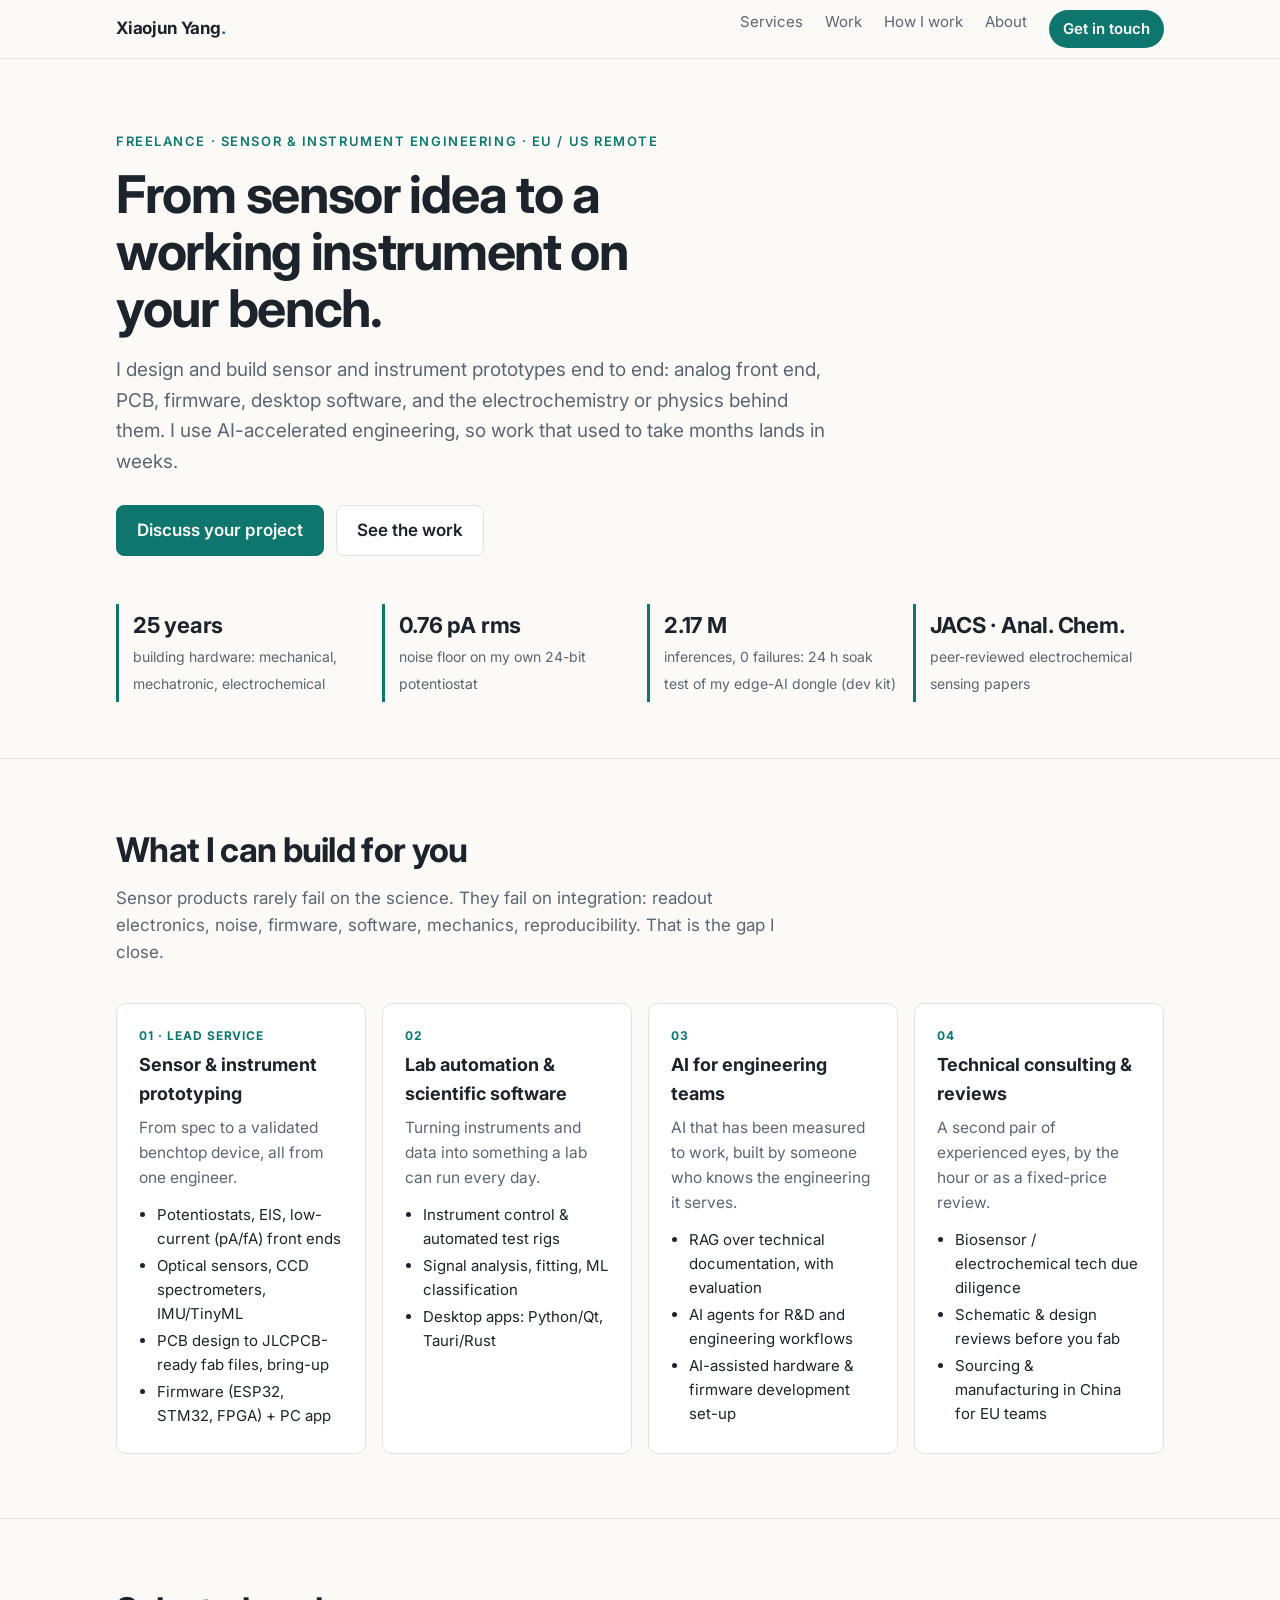
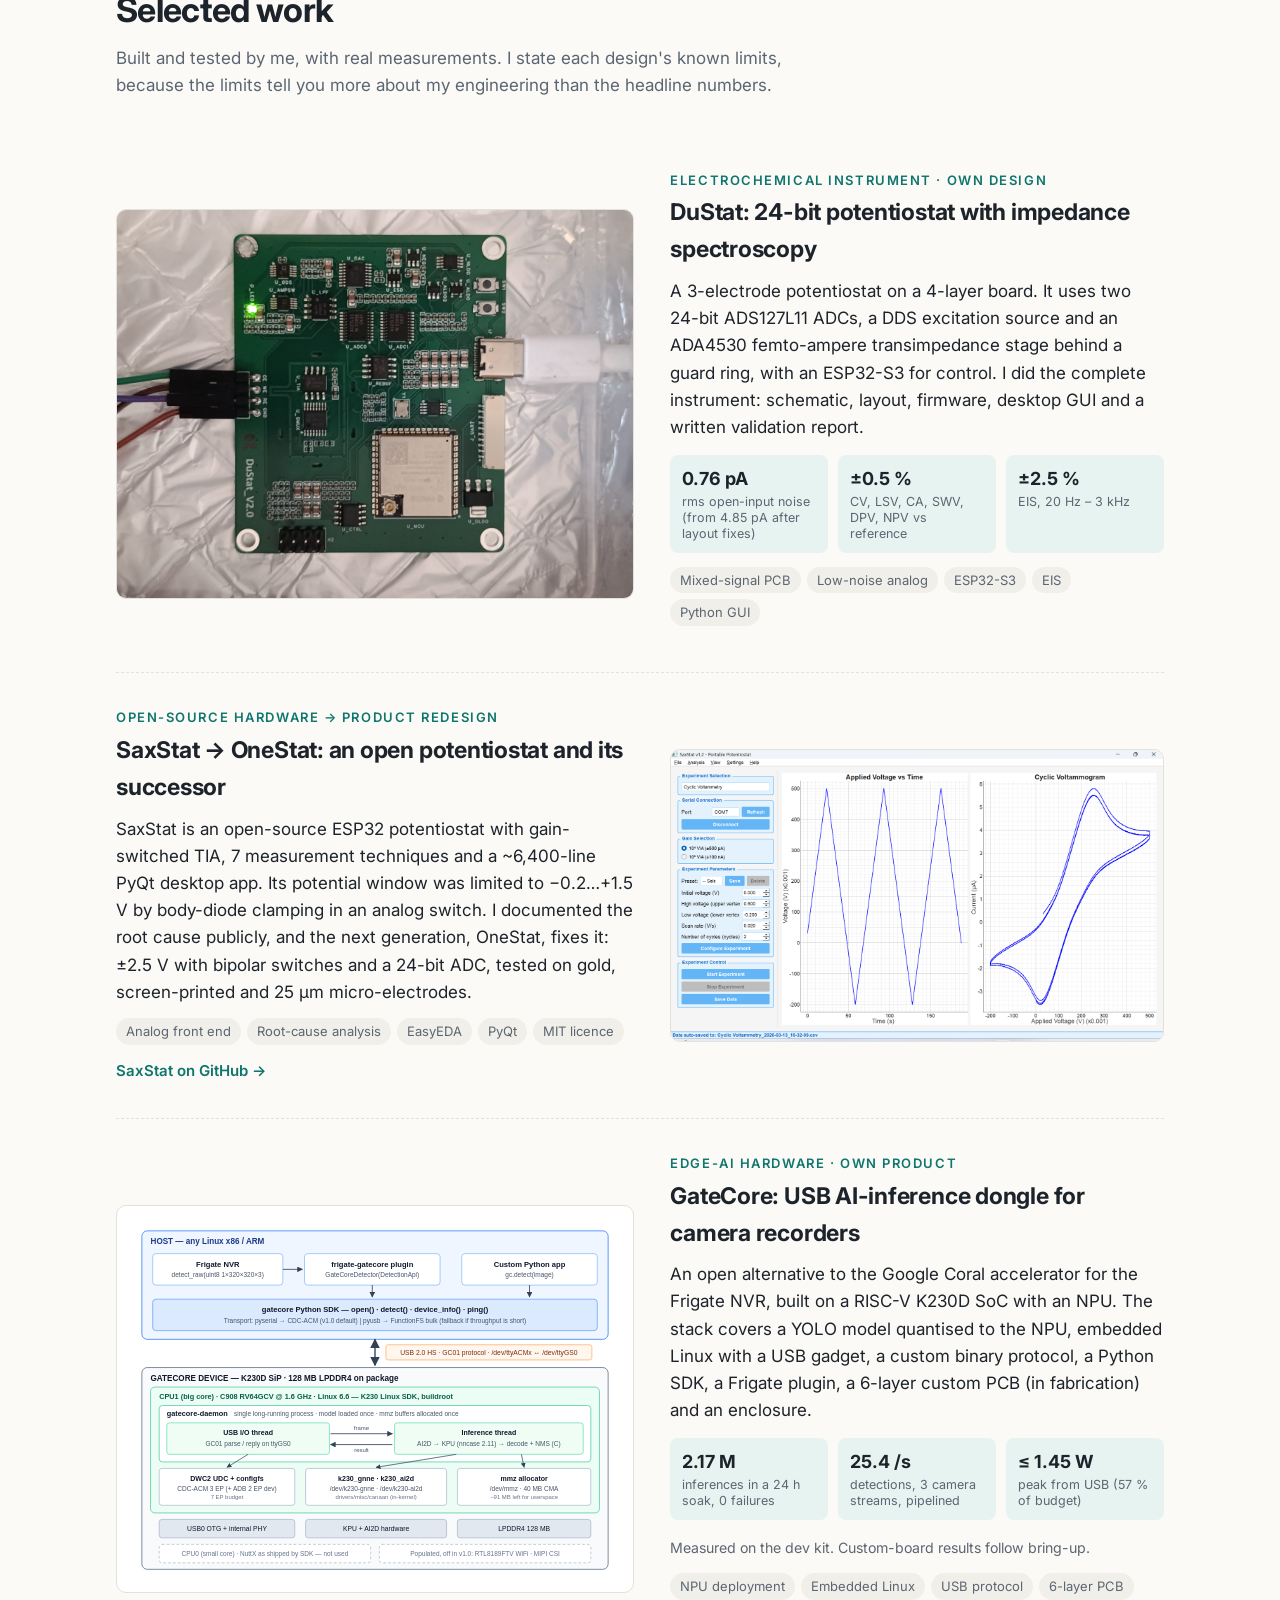
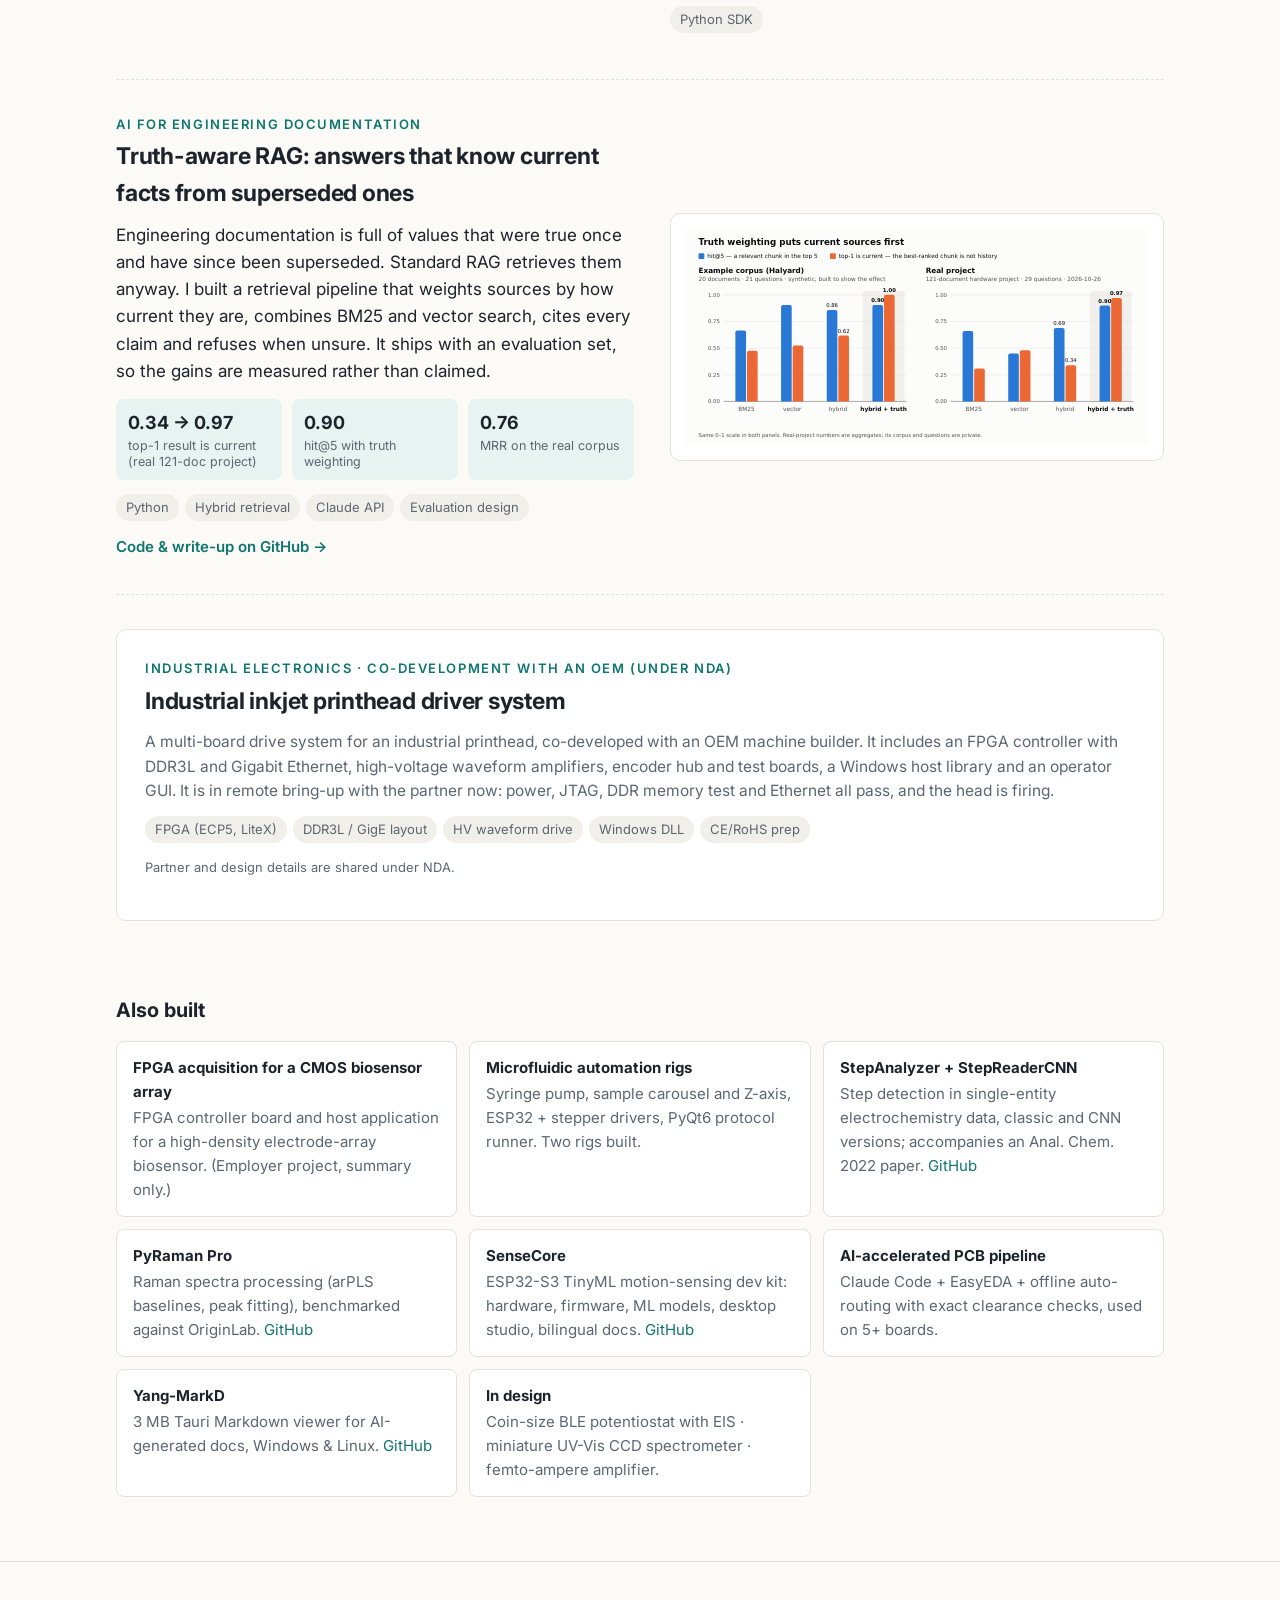
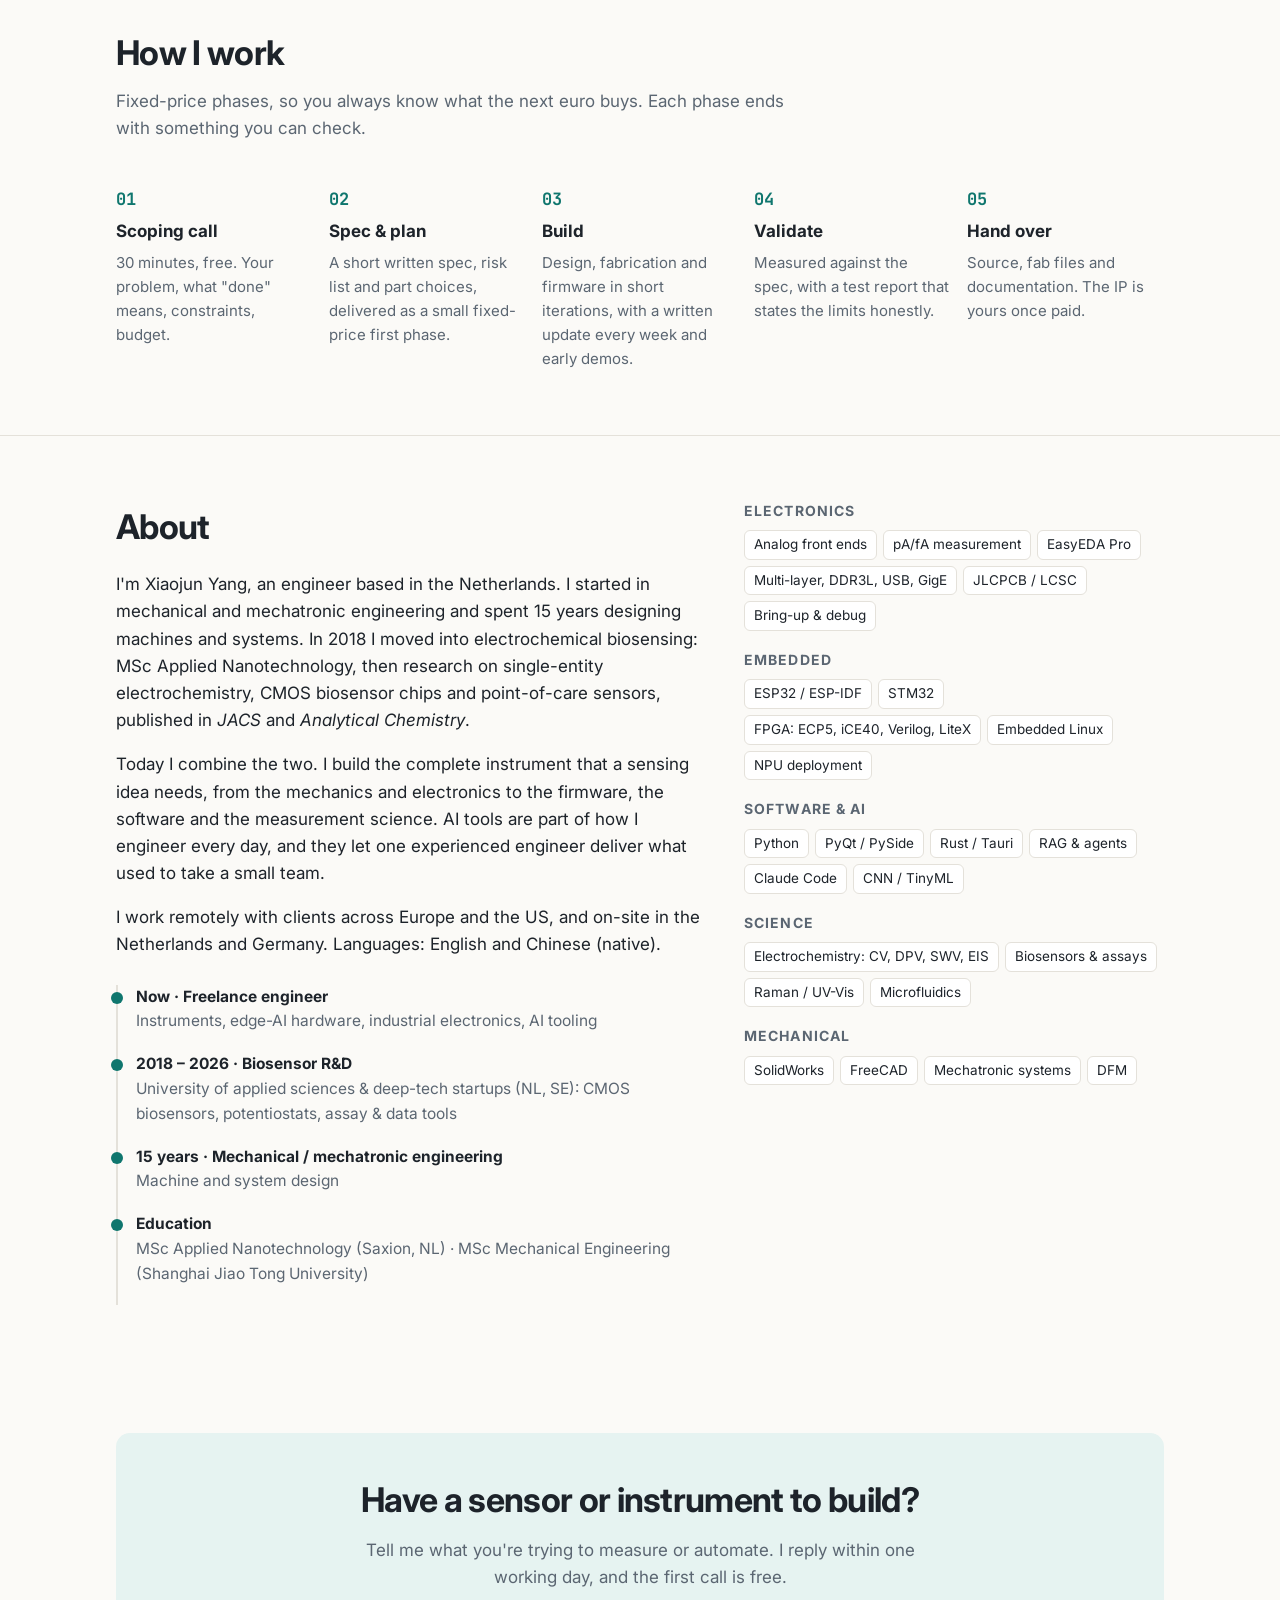
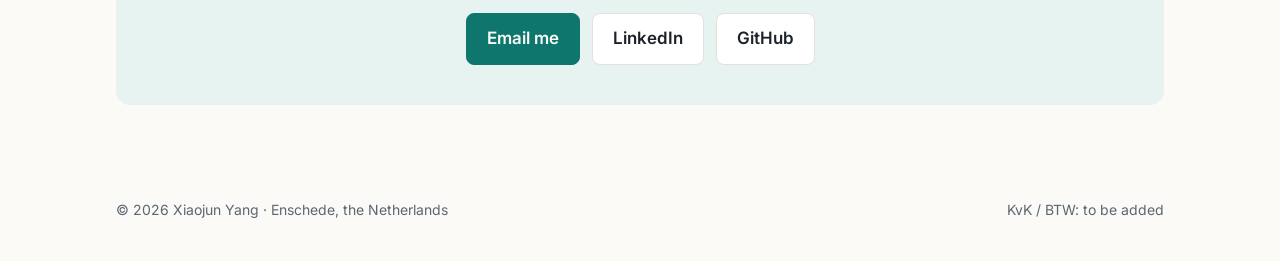
==== index.html @ 94527d5f "Portfolio site v1 Co-Authored-By: Claude Opus 5.5 <noreply@anthropic.com>" ====
<!doctype html>
<html lang="en">
<head>
<meta charset="utf-8">
<meta name="viewport" content="width=device-width, initial-scale=1">
<title>Xiaojun Yang — Sensor & Instrument Engineering</title>
<meta name="description" content="Freelance engineer: I build working sensor and instrument prototypes — electronics, firmware, software and the science behind them. Electrochemical & biosensor instruments, embedded/edge-AI hardware, lab software, AI for engineering teams.">
<meta property="og:title" content="Xiaojun Yang — Sensor & Instrument Engineering">
<meta property="og:description" content="Working sensor and instrument prototypes: PCB, firmware, software and the science behind them. AI-accelerated.">
<meta property="og:image" content="assets/img/dustat-board-3.jpg">
<link rel="preconnect" href="https://fonts.googleapis.com">
<link rel="preconnect" href="https://fonts.gstatic.com" crossorigin>
<link href="https://fonts.googleapis.com/css2?family=Inter:wght@400;600;700&family=JetBrains+Mono:wght@500;700&display=swap" rel="stylesheet">
<link rel="stylesheet" href="style.css">
<link rel="icon" href="data:image/svg+xml,<svg xmlns='http://www.w3.org/2000/svg' viewBox='0 0 32 32'><rect width='32' height='32' rx='7' fill='%230f766e'/><path d='M5 20h5l3-9 4 14 3-9h7' fill='none' stroke='white' stroke-width='2.4' stroke-linecap='round' stroke-linejoin='round'/></svg>">
</head>
<body>

<header class="nav">
  <div class="wrap">
    <a class="brand" href="#">Xiaojun Yang<span>.</span></a>
    <nav class="links">
      <a href="#services">Services</a>
      <a href="#work">Work</a>
      <a href="#process">How I work</a>
      <a href="#about">About</a>
      <a class="cta" href="#contact">Get in touch</a>
    </nav>
  </div>
</header>

<main>
<!-- HERO -->
<div class="hero">
  <div class="wrap">
    <div class="eyebrow">Freelance · Sensor & instrument engineering · EU / US remote</div>
    <h1>From sensor idea to a working instrument on your bench.</h1>
    <p class="lead">I design and build sensor and instrument prototypes end to end: analog front end, PCB, firmware, desktop software, and the electrochemistry or physics behind them. I use AI-accelerated engineering, so work that used to take months lands in weeks.</p>
    <div class="btns">
      <a class="btn primary" href="#contact">Discuss your project</a>
      <a class="btn" href="#work">See the work</a>
    </div>
    <div class="proof">
      <div><b>25 years</b><small>building hardware: mechanical, mechatronic, electrochemical</small></div>
      <div><b>0.76 pA rms</b><small>noise floor on my own 24-bit potentiostat</small></div>
      <div><b>2.17 M</b><small>inferences, 0 failures: 24 h soak test of my edge-AI dongle (dev kit)</small></div>
      <div><b>JACS · Anal. Chem.</b><small>peer-reviewed electrochemical sensing papers</small></div>
    </div>
  </div>
</div>

<!-- SERVICES -->
<section id="services">
  <div class="wrap">
    <h2>What I can build for you</h2>
    <p class="sub">Sensor products rarely fail on the science. They fail on integration: readout electronics, noise, firmware, software, mechanics, reproducibility. That is the gap I close.</p>
    <div class="grid4">
      <div class="card">
        <div class="tag">01 · LEAD SERVICE</div>
        <h3>Sensor & instrument prototyping</h3>
        <p>From spec to a validated benchtop device, all from one engineer.</p>
        <ul>
          <li>Potentiostats, EIS, low-current (pA/fA) front ends</li>
          <li>Optical sensors, CCD spectrometers, IMU/TinyML</li>
          <li>PCB design to JLCPCB-ready fab files, bring-up</li>
          <li>Firmware (ESP32, STM32, FPGA) + PC app</li>
        </ul>
      </div>
      <div class="card">
        <div class="tag">02</div>
        <h3>Lab automation & scientific software</h3>
        <p>Turning instruments and data into something a lab can run every day.</p>
        <ul>
          <li>Instrument control & automated test rigs</li>
          <li>Signal analysis, fitting, ML classification</li>
          <li>Desktop apps: Python/Qt, Tauri/Rust</li>
        </ul>
      </div>
      <div class="card">
        <div class="tag">03</div>
        <h3>AI for engineering teams</h3>
        <p>AI that has been measured to work, built by someone who knows the engineering it serves.</p>
        <ul>
          <li>RAG over technical documentation, with evaluation</li>
          <li>AI agents for R&D and engineering workflows</li>
          <li>AI-assisted hardware & firmware development set-up</li>
        </ul>
      </div>
      <div class="card">
        <div class="tag">04</div>
        <h3>Technical consulting & reviews</h3>
        <p>A second pair of experienced eyes, by the hour or as a fixed-price review.</p>
        <ul>
          <li>Biosensor / electrochemical tech due diligence</li>
          <li>Schematic & design reviews before you fab</li>
          <li>Sourcing & manufacturing in China for EU teams</li>
        </ul>
      </div>
    </div>
  </div>
</section>

<!-- WORK -->
<section id="work">
  <div class="wrap">
    <h2>Selected work</h2>
    <p class="sub">Built and tested by me, with real measurements. I state each design's known limits, because the limits tell you more about my engineering than the headline numbers.</p>

    <article class="case">
      <div class="media"><img src="assets/img/dustat-board-3.jpg" alt="DuStat V2.0 potentiostat PCB with ESP32-S3 module, two 24-bit ADCs and a guarded transimpedance stage" loading="lazy"></div>
      <div>
        <div class="eyebrow">Electrochemical instrument · own design</div>
        <h3>DuStat: 24-bit potentiostat with impedance spectroscopy</h3>
        <p>A 3-electrode potentiostat on a 4-layer board. It uses two 24-bit ADS127L11 ADCs, a DDS excitation source and an ADA4530 femto-ampere transimpedance stage behind a guard ring, with an ESP32-S3 for control. I did the complete instrument: schematic, layout, firmware, desktop GUI and a written validation report.</p>
        <div class="kpis">
          <div><b>0.76 pA</b><small>rms open-input noise (from 4.85 pA after layout fixes)</small></div>
          <div><b>±0.5 %</b><small>CV, LSV, CA, SWV, DPV, NPV vs reference</small></div>
          <div><b>±2.5 %</b><small>EIS, 20 Hz – 3 kHz</small></div>
        </div>
        <div class="chips"><span>Mixed-signal PCB</span><span>Low-noise analog</span><span>ESP32-S3</span><span>EIS</span><span>Python GUI</span></div>
      </div>
    </article>

    <article class="case flip">
      <div class="media"><img src="assets/img/saxstat-cv.png" alt="SaxStat desktop application showing a cyclic voltammogram of ferrocene" loading="lazy"></div>
      <div>
        <div class="eyebrow">Open-source hardware → product redesign</div>
        <h3>SaxStat → OneStat: an open potentiostat and its successor</h3>
        <p>SaxStat is an open-source ESP32 potentiostat with gain-switched TIA, 7 measurement techniques and a ~6,400-line PyQt desktop app. Its potential window was limited to −0.2…+1.5 V by body-diode clamping in an analog switch. I documented the root cause publicly, and the next generation, OneStat, fixes it: ±2.5 V with bipolar switches and a 24-bit ADC, tested on gold, screen-printed and 25 µm micro-electrodes.</p>
        <div class="chips"><span>Analog front end</span><span>Root-cause analysis</span><span>EasyEDA</span><span>PyQt</span><span>MIT licence</span></div>
        <a class="more" href="https://github.com/xiaojunyang0805/SaxStat">SaxStat on GitHub →</a>
      </div>
    </article>

    <article class="case">
      <div class="media pad"><img src="assets/img/gatecore-sys_01_overview.svg" alt="GateCore system overview: Frigate NVR host plugin, Python SDK, USB protocol and K230D device with NPU" loading="lazy"></div>
      <div>
        <div class="eyebrow">Edge-AI hardware · own product</div>
        <h3>GateCore: USB AI-inference dongle for camera recorders</h3>
        <p>An open alternative to the Google Coral accelerator for the Frigate NVR, built on a RISC-V K230D SoC with an NPU. The stack covers a YOLO model quantised to the NPU, embedded Linux with a USB gadget, a custom binary protocol, a Python SDK, a Frigate plugin, a 6-layer custom PCB (in fabrication) and an enclosure.</p>
        <div class="kpis">
          <div><b>2.17 M</b><small>inferences in a 24 h soak, 0 failures</small></div>
          <div><b>25.4 /s</b><small>detections, 3 camera streams, pipelined</small></div>
          <div><b>≤ 1.45 W</b><small>peak from USB (57 % of budget)</small></div>
        </div>
        <p><small style="color:var(--muted)">Measured on the dev kit. Custom-board results follow bring-up.</small></p>
        <div class="chips"><span>NPU deployment</span><span>Embedded Linux</span><span>USB protocol</span><span>6-layer PCB</span><span>Python SDK</span></div>
      </div>
    </article>

    <article class="case flip">
      <div class="media pad"><img src="assets/img/rag-ablation.svg" alt="Bar charts: truth-aware retrieval raises hit@5 and top-1-is-current on example and real corpora" loading="lazy"></div>
      <div>
        <div class="eyebrow">AI for engineering documentation</div>
        <h3>Truth-aware RAG: answers that know current facts from superseded ones</h3>
        <p>Engineering documentation is full of values that were true once and have since been superseded. Standard RAG retrieves them anyway. I built a retrieval pipeline that weights sources by how current they are, combines BM25 and vector search, cites every claim and refuses when unsure. It ships with an evaluation set, so the gains are measured rather than claimed.</p>
        <div class="kpis">
          <div><b>0.34 → 0.97</b><small>top-1 result is current (real 121-doc project)</small></div>
          <div><b>0.90</b><small>hit@5 with truth weighting</small></div>
          <div><b>0.76</b><small>MRR on the real corpus</small></div>
        </div>
        <div class="chips"><span>Python</span><span>Hybrid retrieval</span><span>Claude API</span><span>Evaluation design</span></div>
        <a class="more" href="https://github.com/xiaojunyang0805/RAG_demo_pub">Code & write-up on GitHub →</a>
      </div>
    </article>

    <article class="case" style="grid-template-columns:1fr">
      <div class="card" style="padding:28px">
        <div class="eyebrow">Industrial electronics · co-development with an OEM (under NDA)</div>
        <h3>Industrial inkjet printhead driver system</h3>
        <p>A multi-board drive system for an industrial printhead, co-developed with an OEM machine builder. It includes an FPGA controller with DDR3L and Gigabit Ethernet, high-voltage waveform amplifiers, encoder hub and test boards, a Windows host library and an operator GUI. It is in remote bring-up with the partner now: power, JTAG, DDR memory test and Ethernet all pass, and the head is firing.</p>
        <div class="chips"><span>FPGA (ECP5, LiteX)</span><span>DDR3L / GigE layout</span><span>HV waveform drive</span><span>Windows DLL</span><span>CE/RoHS prep</span></div>
        <p><small style="color:var(--muted)">Partner and design details are shared under NDA.</small></p>
      </div>
    </article>

    <h3 style="margin:40px 0 14px">Also built</h3>
    <div class="also">
      <div><b>FPGA acquisition for a CMOS biosensor array</b><span>FPGA controller board and host application for a high-density electrode-array biosensor. (Employer project, summary only.)</span></div>
      <div><b>Microfluidic automation rigs</b><span>Syringe pump, sample carousel and Z-axis, ESP32 + stepper drivers, PyQt6 protocol runner. Two rigs built.</span></div>
      <div><b>StepAnalyzer + StepReaderCNN</b><span>Step detection in single-entity electrochemistry data, classic and CNN versions; accompanies an Anal. Chem. 2022 paper. <a href="https://github.com/xiaojunyang0805/2024_StepAnalyzer">GitHub</a></span></div>
      <div><b>PyRaman Pro</b><span>Raman spectra processing (arPLS baselines, peak fitting), benchmarked against OriginLab. <a href="https://github.com/xiaojunyang0805/PyRaman_Pro">GitHub</a></span></div>
      <div><b>SenseCore</b><span>ESP32-S3 TinyML motion-sensing dev kit: hardware, firmware, ML models, desktop studio, bilingual docs. <a href="https://github.com/HardCore-Electronics/SenseCore">GitHub</a></span></div>
      <div><b>AI-accelerated PCB pipeline</b><span>Claude Code + EasyEDA + offline auto-routing with exact clearance checks, used on 5+ boards.</span></div>
      <div><b>Yang-MarkD</b><span>3 MB Tauri Markdown viewer for AI-generated docs, Windows & Linux. <a href="https://github.com/xiaojunyang0805/Yang-MarkD">GitHub</a></span></div>
      <div><b>In design</b><span>Coin-size BLE potentiostat with EIS · miniature UV-Vis CCD spectrometer · femto-ampere amplifier.</span></div>
    </div>
  </div>
</section>

<!-- PROCESS -->
<section id="process">
  <div class="wrap">
    <h2>How I work</h2>
    <p class="sub">Fixed-price phases, so you always know what the next euro buys. Each phase ends with something you can check.</p>
    <div class="steps">
      <div><h4>Scoping call</h4><p>30 minutes, free. Your problem, what "done" means, constraints, budget.</p></div>
      <div><h4>Spec & plan</h4><p>A short written spec, risk list and part choices, delivered as a small fixed-price first phase.</p></div>
      <div><h4>Build</h4><p>Design, fabrication and firmware in short iterations, with a written update every week and early demos.</p></div>
      <div><h4>Validate</h4><p>Measured against the spec, with a test report that states the limits honestly.</p></div>
      <div><h4>Hand over</h4><p>Source, fab files and documentation. The IP is yours once paid.</p></div>
    </div>
  </div>
</section>

<!-- ABOUT -->
<section id="about">
  <div class="wrap about">
    <div>
      <h2>About</h2>
      <p>I'm Xiaojun Yang, an engineer based in the Netherlands. I started in mechanical and mechatronic engineering and spent 15 years designing machines and systems. In 2018 I moved into electrochemical biosensing: MSc Applied Nanotechnology, then research on single-entity electrochemistry, CMOS biosensor chips and point-of-care sensors, published in <i>JACS</i> and <i>Analytical Chemistry</i>.</p>
      <p>Today I combine the two. I build the complete instrument that a sensing idea needs, from the mechanics and electronics to the firmware, the software and the measurement science. AI tools are part of how I engineer every day, and they let one experienced engineer deliver what used to take a small team.</p>
      <p>I work remotely with clients across Europe and the US, and on-site in the Netherlands and Germany. Languages: English and Chinese (native).</p>
      <ul class="timeline" style="margin-top:26px">
        <li><b>Now · Freelance engineer</b><span>Instruments, edge-AI hardware, industrial electronics, AI tooling</span></li>
        <li><b>2018 – 2026 · Biosensor R&D</b><span>University of applied sciences & deep-tech startups (NL, SE): CMOS biosensors, potentiostats, assay & data tools</span></li>
        <li><b>15 years · Mechanical / mechatronic engineering</b><span>Machine and system design</span></li>
        <li><b>Education</b><span>MSc Applied Nanotechnology (Saxion, NL) · MSc Mechanical Engineering (Shanghai Jiao Tong University)</span></li>
      </ul>
    </div>
    <div>
      <div class="stack-group"><h4>Electronics</h4><div class="stack"><span>Analog front ends</span><span>pA/fA measurement</span><span>EasyEDA Pro</span><span>Multi-layer, DDR3L, USB, GigE</span><span>JLCPCB / LCSC</span><span>Bring-up & debug</span></div></div>
      <div class="stack-group"><h4>Embedded</h4><div class="stack"><span>ESP32 / ESP-IDF</span><span>STM32</span><span>FPGA: ECP5, iCE40, Verilog, LiteX</span><span>Embedded Linux</span><span>NPU deployment</span></div></div>
      <div class="stack-group"><h4>Software & AI</h4><div class="stack"><span>Python</span><span>PyQt / PySide</span><span>Rust / Tauri</span><span>RAG & agents</span><span>Claude Code</span><span>CNN / TinyML</span></div></div>
      <div class="stack-group"><h4>Science</h4><div class="stack"><span>Electrochemistry: CV, DPV, SWV, EIS</span><span>Biosensors & assays</span><span>Raman / UV-Vis</span><span>Microfluidics</span></div></div>
      <div class="stack-group"><h4>Mechanical</h4><div class="stack"><span>SolidWorks</span><span>FreeCAD</span><span>Mechatronic systems</span><span>DFM</span></div></div>
    </div>
  </div>
</section>

<!-- CONTACT -->
<section id="contact" style="border-top:0">
  <div class="wrap">
    <div class="contact">
      <h2>Have a sensor or instrument to build?</h2>
      <p>Tell me what you're trying to measure or automate. I reply within one working day, and the first call is free.</p>
      <div class="btns">
        <a class="btn primary" href="mailto:xiaojunyang0805@gmail.com?subject=Project%20enquiry">Email me</a>
        <a class="btn" href="https://www.linkedin.com/in/xiaojun-yang-5066b0114">LinkedIn</a>
        <a class="btn" href="https://github.com/xiaojunyang0805">GitHub</a>
      </div>
    </div>
  </div>
</section>
</main>

<footer>
  <div class="wrap">
    <span>© 2026 Xiaojun Yang · Enschede, the Netherlands</span>
    <span>KvK / BTW: to be added</span>
  </div>
</footer>
</body>
</html>
---- style.css ----
:root {
  --bg: #fbfaf7;
  --surface: #ffffff;
  --ink: #1d232a;
  --muted: #5b6672;
  --line: #e4e1da;
  --accent: #0f766e;
  --accent-soft: #e6f3f1;
  --chip: #f1efe9;
  --max: 1080px;
  --radius: 10px;
}
@media (prefers-color-scheme: dark) {
  :root:not([data-theme="light"]) {
    --bg: #12161a; --surface: #1a2026; --ink: #e8ecef; --muted: #a2adb8;
    --line: #2a323a; --accent: #4fd1c0; --accent-soft: #15302d; --chip: #222a31;
  }
}
:root[data-theme="dark"] {
  --bg: #12161a; --surface: #1a2026; --ink: #e8ecef; --muted: #a2adb8;
  --line: #2a323a; --accent: #4fd1c0; --accent-soft: #15302d; --chip: #222a31;
}

* { box-sizing: border-box; }
html { scroll-behavior: smooth; }
body {
  margin: 0; background: var(--bg); color: var(--ink);
  font: 17px/1.6 "Inter", system-ui, -apple-system, "Segoe UI", sans-serif;
  -webkit-font-smoothing: antialiased;
}
a { color: var(--accent); text-decoration: none; }
a:hover { text-decoration: underline; }
img { max-width: 100%; display: block; }
.wrap { max-width: var(--max); margin: 0 auto; padding: 0 16px; }
.mono { font-family: "JetBrains Mono", ui-monospace, Consolas, monospace; }

/* nav */
header.nav { position: sticky; top: 0; z-index: 10; background: color-mix(in srgb, var(--bg) 92%, transparent);
  backdrop-filter: blur(8px); border-bottom: 1px solid var(--line); }
header.nav .wrap { display: flex; align-items: center; justify-content: space-between; height: 58px; gap: 16px; }
.brand { font-weight: 700; color: var(--ink); letter-spacing: -0.01em; }
.brand span { color: var(--accent); }
nav.links { display: flex; gap: 22px; font-size: 15px; }
nav.links a { color: var(--muted); }
nav.links a:hover { color: var(--ink); text-decoration: none; }
@media (max-width: 720px) { nav.links a:not(.cta) { display: none; } }
.cta { background: var(--accent); color: var(--bg) !important; padding: 7px 14px; border-radius: 999px; font-weight: 600; }

/* hero */
.hero { padding: 72px 0 56px; }
.eyebrow { font-size: 13px; letter-spacing: .12em; text-transform: uppercase; color: var(--accent); font-weight: 600; }
.hero h1 { font-size: clamp(32px, 5vw, 52px); line-height: 1.1; letter-spacing: -0.025em; margin: 14px 0 18px; max-width: 18ch; }
.hero p.lead { font-size: 19px; color: var(--muted); max-width: 60ch; margin: 0 0 28px; }
.btns { display: flex; gap: 12px; flex-wrap: wrap; }
.btn { display: inline-block; padding: 11px 20px; border-radius: 8px; font-weight: 600; border: 1px solid var(--line); color: var(--ink); background: var(--surface); }
.btn.primary { background: var(--accent); color: var(--bg); border-color: var(--accent); }
.btn:hover { text-decoration: none; filter: brightness(1.05); }
.proof { display: grid;  grid-template-columns: repeat(auto-fit, minmax(min(200px, 100%), 1fr)); gap: 14px; margin-top: 48px; }
.proof div { border-left: 3px solid var(--accent); padding: 4px 0 4px 14px; }
.proof b { display: block; font-size: 22px; letter-spacing: -0.01em; }
.proof small { color: var(--muted); font-size: 14px; }

/* sections */
section { padding: 64px 0; border-top: 1px solid var(--line); }
h2 { font-size: clamp(26px, 3.4vw, 34px); letter-spacing: -0.02em; margin: 0 0 8px; }
.sub { color: var(--muted); margin: 0 0 36px; max-width: 62ch; }

/* services */
.grid4 { display: grid; grid-template-columns: repeat(auto-fit, minmax(min(240px, 100%), 1fr)); gap: 16px; }
.card { background: var(--surface); border: 1px solid var(--line); border-radius: var(--radius); padding: 22px; }
.card h3 { margin: 6px 0 8px; font-size: 18px; }
.card p { margin: 0 0 12px; color: var(--muted); font-size: 15.5px; }
.card .tag { font-size: 12px; font-weight: 700; color: var(--accent); letter-spacing: .08em; }
.card ul { margin: 0; padding-left: 18px; font-size: 15px; }
.card li { margin: 3px 0; }

/* case studies */
.case { display: grid; grid-template-columns: 1.05fr 1fr; gap: 36px; align-items: center; padding: 34px 0; border-bottom: 1px dashed var(--line); }
.case:last-of-type { border-bottom: 0; }
.case.flip .media { order: 2; }
@media (max-width: 820px) { .case { grid-template-columns: 1fr; gap: 20px; } .case.flip .media { order: 0; } }
.media { background: var(--surface); border: 1px solid var(--line); border-radius: var(--radius); overflow: hidden; }
.media.pad { padding: 14px; background: #fff; }
.media img { width: 100%; height: auto; }
.case h3 { font-size: 23px; margin: 4px 0 10px; letter-spacing: -0.01em; }
.case p { margin: 0 0 12px; }
.chips { display: flex; flex-wrap: wrap; gap: 6px; margin: 12px 0; }
.chips span { background: var(--chip); border-radius: 999px; padding: 3px 10px; font-size: 13px; color: var(--muted); }
.kpis { display: grid; grid-template-columns: repeat(3, 1fr); gap: 10px; margin: 14px 0; }
.kpis div { background: var(--accent-soft); border-radius: 8px; padding: 10px 12px; }
.kpis b { display: block; font-size: 18px; }
.kpis small { font-size: 12.5px; color: var(--muted); line-height: 1.3; display: block; }
@media (max-width: 480px) { .kpis { grid-template-columns: 1fr 1fr; } }
.more { font-size: 15px; font-weight: 600; }

/* also built */
.also { display: grid; grid-template-columns: repeat(auto-fit, minmax(min(300px, 100%), 1fr)); gap: 12px; }
.also div { padding: 14px 16px; background: var(--surface); border: 1px solid var(--line); border-radius: 8px; font-size: 15px; }
.also b { display: block; margin-bottom: 2px; }
.also span { color: var(--muted); }

/* process */
.steps { display: grid; grid-template-columns: repeat(auto-fit, minmax(min(190px, 100%), 1fr)); gap: 16px; counter-reset: s; }
.steps div { counter-increment: s; padding-top: 8px; }
.steps div::before { content: counter(s, decimal-leading-zero); font-family: "JetBrains Mono", monospace; color: var(--accent); font-weight: 700; }
.steps h4 { margin: 4px 0 6px; }
.steps p { margin: 0; color: var(--muted); font-size: 15px; }

/* about */
.about { display: grid; grid-template-columns: 1.4fr 1fr; gap: 40px; }
@media (max-width: 820px) { .about { grid-template-columns: 1fr; } }
.timeline { list-style: none; padding: 0; margin: 0; border-left: 2px solid var(--line); }
.timeline li { padding: 0 0 18px 18px; position: relative; font-size: 15.5px; }
.timeline li::before { content: ""; position: absolute; left: -7px; top: 7px; width: 12px; height: 12px; border-radius: 50%; background: var(--accent); }
.timeline b { display: block; }
.timeline span { color: var(--muted); }
.stack { display: flex; flex-wrap: wrap; gap: 6px; }
.stack span { font-size: 13.5px; border: 1px solid var(--line); border-radius: 6px; padding: 3px 9px; background: var(--surface); }
.stack-group { margin-bottom: 18px; }
.stack-group h4 { margin: 0 0 8px; font-size: 14px; color: var(--muted); text-transform: uppercase; letter-spacing: .08em; }

/* contact */
.contact { background: var(--accent-soft); border-radius: 14px; padding: 40px; text-align: center; }
.contact h2 { margin-bottom: 10px; }
.contact p { color: var(--muted); max-width: 56ch; margin: 0 auto 22px; }
.contact .btns { justify-content: center; }
footer { padding: 30px 0 40px; color: var(--muted); font-size: 14px; }
footer .wrap { display: flex; justify-content: space-between; flex-wrap: wrap; gap: 10px; }
@media (max-width: 520px) { .proof { grid-template-columns: 1fr 1fr; } .proof b { font-size: 18px; } .contact { padding: 28px 18px; } }
html, body { overflow-x: hidden; }
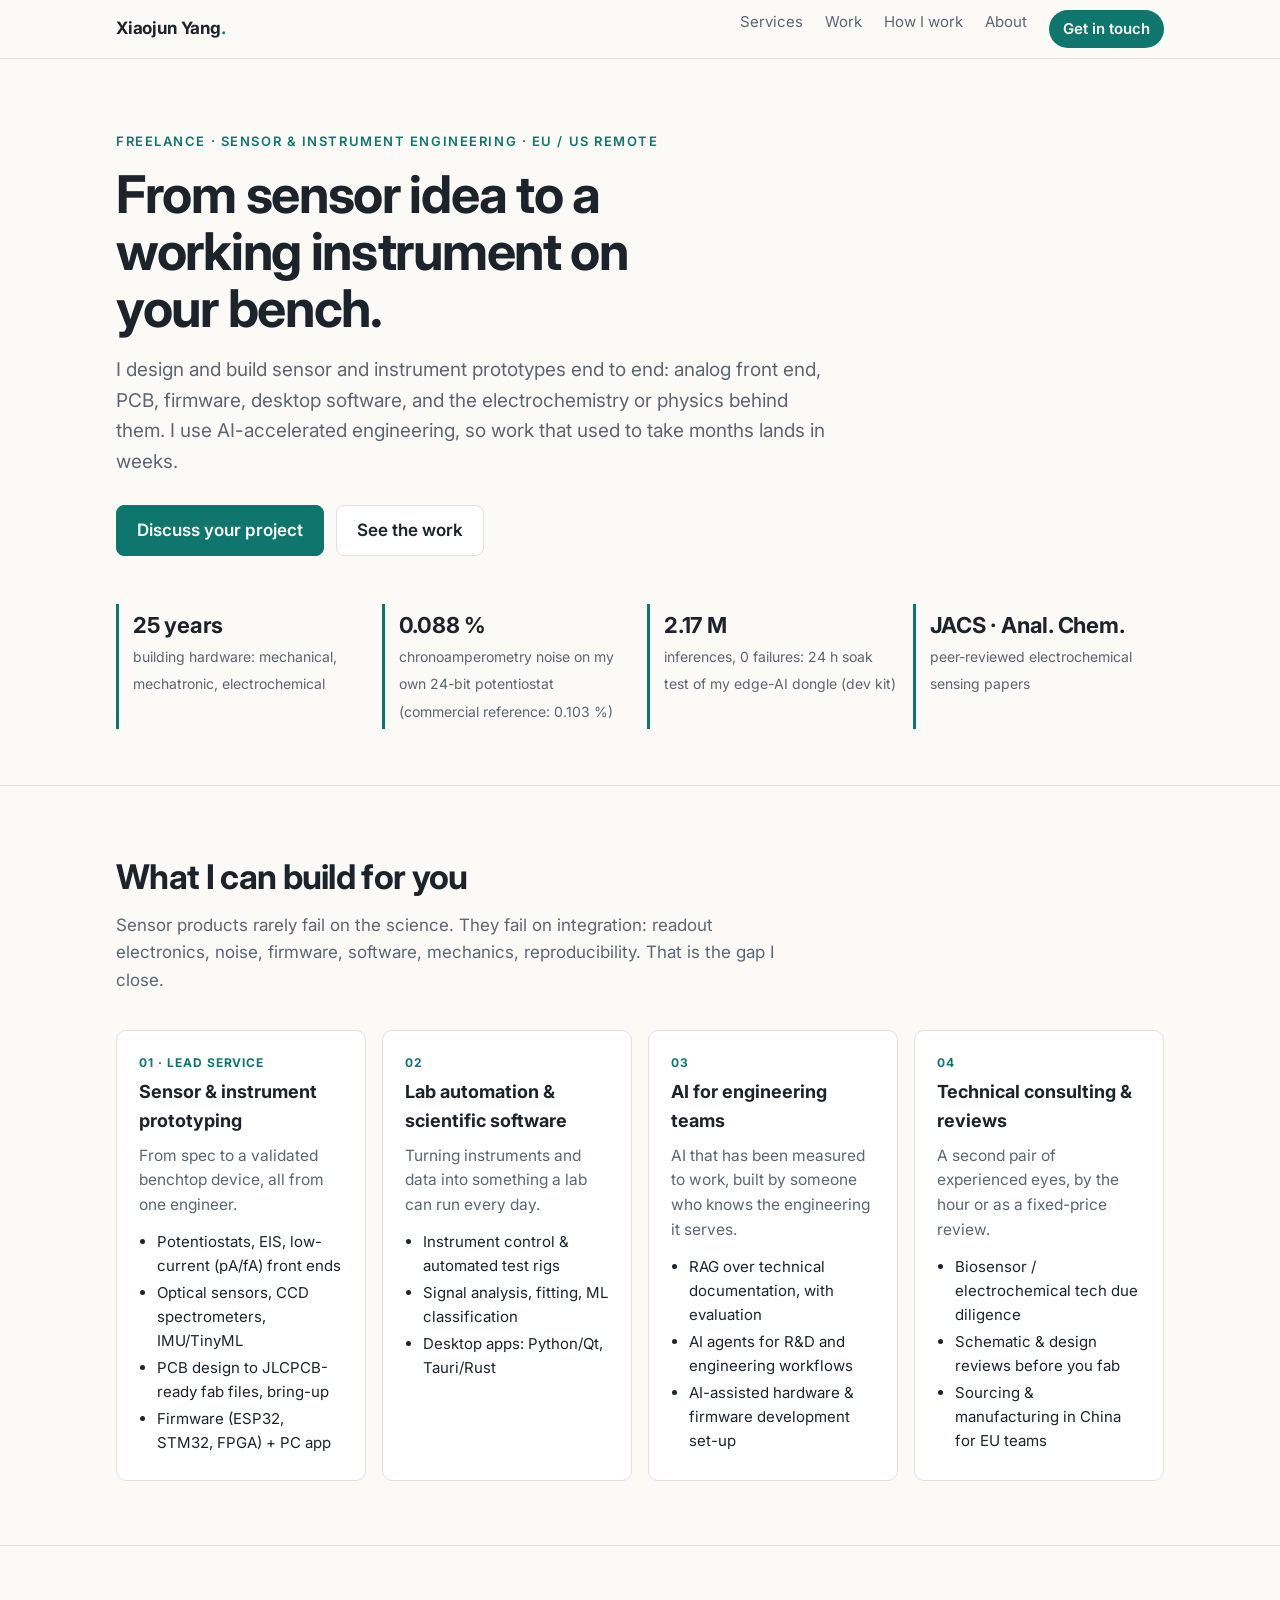
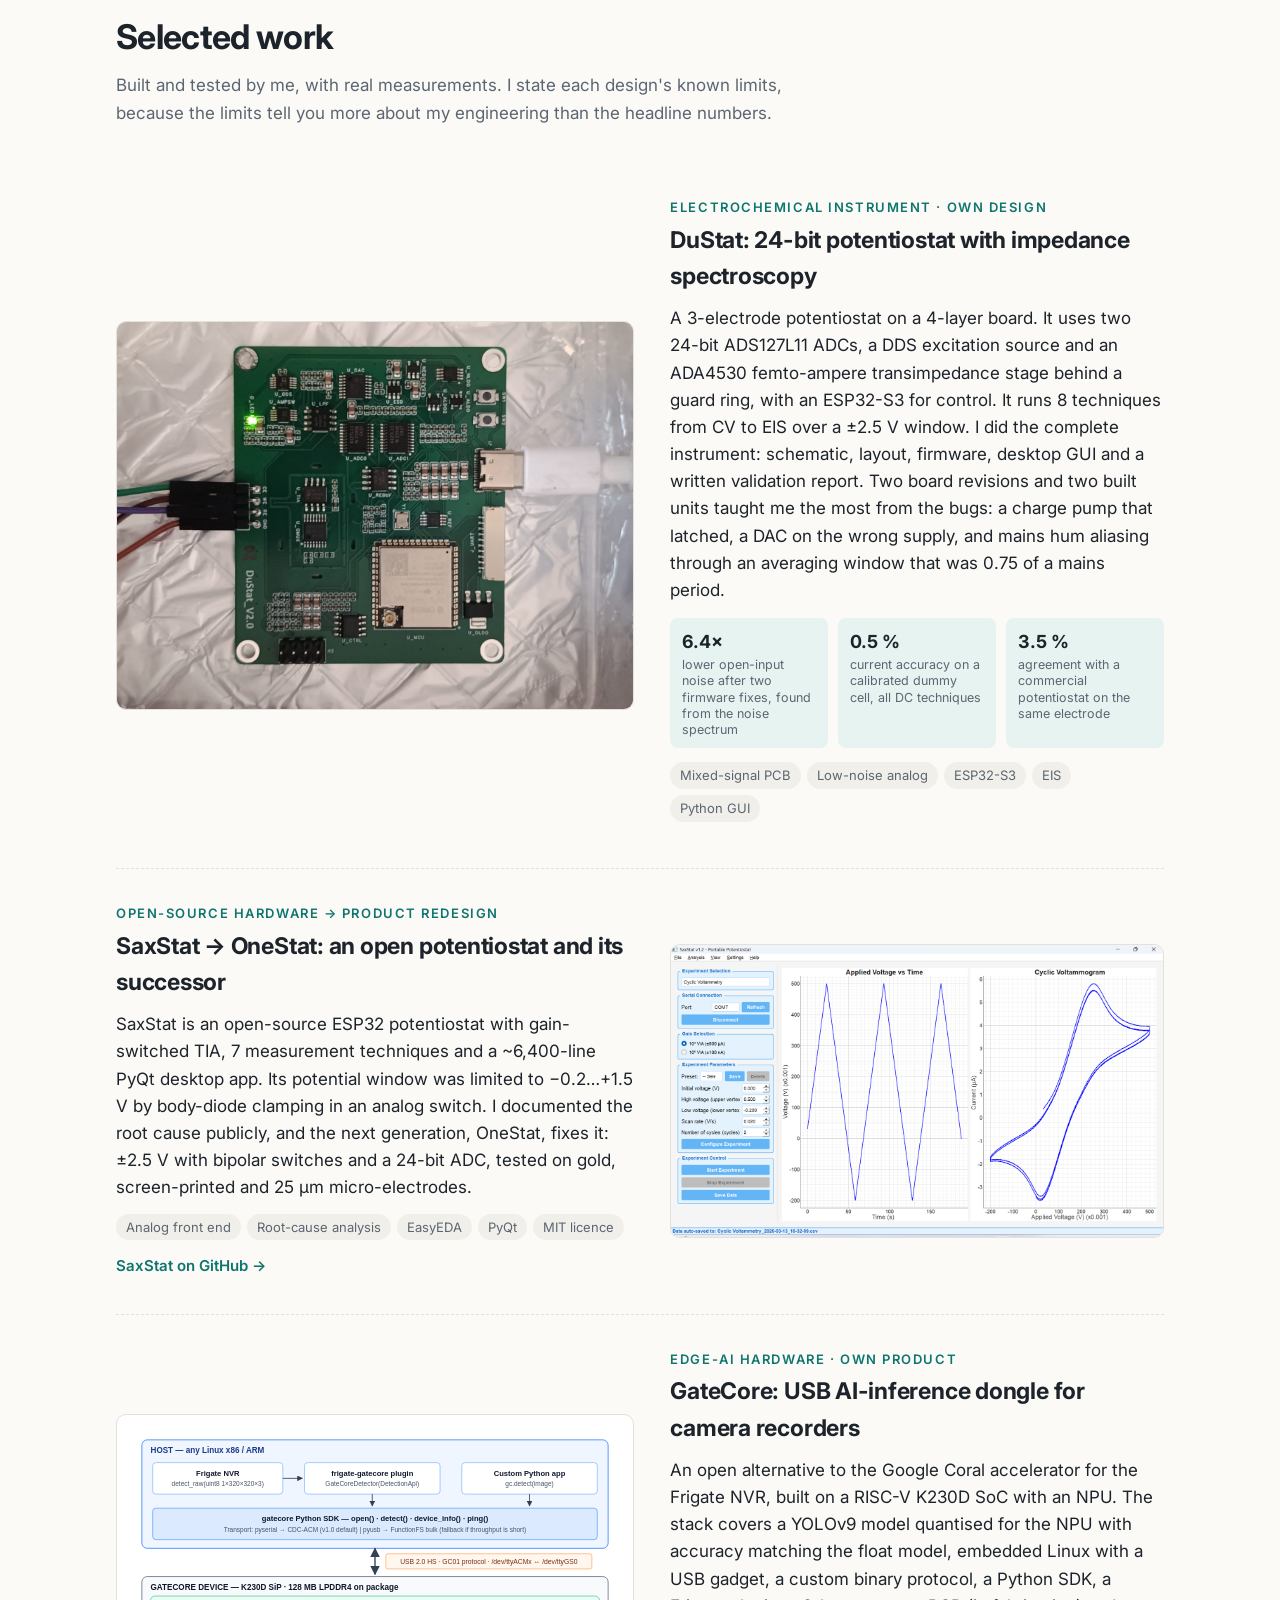
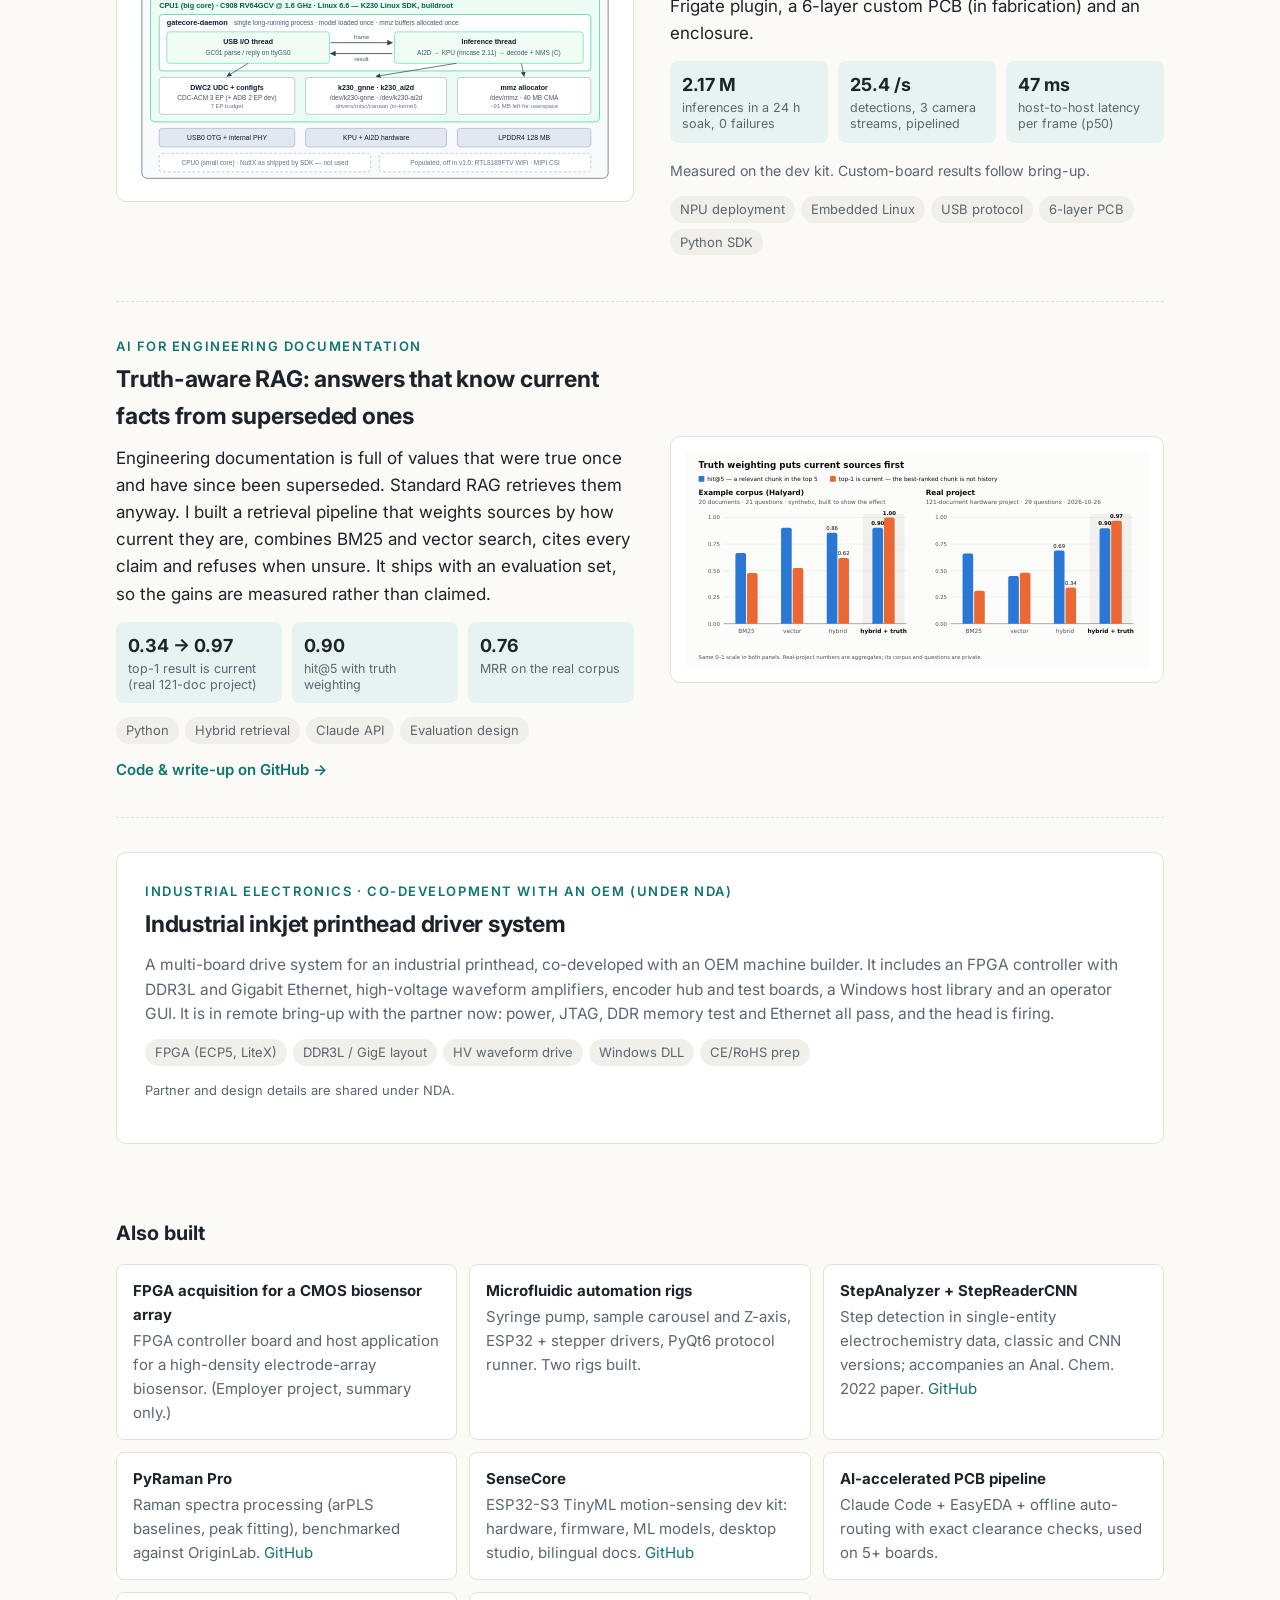
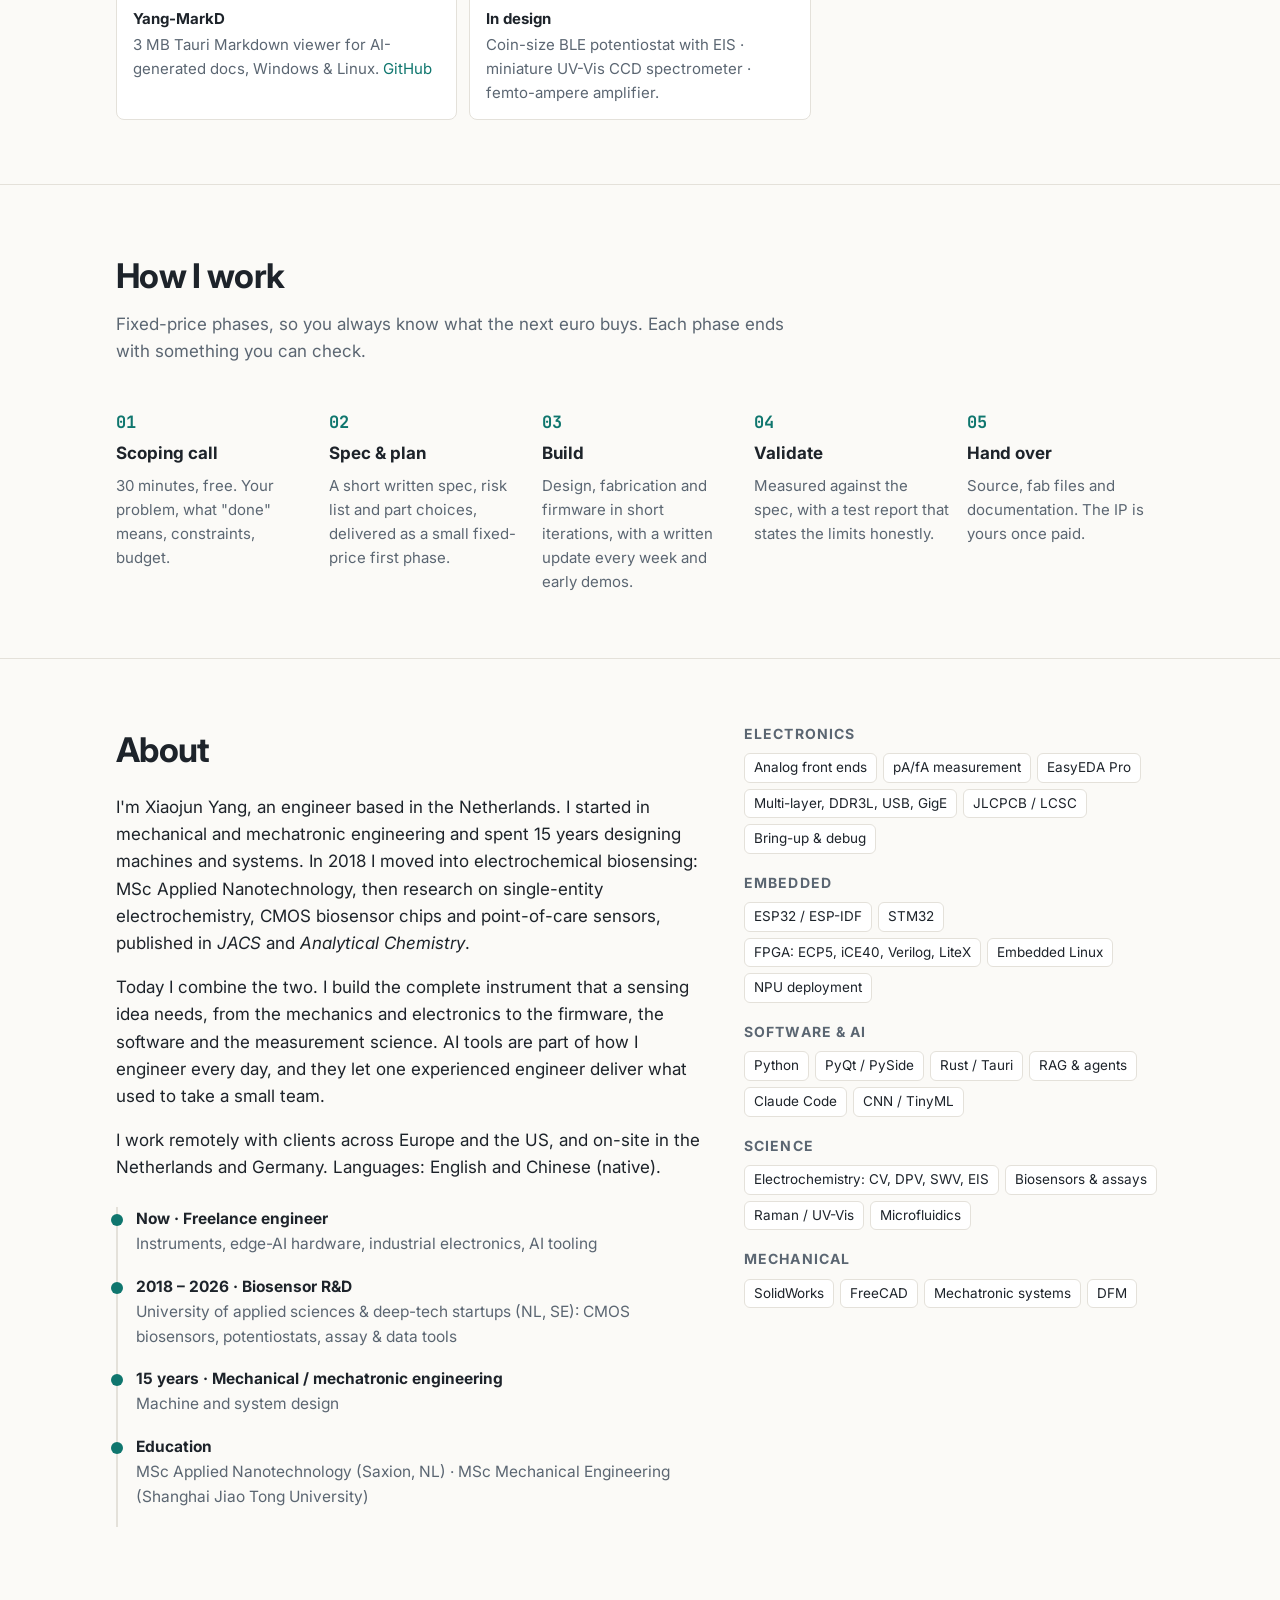
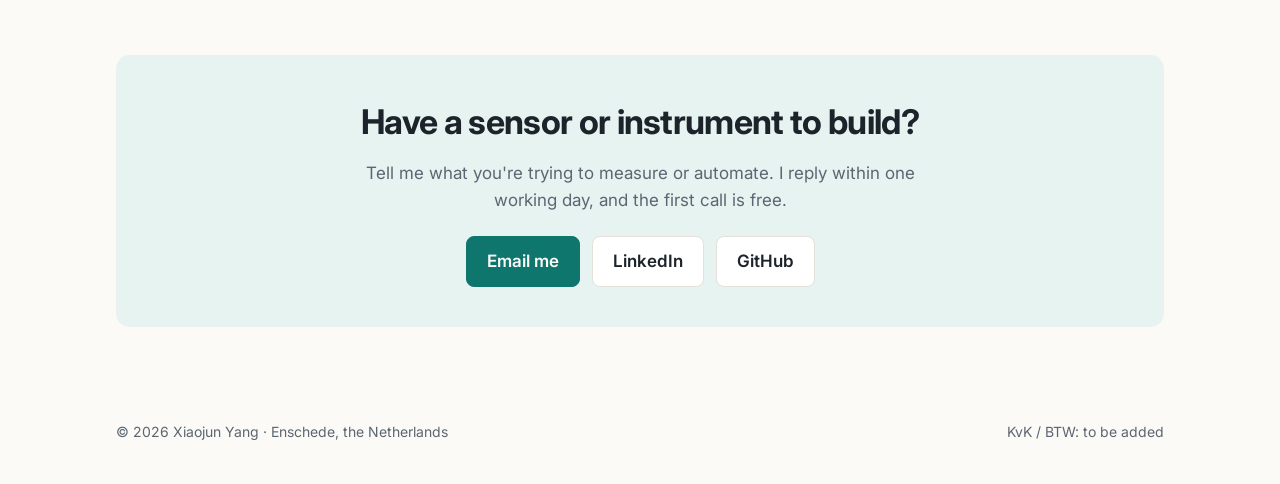
==== commit 1f08762f: "Align DuStat, GateCore and RAG claims with test evidence Co-Authored-By: Claude Opus 5.5 <noreply@an" ====
--- a/index.html
+++ b/index.html
@@ -42,7 +42,7 @@
     </div>
     <div class="proof">
       <div><b>25 years</b><small>building hardware: mechanical, mechatronic, electrochemical</small></div>
-      <div><b>0.76 pA rms</b><small>noise floor on my own 24-bit potentiostat</small></div>
+      <div><b>0.088 %</b><small>chronoamperometry noise on my own 24-bit potentiostat (commercial reference: 0.103 %)</small></div>
       <div><b>2.17 M</b><small>inferences, 0 failures: 24 h soak test of my edge-AI dongle (dev kit)</small></div>
       <div><b>JACS · Anal. Chem.</b><small>peer-reviewed electrochemical sensing papers</small></div>
     </div>
@@ -111,11 +111,11 @@
       <div>
         <div class="eyebrow">Electrochemical instrument · own design</div>
         <h3>DuStat: 24-bit potentiostat with impedance spectroscopy</h3>
-        <p>A 3-electrode potentiostat on a 4-layer board. It uses two 24-bit ADS127L11 ADCs, a DDS excitation source and an ADA4530 femto-ampere transimpedance stage behind a guard ring, with an ESP32-S3 for control. I did the complete instrument: schematic, layout, firmware, desktop GUI and a written validation report.</p>
+        <p>A 3-electrode potentiostat on a 4-layer board. It uses two 24-bit ADS127L11 ADCs, a DDS excitation source and an ADA4530 femto-ampere transimpedance stage behind a guard ring, with an ESP32-S3 for control. It runs 8 techniques from CV to EIS over a ±2.5 V window. I did the complete instrument: schematic, layout, firmware, desktop GUI and a written validation report. Two board revisions and two built units taught me the most from the bugs: a charge pump that latched, a DAC on the wrong supply, and mains hum aliasing through an averaging window that was 0.75 of a mains period.</p>
         <div class="kpis">
-          <div><b>0.76 pA</b><small>rms open-input noise (from 4.85 pA after layout fixes)</small></div>
-          <div><b>±0.5 %</b><small>CV, LSV, CA, SWV, DPV, NPV vs reference</small></div>
-          <div><b>±2.5 %</b><small>EIS, 20 Hz – 3 kHz</small></div>
+          <div><b>6.4×</b><small>lower open-input noise after two firmware fixes, found from the noise spectrum</small></div>
+          <div><b>0.5 %</b><small>current accuracy on a calibrated dummy cell, all DC techniques</small></div>
+          <div><b>3.5 %</b><small>agreement with a commercial potentiostat on the same electrode</small></div>
         </div>
         <div class="chips"><span>Mixed-signal PCB</span><span>Low-noise analog</span><span>ESP32-S3</span><span>EIS</span><span>Python GUI</span></div>
       </div>
@@ -137,11 +137,11 @@
       <div>
         <div class="eyebrow">Edge-AI hardware · own product</div>
         <h3>GateCore: USB AI-inference dongle for camera recorders</h3>
-        <p>An open alternative to the Google Coral accelerator for the Frigate NVR, built on a RISC-V K230D SoC with an NPU. The stack covers a YOLO model quantised to the NPU, embedded Linux with a USB gadget, a custom binary protocol, a Python SDK, a Frigate plugin, a 6-layer custom PCB (in fabrication) and an enclosure.</p>
+        <p>An open alternative to the Google Coral accelerator for the Frigate NVR, built on a RISC-V K230D SoC with an NPU. The stack covers a YOLOv9 model quantised for the NPU with accuracy matching the float model, embedded Linux with a USB gadget, a custom binary protocol, a Python SDK, a Frigate plugin, a 6-layer custom PCB (in fabrication) and an enclosure.</p>
         <div class="kpis">
           <div><b>2.17 M</b><small>inferences in a 24 h soak, 0 failures</small></div>
           <div><b>25.4 /s</b><small>detections, 3 camera streams, pipelined</small></div>
-          <div><b>≤ 1.45 W</b><small>peak from USB (57 % of budget)</small></div>
+          <div><b>47 ms</b><small>host-to-host latency per frame (p50)</small></div>
         </div>
         <p><small style="color:var(--muted)">Measured on the dev kit. Custom-board results follow bring-up.</small></p>
         <div class="chips"><span>NPU deployment</span><span>Embedded Linux</span><span>USB protocol</span><span>6-layer PCB</span><span>Python SDK</span></div>
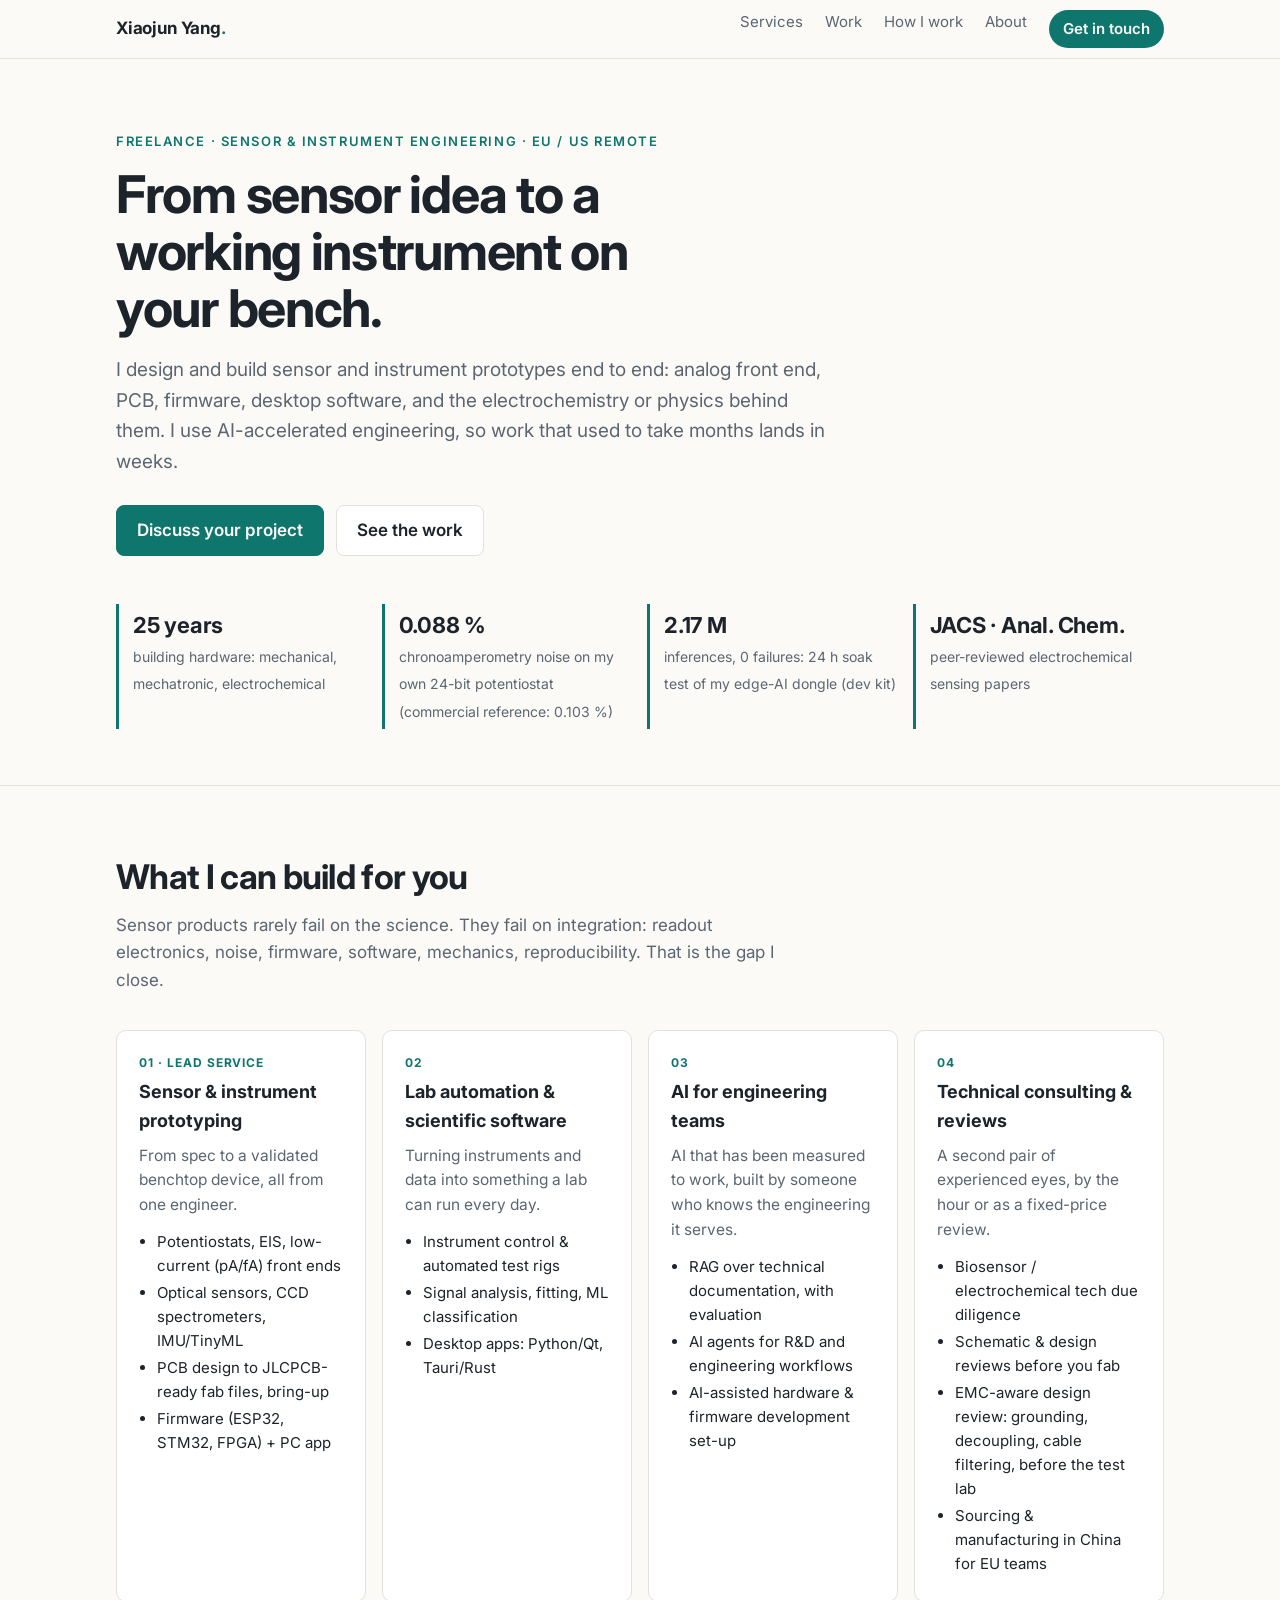
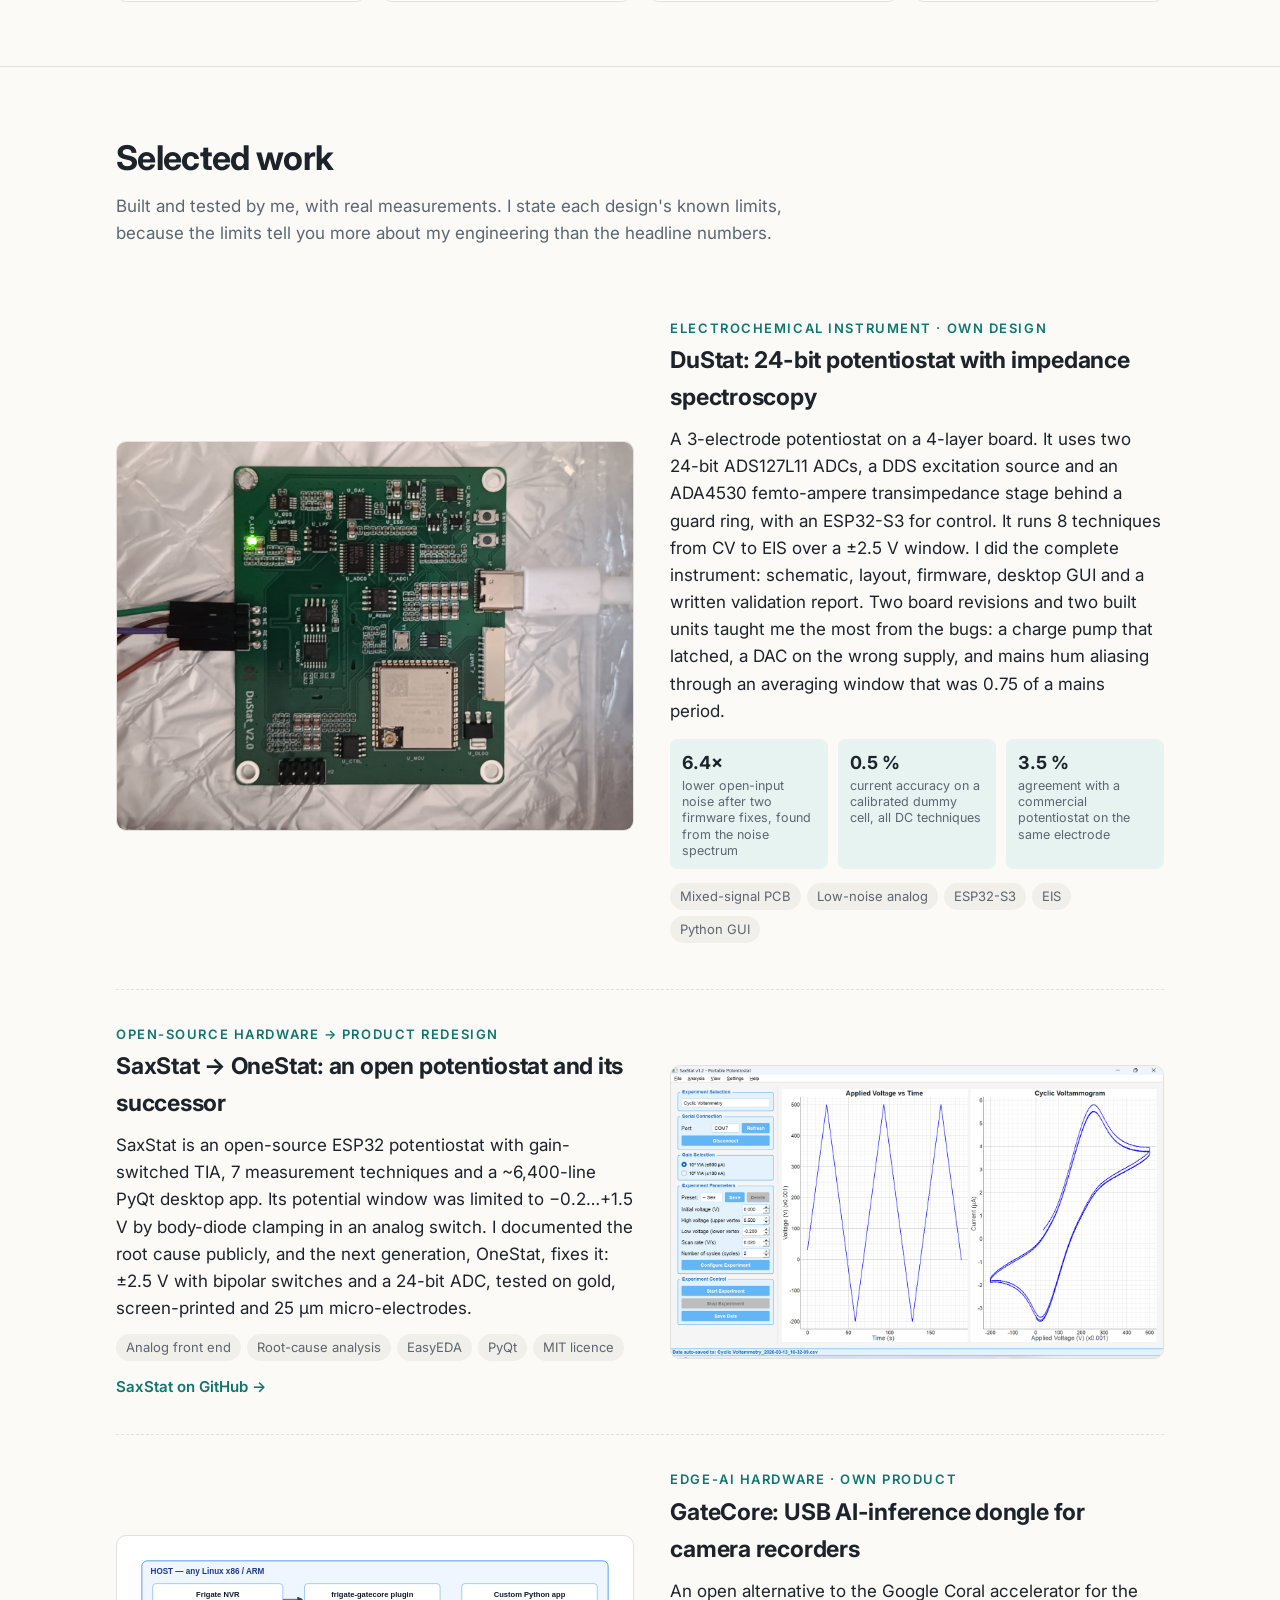
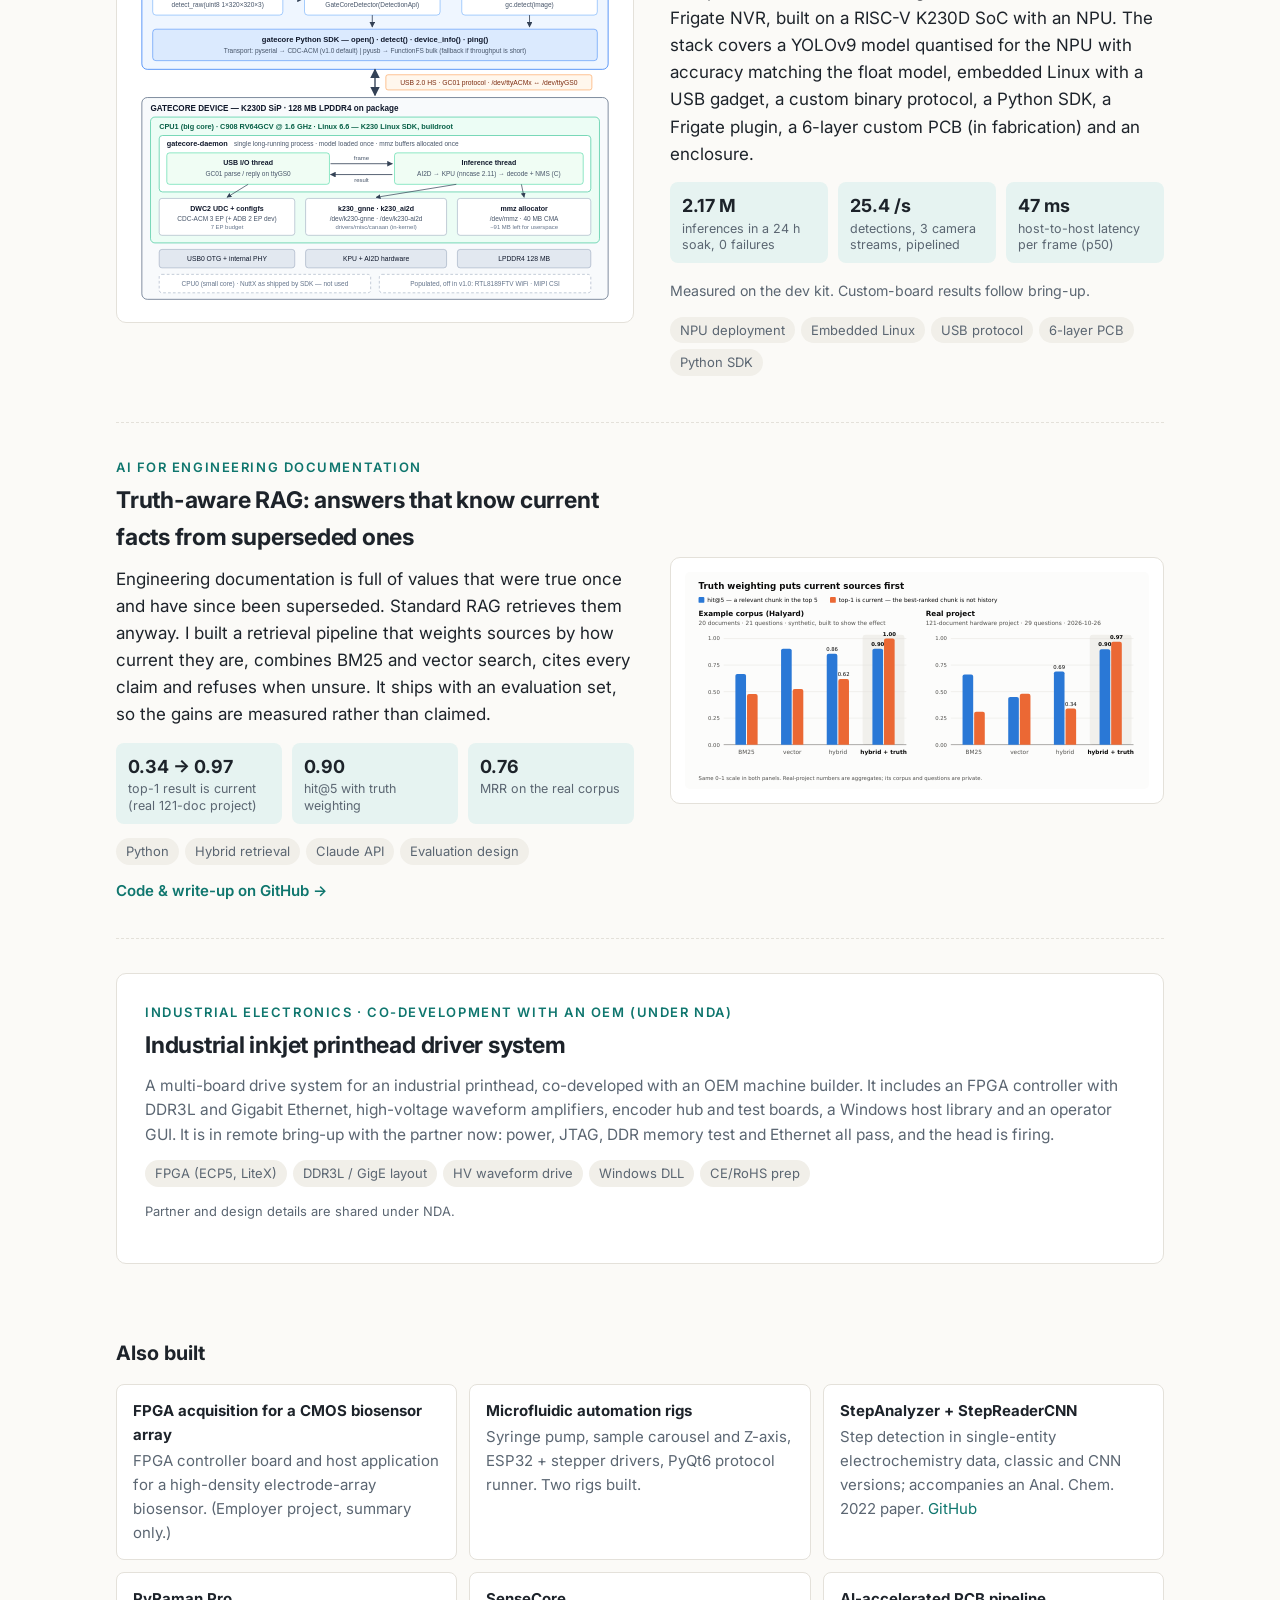
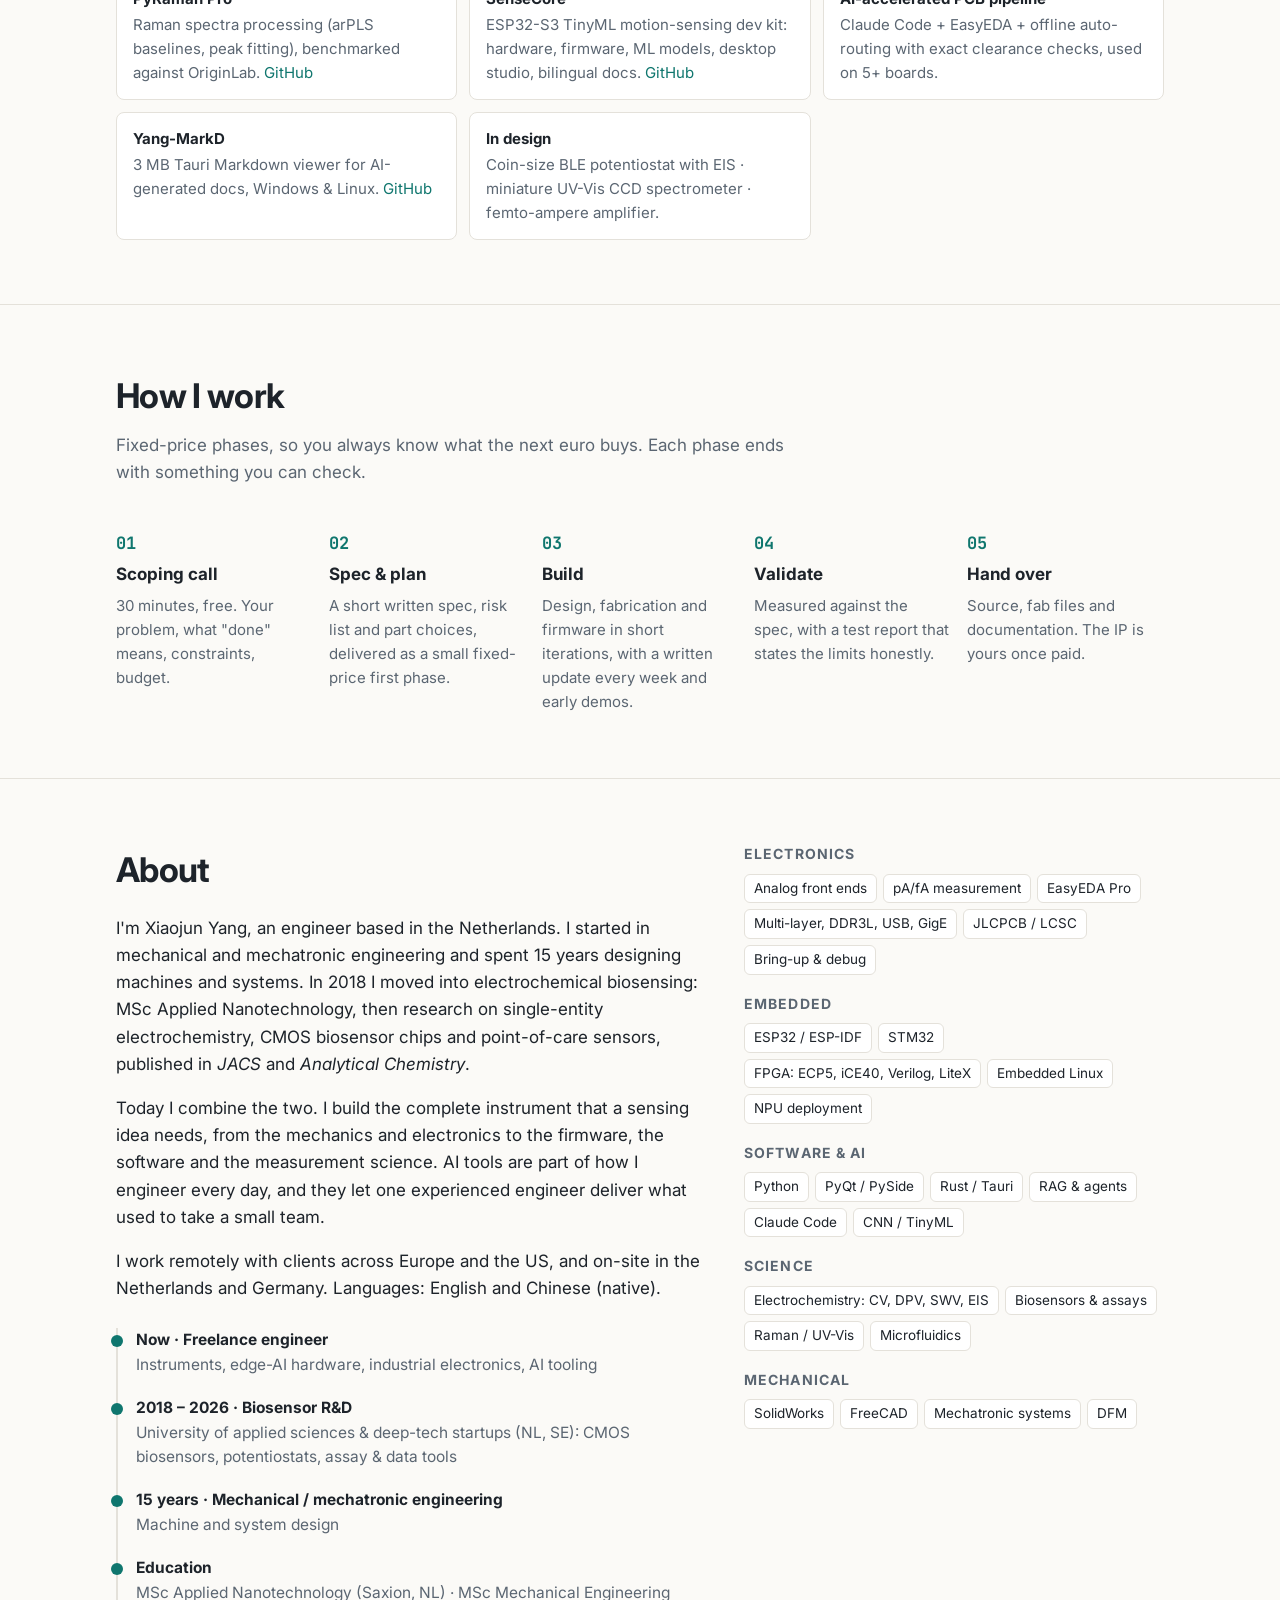
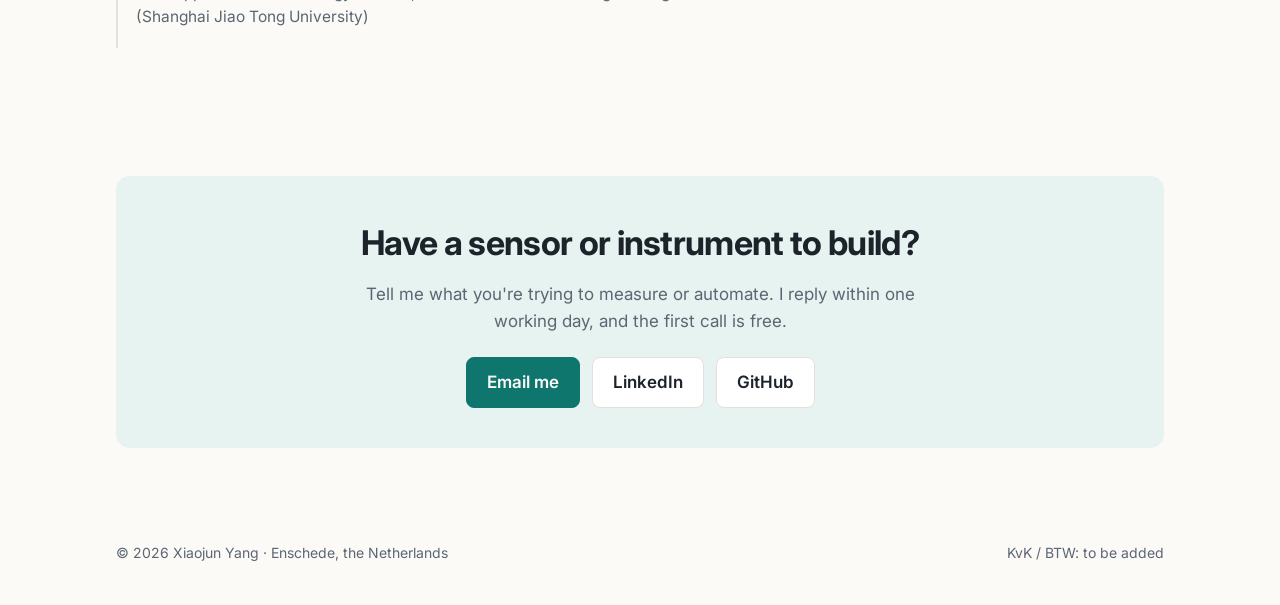
==== commit 799ca080: "Add EMC-aware design review to consulting services Co-Authored-By: Claude Opus 5.5 <noreply@anthropi" ====
--- a/index.html
+++ b/index.html
@@ -93,6 +93,7 @@
         <ul>
           <li>Biosensor / electrochemical tech due diligence</li>
           <li>Schematic & design reviews before you fab</li>
+          <li>EMC-aware design review: grounding, decoupling, cable filtering, before the test lab</li>
           <li>Sourcing & manufacturing in China for EU teams</li>
         </ul>
       </div>
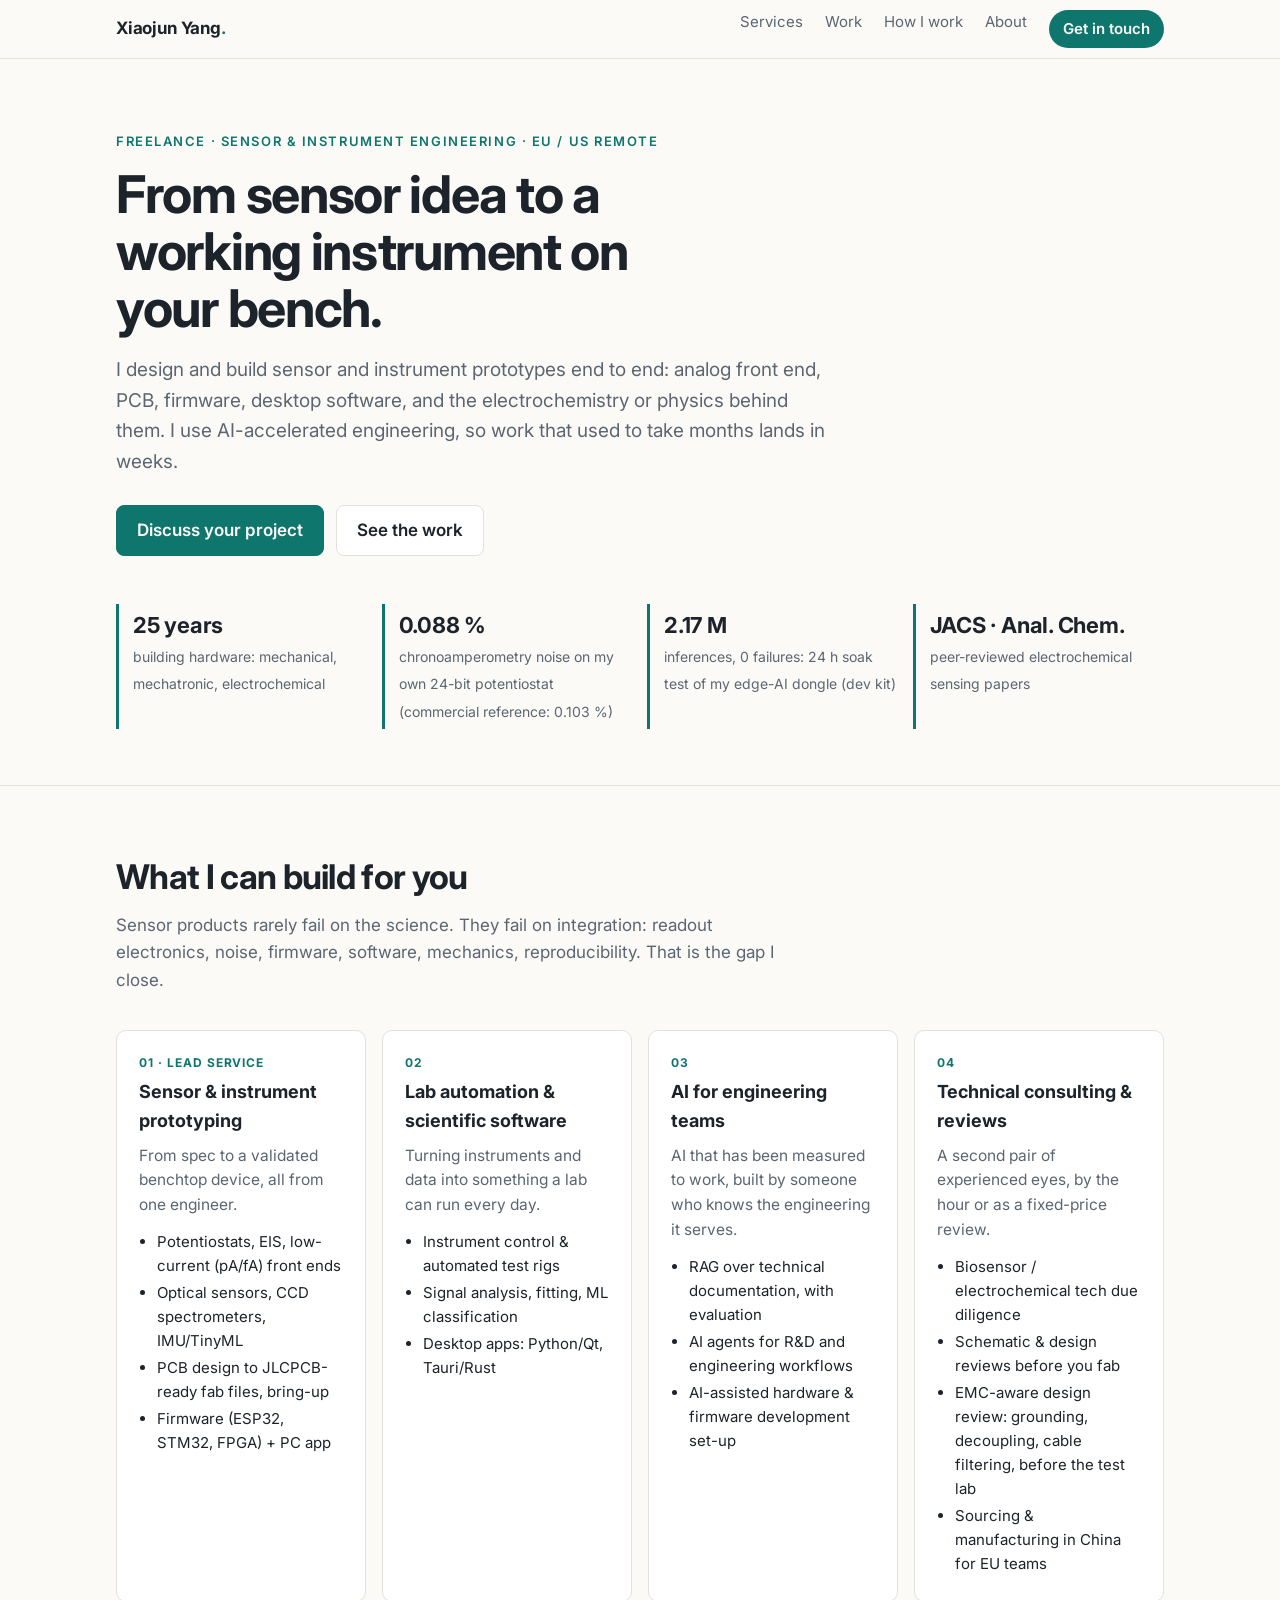
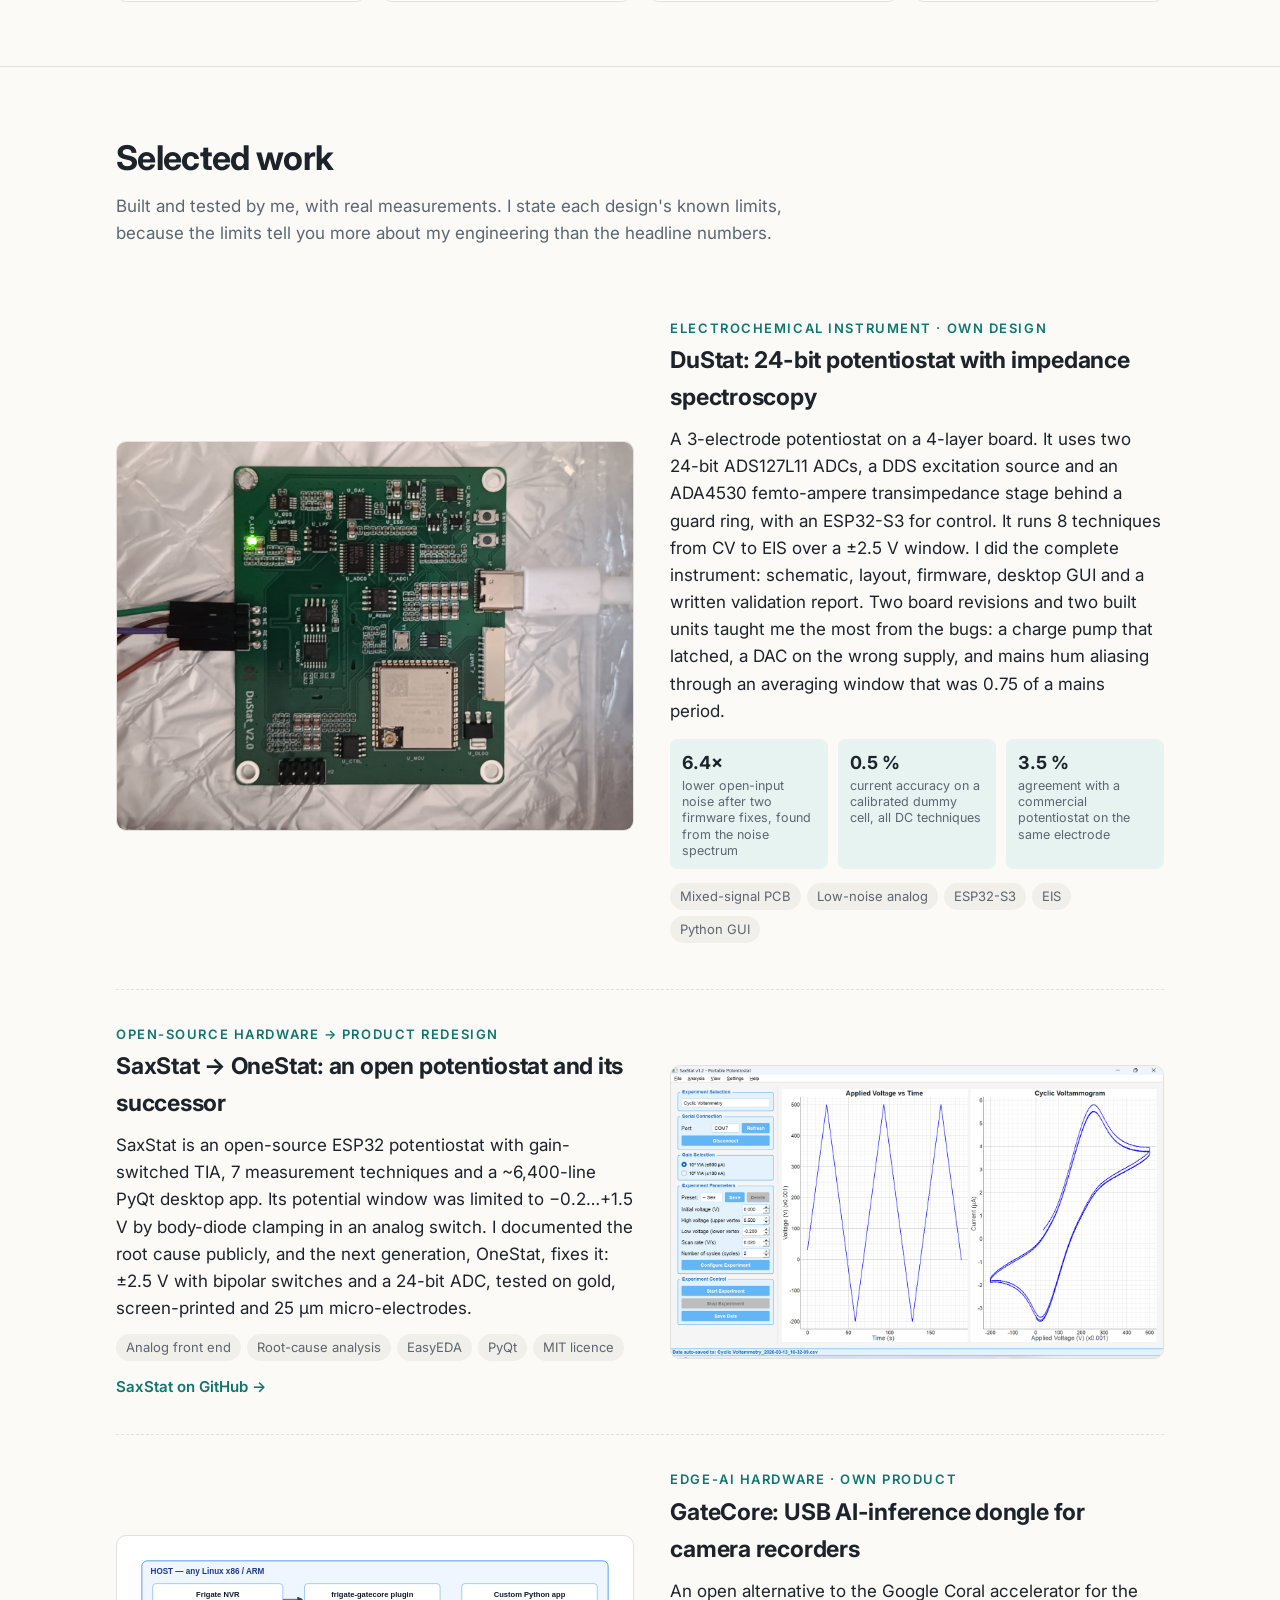
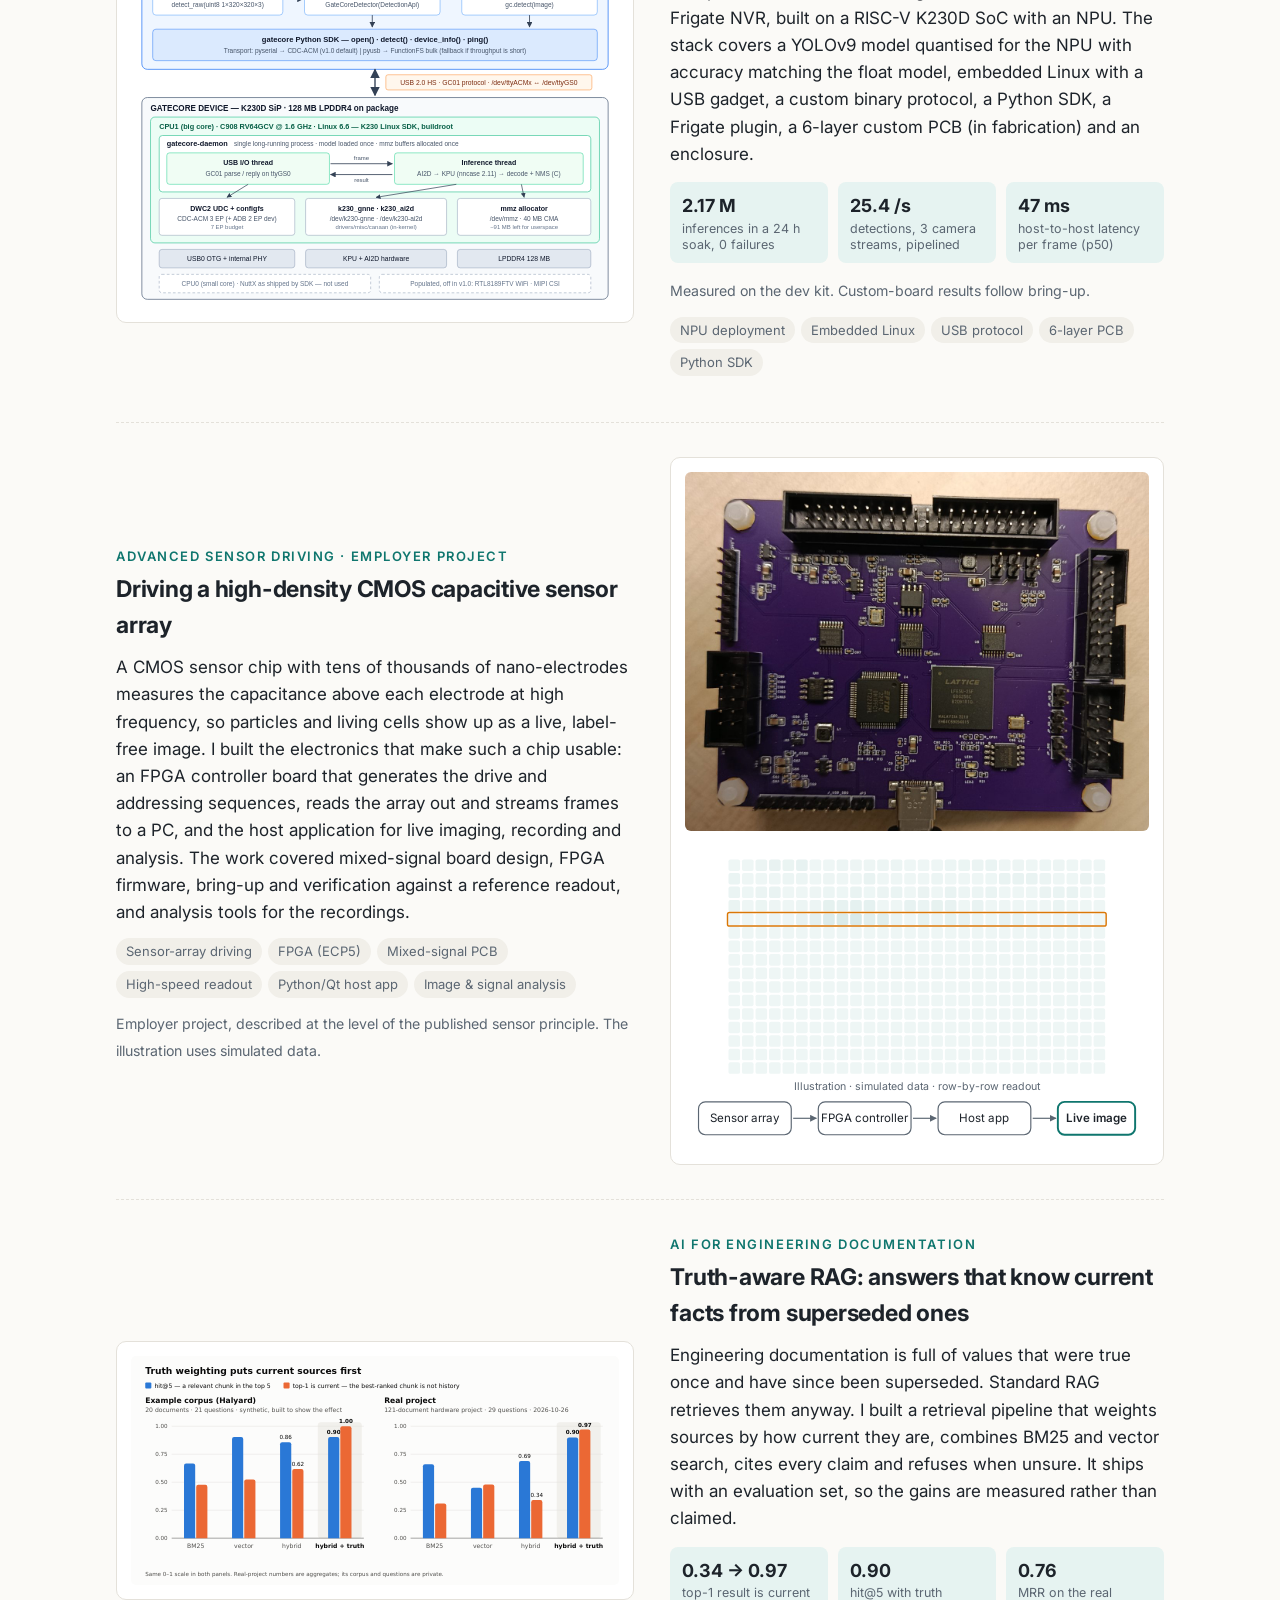
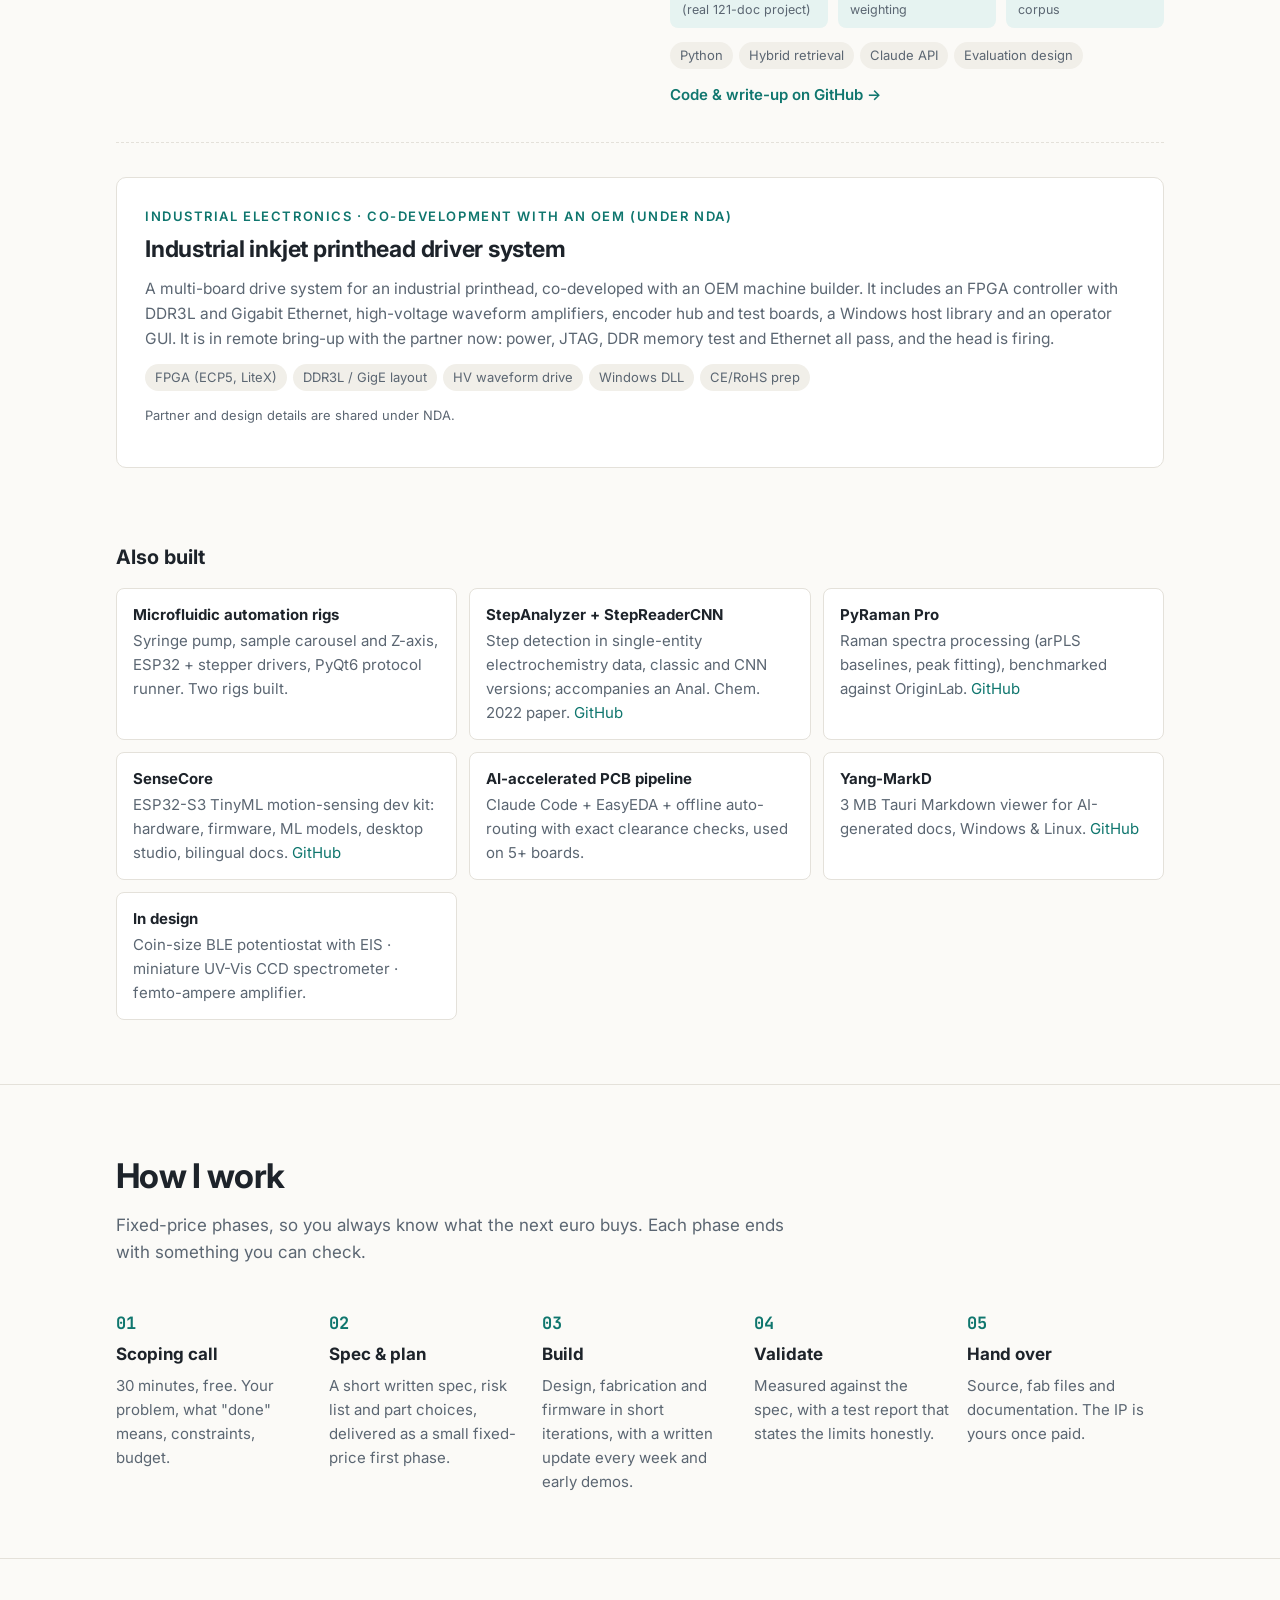
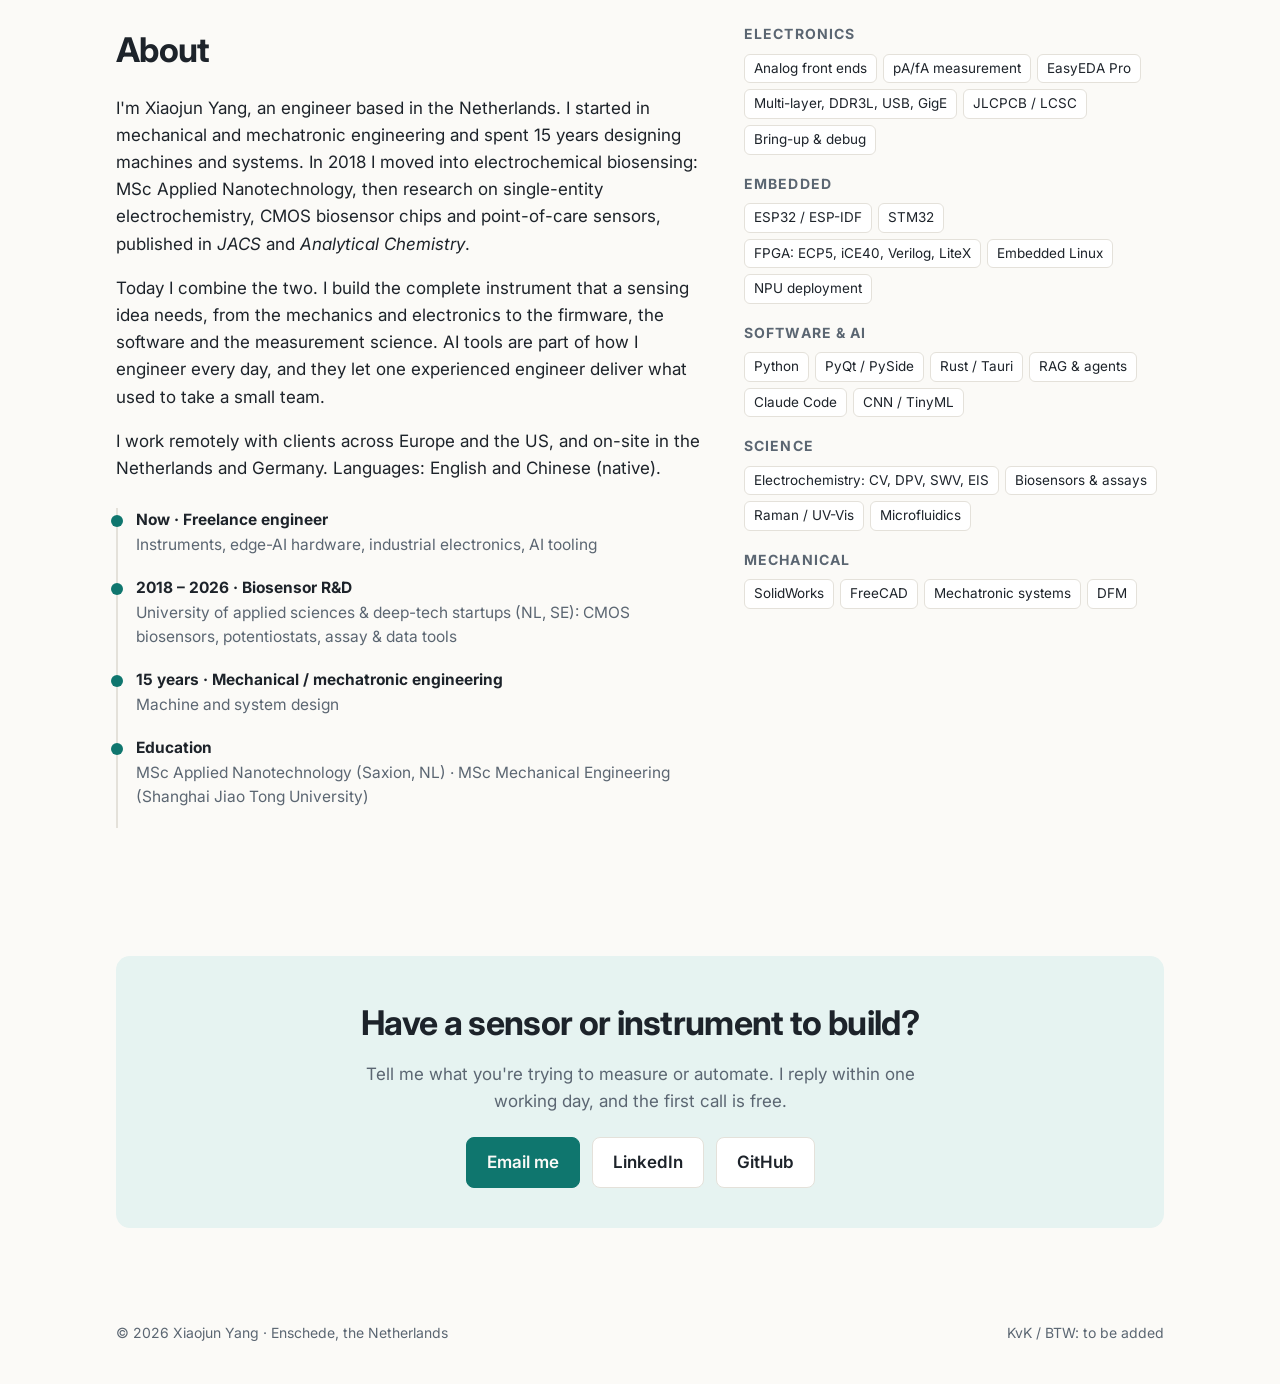
==== commit f491ce2c: "Add sensor-array driving case with board photo and readout animation Co-Authored-By: Claude Opus 5.5" ====
--- a/index.html
+++ b/index.html
@@ -150,6 +150,85 @@
     </article>
 
     <article class="case flip">
+      <div class="media pad">
+        <img src="assets/img/sensor-array-controller.jpg" alt="FPGA controller board for a CMOS sensor array: Lattice ECP5 FPGA, USB interface, DAC and ADC channels and ribbon-cable connectors to the sensor board" loading="lazy" style="border-radius:6px;margin-bottom:12px">
+        <svg id="array-anim" viewBox="0 0 480 318" role="img" aria-label="Illustration with simulated data: a sensor array is scanned row by row and builds a live image of particles drifting over the electrodes; below, the chain from sensor array to FPGA controller to host application to live image" style="display:block;width:100%;height:auto">
+          <defs><marker id="arr-anim-head" viewBox="0 0 10 10" refX="9" refY="5" markerWidth="6" markerHeight="6" orient="auto"><path d="M0 0L10 5L0 10z" fill="#5b6672"/></marker></defs>
+          <g id="array-grid"></g>
+          <rect id="array-scan" x="44" y="16" width="392" height="14" fill="none" stroke="#d97706" stroke-width="1.5" rx="2"/>
+          <g font-family="Inter, system-ui, sans-serif" font-size="12" fill="#1d232a" text-anchor="middle">
+            <g fill="none" stroke="#5b6672" stroke-width="1.2">
+              <rect x="14" y="268" width="96" height="34" rx="7"/><rect x="138" y="268" width="96" height="34" rx="7"/>
+              <rect x="262" y="268" width="96" height="34" rx="7"/><rect x="386" y="268" width="80" height="34" rx="7" stroke="#0f766e" stroke-width="2"/>
+              <path d="M112 285H136" marker-end="url(#arr-anim-head)"/><path d="M236 285H260" marker-end="url(#arr-anim-head)"/><path d="M360 285H384" marker-end="url(#arr-anim-head)"/>
+            </g>
+            <text x="62" y="289">Sensor array</text><text x="186" y="289">FPGA controller</text>
+            <text x="310" y="289">Host app</text><text x="426" y="289" font-weight="600">Live image</text>
+            <text x="240" y="256" font-size="11" fill="#5b6672">Illustration · simulated data · row-by-row readout</text>
+          </g>
+        </svg>
+        <script>
+        (function () {
+          var svg = document.getElementById('array-anim'); if (!svg) return;
+          var COLS = 28, ROWS = 16, S = 14, X0 = 44, Y0 = 16, NS = 'http://www.w3.org/2000/svg';
+          var grid = document.getElementById('array-grid'), scan = document.getElementById('array-scan');
+          var cells = [], lo = [238, 246, 245], hi = [15, 118, 110];
+          for (var r = 0; r < ROWS; r++) for (var c = 0; c < COLS; c++) {
+            var p = document.createElementNS(NS, 'rect');
+            p.setAttribute('x', X0 + c * S + 1); p.setAttribute('y', Y0 + r * S + 1);
+            p.setAttribute('width', S - 2); p.setAttribute('height', S - 2); p.setAttribute('rx', 2);
+            p.setAttribute('fill', 'rgb(238,246,245)'); grid.appendChild(p); cells.push(p);
+          }
+          // simulated particles: centre (in pixel units), radius, path
+          function particles(t) {
+            return [
+              { x: 14 + 10 * Math.sin(t * 0.21), y: 8 + 4.5 * Math.sin(t * 0.33 + 1), r: 2.6 },
+              { x: 14 + 11 * Math.cos(t * 0.15 + 2), y: 8 + 5 * Math.sin(t * 0.19), r: 1.7 },
+              { x: ((t * 1.1) % (COLS + 8)) - 4, y: 3 + 1.5 * Math.sin(t * 0.7), r: 1.1 }
+            ];
+          }
+          function value(c, r, ps) {
+            var v = 0;
+            for (var i = 0; i < ps.length; i++) {
+              var dx = c + 0.5 - ps[i].x, dy = r + 0.5 - ps[i].y;
+              v += Math.exp(-(dx * dx + dy * dy) / (2 * ps[i].r * ps[i].r));
+            }
+            v = Math.min(1, v) + (Math.random() - 0.5) * 0.06;
+            return Math.max(0, Math.min(1, v));
+          }
+          function shade(v) {
+            return 'rgb(' + [0, 1, 2].map(function (k) { return Math.round(lo[k] + (hi[k] - lo[k]) * v); }).join(',') + ')';
+          }
+          function writeRow(r, t) {
+            var ps = particles(t);
+            for (var c = 0; c < COLS; c++) cells[r * COLS + c].setAttribute('fill', shade(value(c, r, ps)));
+          }
+          var reduce = window.matchMedia && window.matchMedia('(prefers-reduced-motion: reduce)').matches;
+          if (reduce) { for (var r0 = 0; r0 < ROWS; r0++) writeRow(r0, 6); scan.style.display = 'none'; return; }
+          var row = 0, t = 0, last = 0, visible = true, ROW_MS = 45;
+          if ('IntersectionObserver' in window) new IntersectionObserver(function (e) { visible = e[0].isIntersecting; }).observe(svg);
+          function tick(now) {
+            if (visible && now - last > ROW_MS) {
+              last = now; writeRow(row, t);
+              scan.setAttribute('y', Y0 + row * S);
+              row = (row + 1) % ROWS; t += 0.06;
+            }
+            requestAnimationFrame(tick);
+          }
+          requestAnimationFrame(tick);
+        })();
+        </script>
+      </div>
+      <div>
+        <div class="eyebrow">Advanced sensor driving · employer project</div>
+        <h3>Driving a high-density CMOS capacitive sensor array</h3>
+        <p>A CMOS sensor chip with tens of thousands of nano-electrodes measures the capacitance above each electrode at high frequency, so particles and living cells show up as a live, label-free image. I built the electronics that make such a chip usable: an FPGA controller board that generates the drive and addressing sequences, reads the array out and streams frames to a PC, and the host application for live imaging, recording and analysis. The work covered mixed-signal board design, FPGA firmware, bring-up and verification against a reference readout, and analysis tools for the recordings.</p>
+        <div class="chips"><span>Sensor-array driving</span><span>FPGA (ECP5)</span><span>Mixed-signal PCB</span><span>High-speed readout</span><span>Python/Qt host app</span><span>Image & signal analysis</span></div>
+        <p><small style="color:var(--muted)">Employer project, described at the level of the published sensor principle. The illustration uses simulated data.</small></p>
+      </div>
+    </article>
+
+    <article class="case">
       <div class="media pad"><img src="assets/img/rag-ablation.svg" alt="Bar charts: truth-aware retrieval raises hit@5 and top-1-is-current on example and real corpora" loading="lazy"></div>
       <div>
         <div class="eyebrow">AI for engineering documentation</div>
@@ -177,7 +256,6 @@
 
     <h3 style="margin:40px 0 14px">Also built</h3>
     <div class="also">
-      <div><b>FPGA acquisition for a CMOS biosensor array</b><span>FPGA controller board and host application for a high-density electrode-array biosensor. (Employer project, summary only.)</span></div>
       <div><b>Microfluidic automation rigs</b><span>Syringe pump, sample carousel and Z-axis, ESP32 + stepper drivers, PyQt6 protocol runner. Two rigs built.</span></div>
       <div><b>StepAnalyzer + StepReaderCNN</b><span>Step detection in single-entity electrochemistry data, classic and CNN versions; accompanies an Anal. Chem. 2022 paper. <a href="https://github.com/xiaojunyang0805/2024_StepAnalyzer">GitHub</a></span></div>
       <div><b>PyRaman Pro</b><span>Raman spectra processing (arPLS baselines, peak fitting), benchmarked against OriginLab. <a href="https://github.com/xiaojunyang0805/PyRaman_Pro">GitHub</a></span></div>
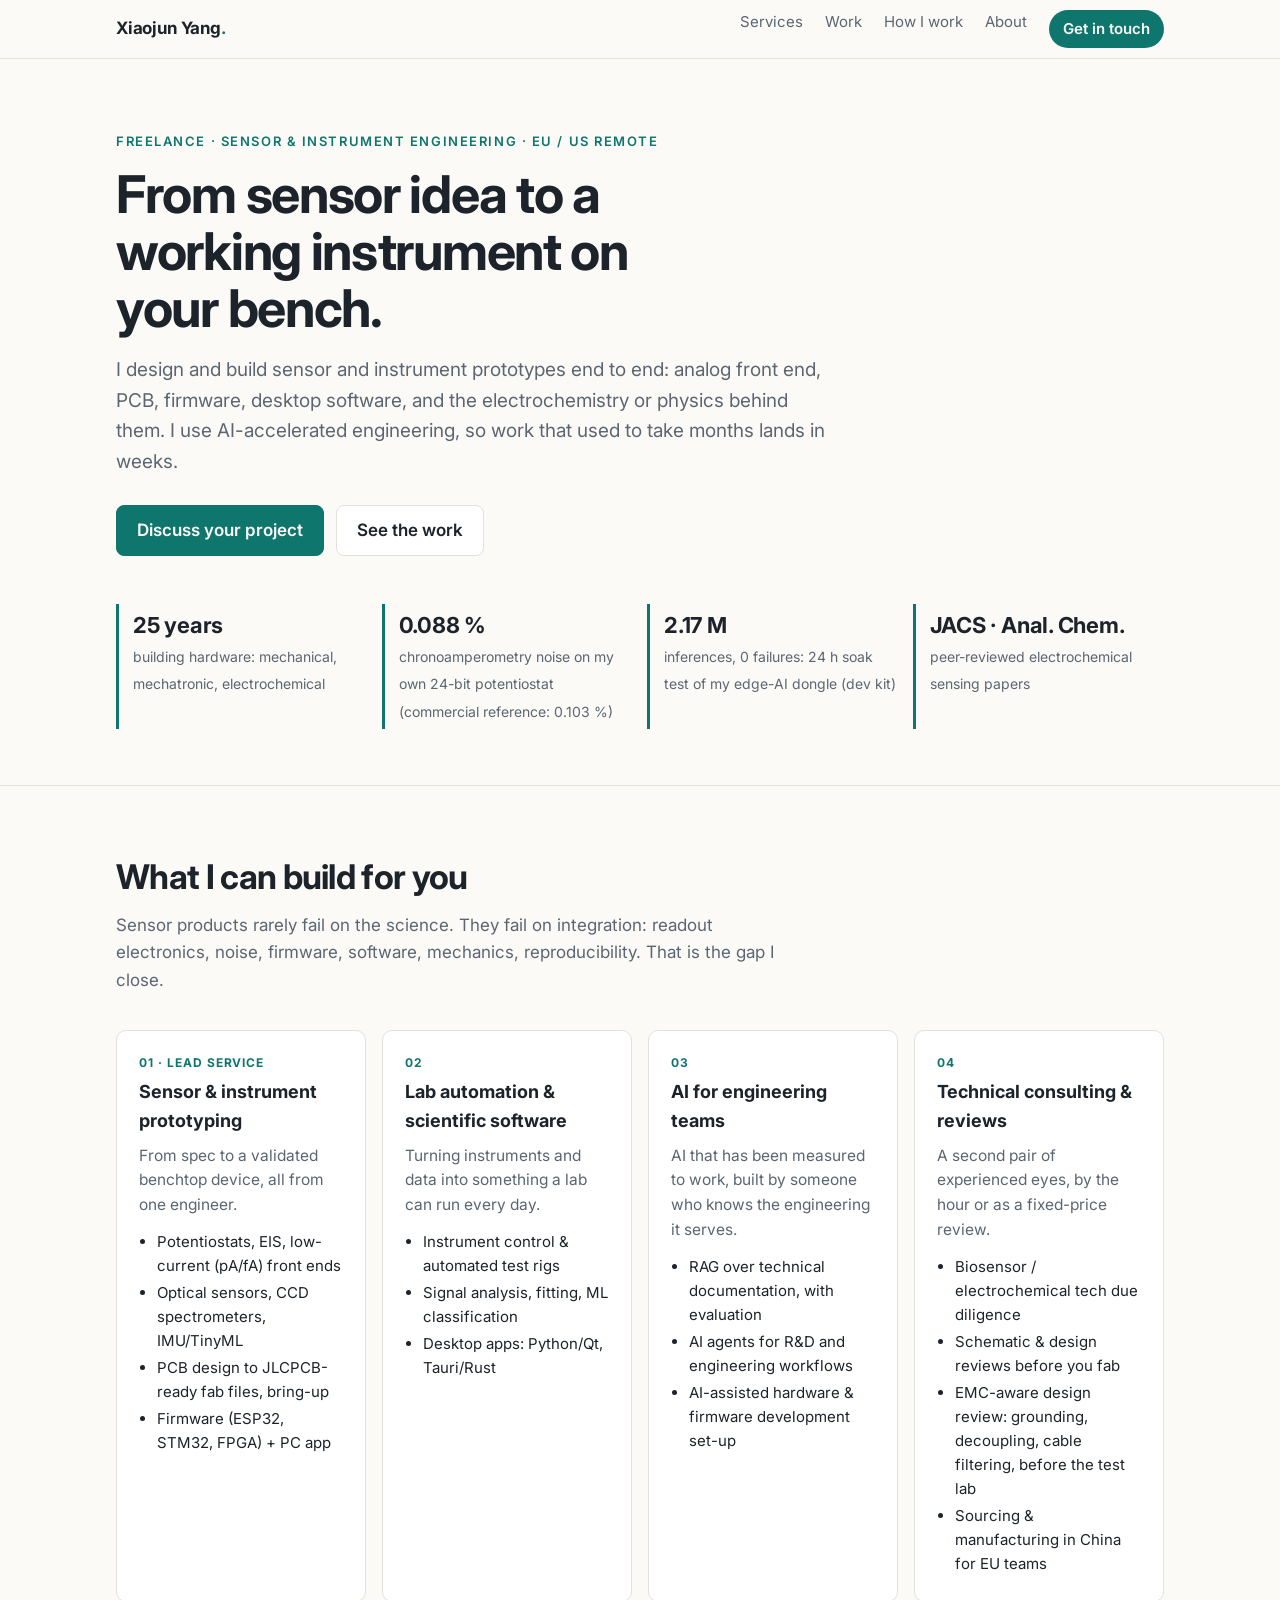
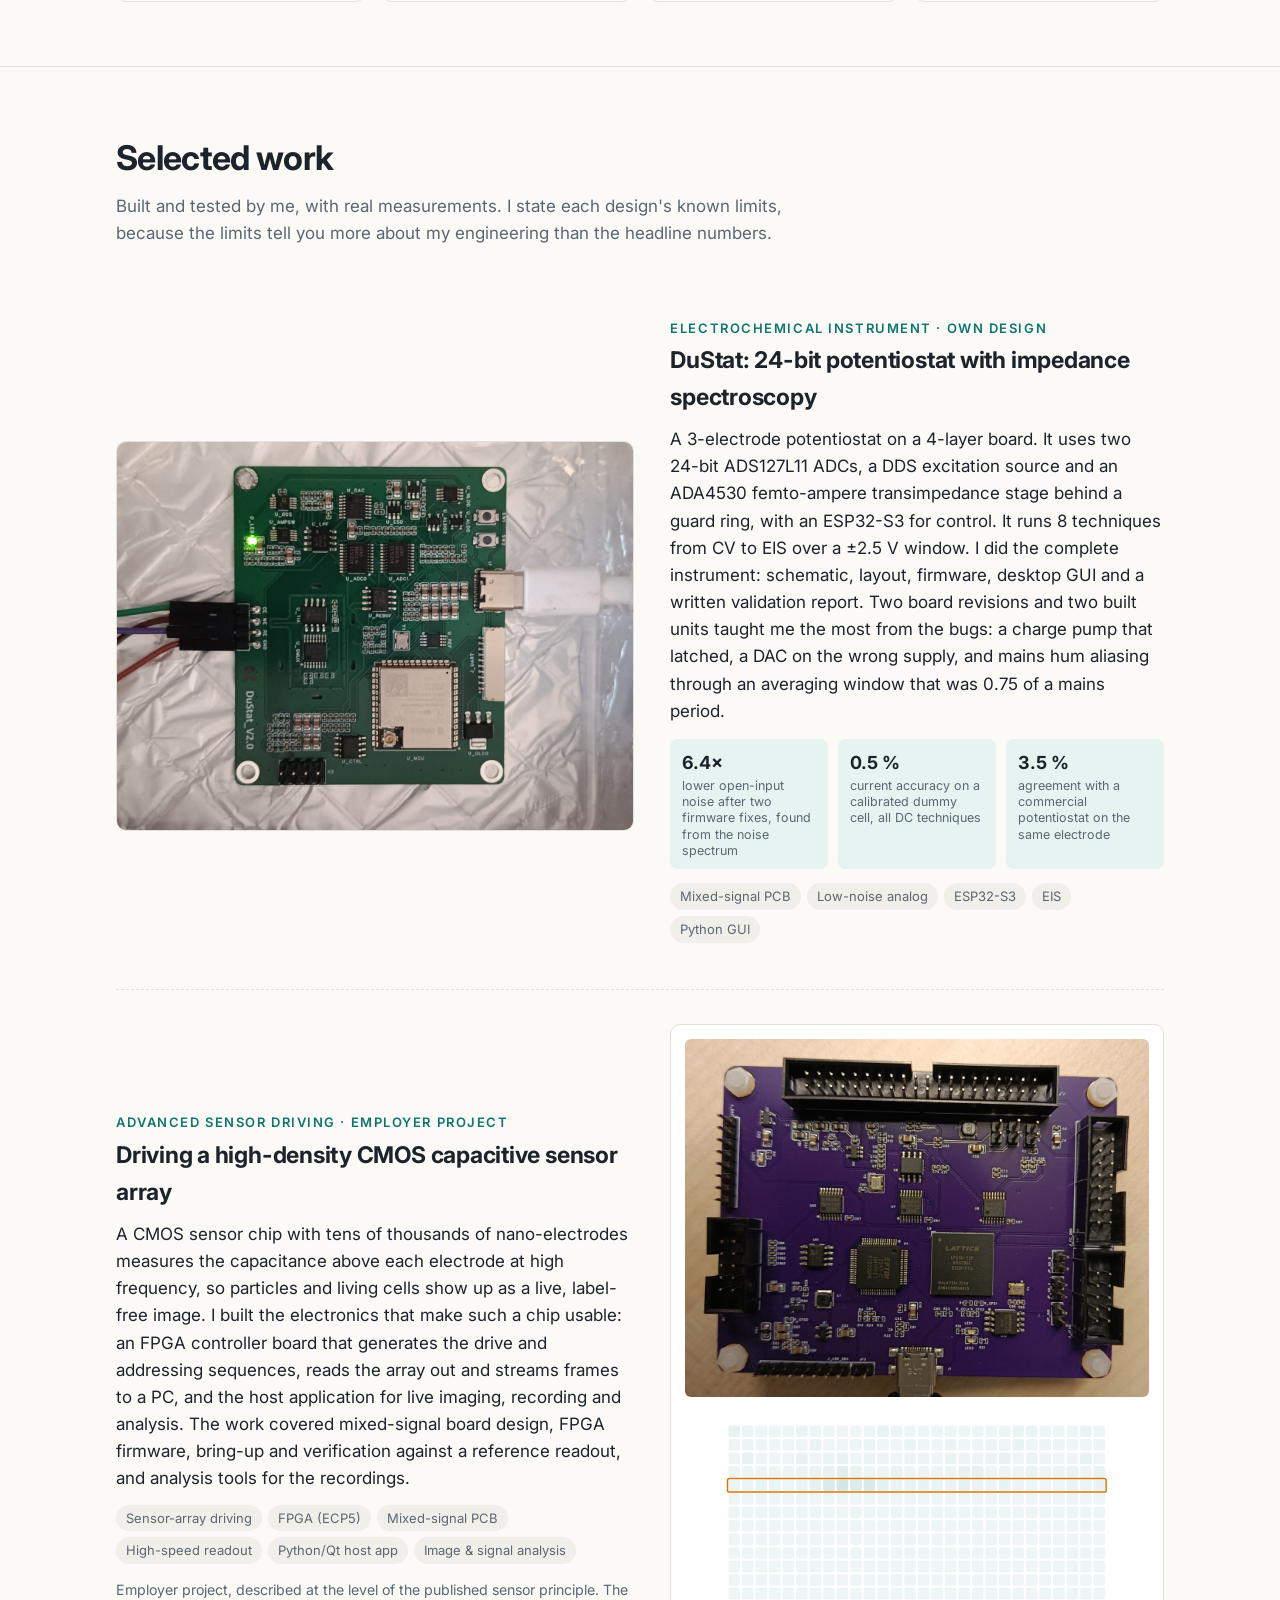
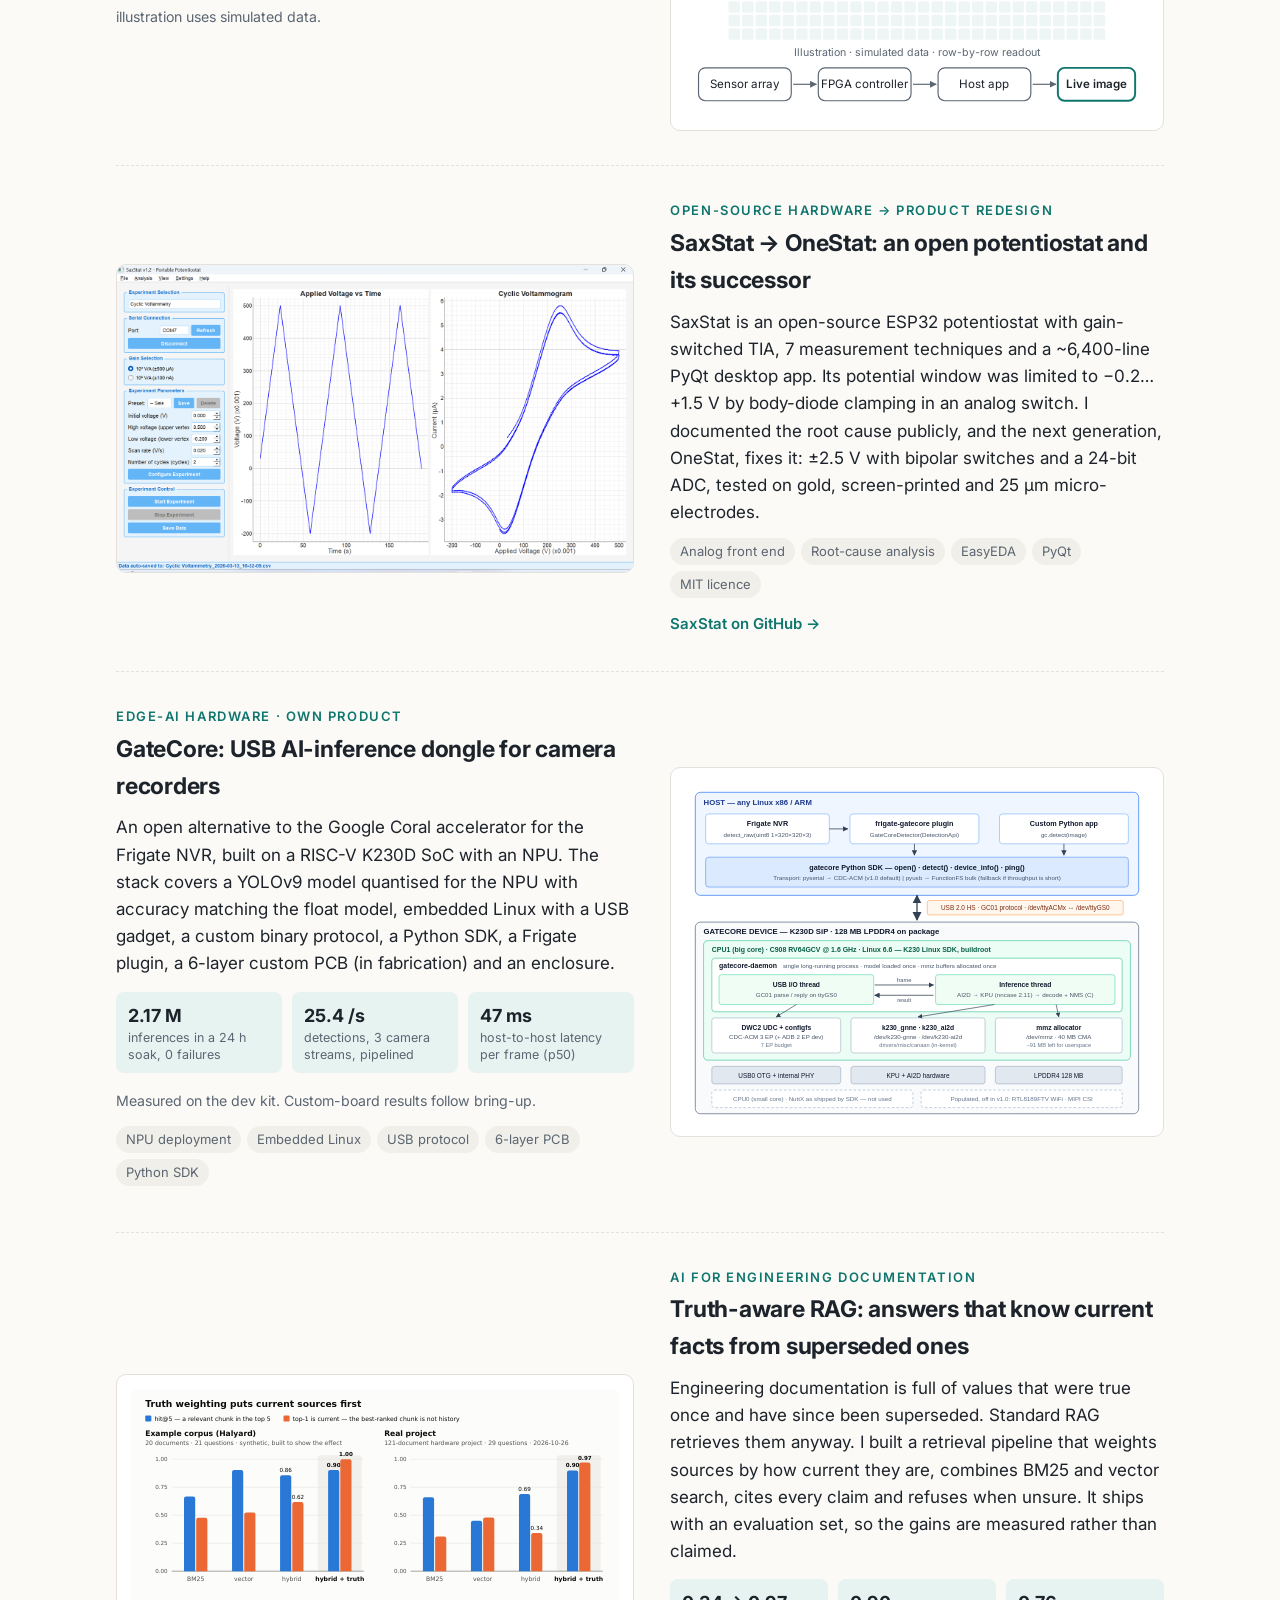
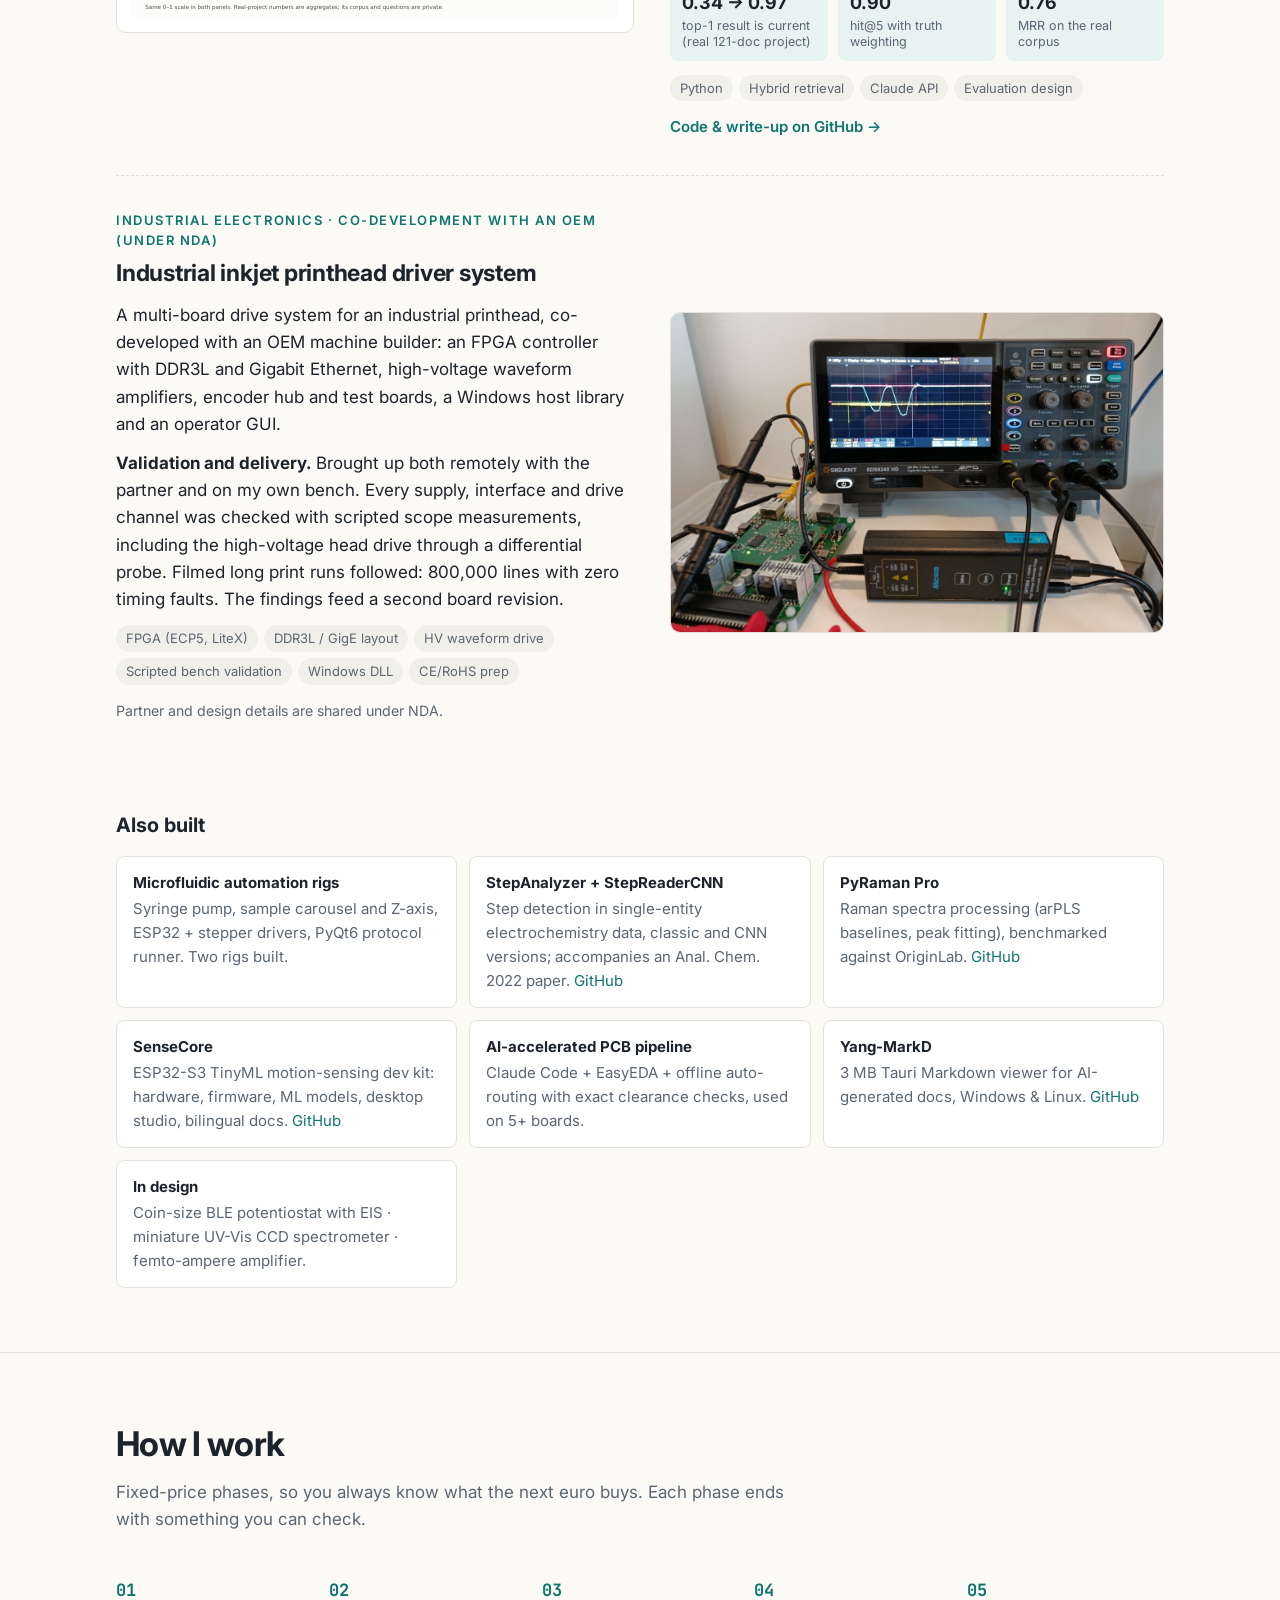
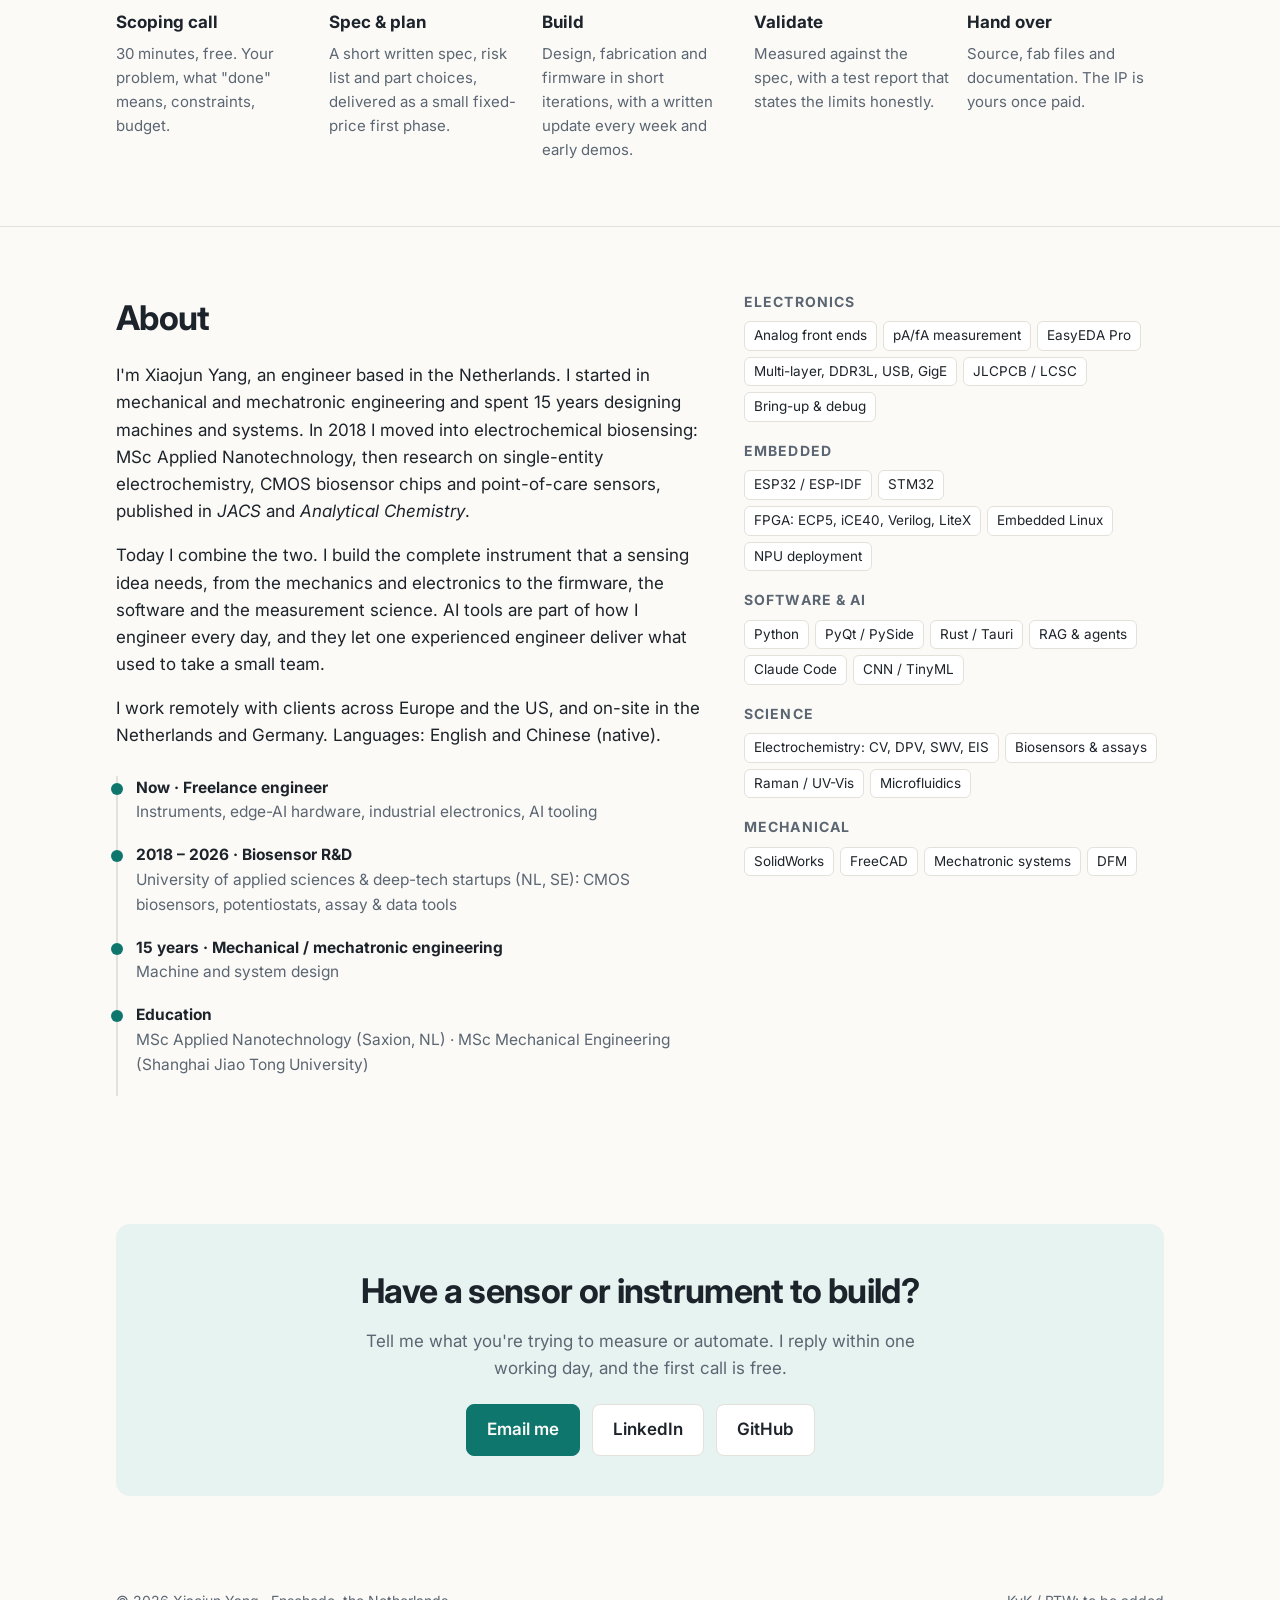
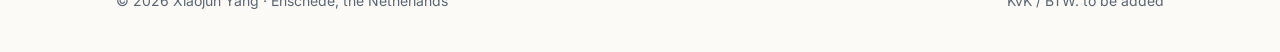
==== commit 9edab04d: "Move sensor-array case up; add bench validation photo and text to printhead case Co-Authored-By: Cla" ====
--- a/index.html
+++ b/index.html
@@ -119,33 +119,6 @@
           <div><b>3.5 %</b><small>agreement with a commercial potentiostat on the same electrode</small></div>
         </div>
         <div class="chips"><span>Mixed-signal PCB</span><span>Low-noise analog</span><span>ESP32-S3</span><span>EIS</span><span>Python GUI</span></div>
-      </div>
-    </article>
-
-    <article class="case flip">
-      <div class="media"><img src="assets/img/saxstat-cv.png" alt="SaxStat desktop application showing a cyclic voltammogram of ferrocene" loading="lazy"></div>
-      <div>
-        <div class="eyebrow">Open-source hardware → product redesign</div>
-        <h3>SaxStat → OneStat: an open potentiostat and its successor</h3>
-        <p>SaxStat is an open-source ESP32 potentiostat with gain-switched TIA, 7 measurement techniques and a ~6,400-line PyQt desktop app. Its potential window was limited to −0.2…+1.5 V by body-diode clamping in an analog switch. I documented the root cause publicly, and the next generation, OneStat, fixes it: ±2.5 V with bipolar switches and a 24-bit ADC, tested on gold, screen-printed and 25 µm micro-electrodes.</p>
-        <div class="chips"><span>Analog front end</span><span>Root-cause analysis</span><span>EasyEDA</span><span>PyQt</span><span>MIT licence</span></div>
-        <a class="more" href="https://github.com/xiaojunyang0805/SaxStat">SaxStat on GitHub →</a>
-      </div>
-    </article>
-
-    <article class="case">
-      <div class="media pad"><img src="assets/img/gatecore-sys_01_overview.svg" alt="GateCore system overview: Frigate NVR host plugin, Python SDK, USB protocol and K230D device with NPU" loading="lazy"></div>
-      <div>
-        <div class="eyebrow">Edge-AI hardware · own product</div>
-        <h3>GateCore: USB AI-inference dongle for camera recorders</h3>
-        <p>An open alternative to the Google Coral accelerator for the Frigate NVR, built on a RISC-V K230D SoC with an NPU. The stack covers a YOLOv9 model quantised for the NPU with accuracy matching the float model, embedded Linux with a USB gadget, a custom binary protocol, a Python SDK, a Frigate plugin, a 6-layer custom PCB (in fabrication) and an enclosure.</p>
-        <div class="kpis">
-          <div><b>2.17 M</b><small>inferences in a 24 h soak, 0 failures</small></div>
-          <div><b>25.4 /s</b><small>detections, 3 camera streams, pipelined</small></div>
-          <div><b>47 ms</b><small>host-to-host latency per frame (p50)</small></div>
-        </div>
-        <p><small style="color:var(--muted)">Measured on the dev kit. Custom-board results follow bring-up.</small></p>
-        <div class="chips"><span>NPU deployment</span><span>Embedded Linux</span><span>USB protocol</span><span>6-layer PCB</span><span>Python SDK</span></div>
       </div>
     </article>
 
@@ -229,6 +202,33 @@
     </article>
 
     <article class="case">
+      <div class="media"><img src="assets/img/saxstat-cv.png" alt="SaxStat desktop application showing a cyclic voltammogram of ferrocene" loading="lazy"></div>
+      <div>
+        <div class="eyebrow">Open-source hardware → product redesign</div>
+        <h3>SaxStat → OneStat: an open potentiostat and its successor</h3>
+        <p>SaxStat is an open-source ESP32 potentiostat with gain-switched TIA, 7 measurement techniques and a ~6,400-line PyQt desktop app. Its potential window was limited to −0.2…+1.5 V by body-diode clamping in an analog switch. I documented the root cause publicly, and the next generation, OneStat, fixes it: ±2.5 V with bipolar switches and a 24-bit ADC, tested on gold, screen-printed and 25 µm micro-electrodes.</p>
+        <div class="chips"><span>Analog front end</span><span>Root-cause analysis</span><span>EasyEDA</span><span>PyQt</span><span>MIT licence</span></div>
+        <a class="more" href="https://github.com/xiaojunyang0805/SaxStat">SaxStat on GitHub →</a>
+      </div>
+    </article>
+
+    <article class="case flip">
+      <div class="media pad"><img src="assets/img/gatecore-sys_01_overview.svg" alt="GateCore system overview: Frigate NVR host plugin, Python SDK, USB protocol and K230D device with NPU" loading="lazy"></div>
+      <div>
+        <div class="eyebrow">Edge-AI hardware · own product</div>
+        <h3>GateCore: USB AI-inference dongle for camera recorders</h3>
+        <p>An open alternative to the Google Coral accelerator for the Frigate NVR, built on a RISC-V K230D SoC with an NPU. The stack covers a YOLOv9 model quantised for the NPU with accuracy matching the float model, embedded Linux with a USB gadget, a custom binary protocol, a Python SDK, a Frigate plugin, a 6-layer custom PCB (in fabrication) and an enclosure.</p>
+        <div class="kpis">
+          <div><b>2.17 M</b><small>inferences in a 24 h soak, 0 failures</small></div>
+          <div><b>25.4 /s</b><small>detections, 3 camera streams, pipelined</small></div>
+          <div><b>47 ms</b><small>host-to-host latency per frame (p50)</small></div>
+        </div>
+        <p><small style="color:var(--muted)">Measured on the dev kit. Custom-board results follow bring-up.</small></p>
+        <div class="chips"><span>NPU deployment</span><span>Embedded Linux</span><span>USB protocol</span><span>6-layer PCB</span><span>Python SDK</span></div>
+      </div>
+    </article>
+
+    <article class="case">
       <div class="media pad"><img src="assets/img/rag-ablation.svg" alt="Bar charts: truth-aware retrieval raises hit@5 and top-1-is-current on example and real corpora" loading="lazy"></div>
       <div>
         <div class="eyebrow">AI for engineering documentation</div>
@@ -244,12 +244,14 @@
       </div>
     </article>
 
-    <article class="case" style="grid-template-columns:1fr">
-      <div class="card" style="padding:28px">
+    <article class="case flip">
+      <div class="media"><img src="assets/img/printhead-bench-scope.jpg" alt="In-house bench test of the printhead driver: oscilloscope showing a multi-pulse head drive waveform, high-voltage differential probe and the driver boards" loading="lazy"></div>
+      <div>
         <div class="eyebrow">Industrial electronics · co-development with an OEM (under NDA)</div>
         <h3>Industrial inkjet printhead driver system</h3>
-        <p>A multi-board drive system for an industrial printhead, co-developed with an OEM machine builder. It includes an FPGA controller with DDR3L and Gigabit Ethernet, high-voltage waveform amplifiers, encoder hub and test boards, a Windows host library and an operator GUI. It is in remote bring-up with the partner now: power, JTAG, DDR memory test and Ethernet all pass, and the head is firing.</p>
-        <div class="chips"><span>FPGA (ECP5, LiteX)</span><span>DDR3L / GigE layout</span><span>HV waveform drive</span><span>Windows DLL</span><span>CE/RoHS prep</span></div>
+        <p>A multi-board drive system for an industrial printhead, co-developed with an OEM machine builder: an FPGA controller with DDR3L and Gigabit Ethernet, high-voltage waveform amplifiers, encoder hub and test boards, a Windows host library and an operator GUI.</p>
+        <p><b>Validation and delivery.</b> Brought up both remotely with the partner and on my own bench. Every supply, interface and drive channel was checked with scripted scope measurements, including the high-voltage head drive through a differential probe. Filmed long print runs followed: 800,000 lines with zero timing faults. The findings feed a second board revision.</p>
+        <div class="chips"><span>FPGA (ECP5, LiteX)</span><span>DDR3L / GigE layout</span><span>HV waveform drive</span><span>Scripted bench validation</span><span>Windows DLL</span><span>CE/RoHS prep</span></div>
         <p><small style="color:var(--muted)">Partner and design details are shared under NDA.</small></p>
       </div>
     </article>
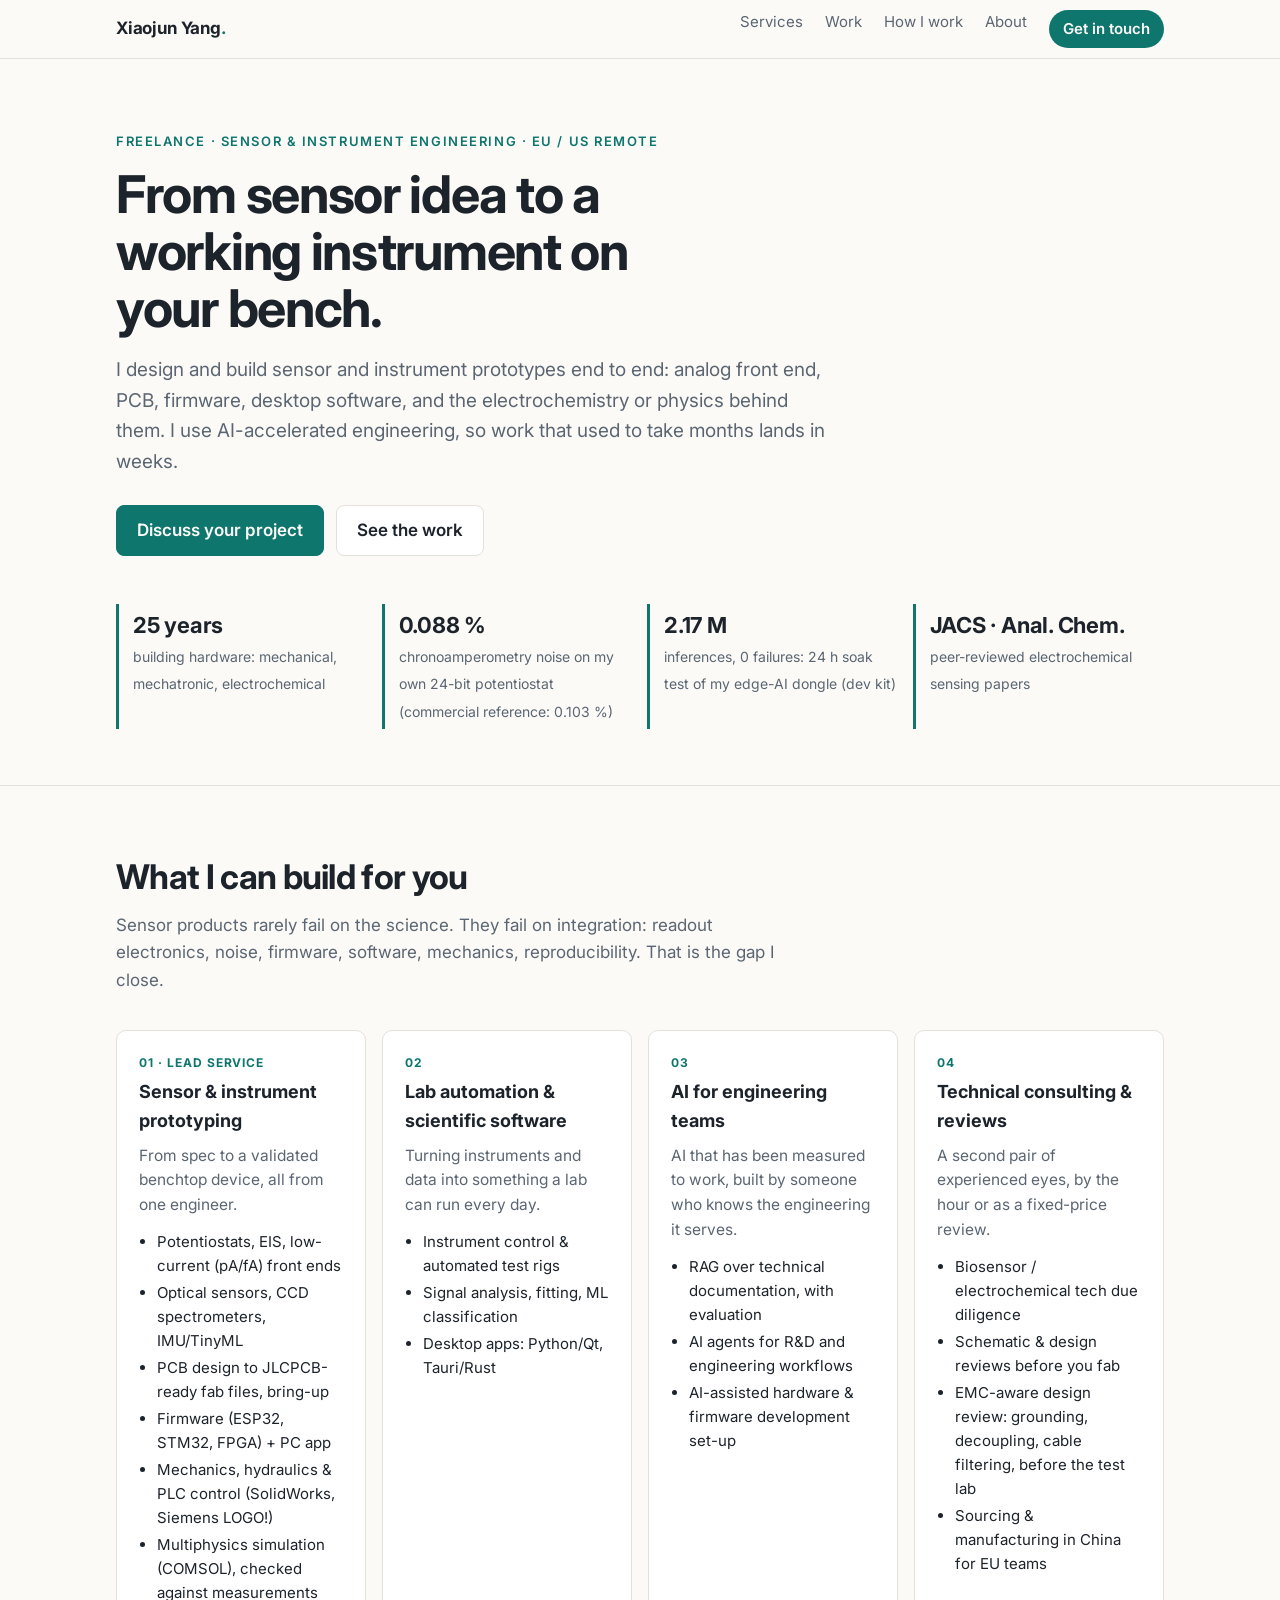
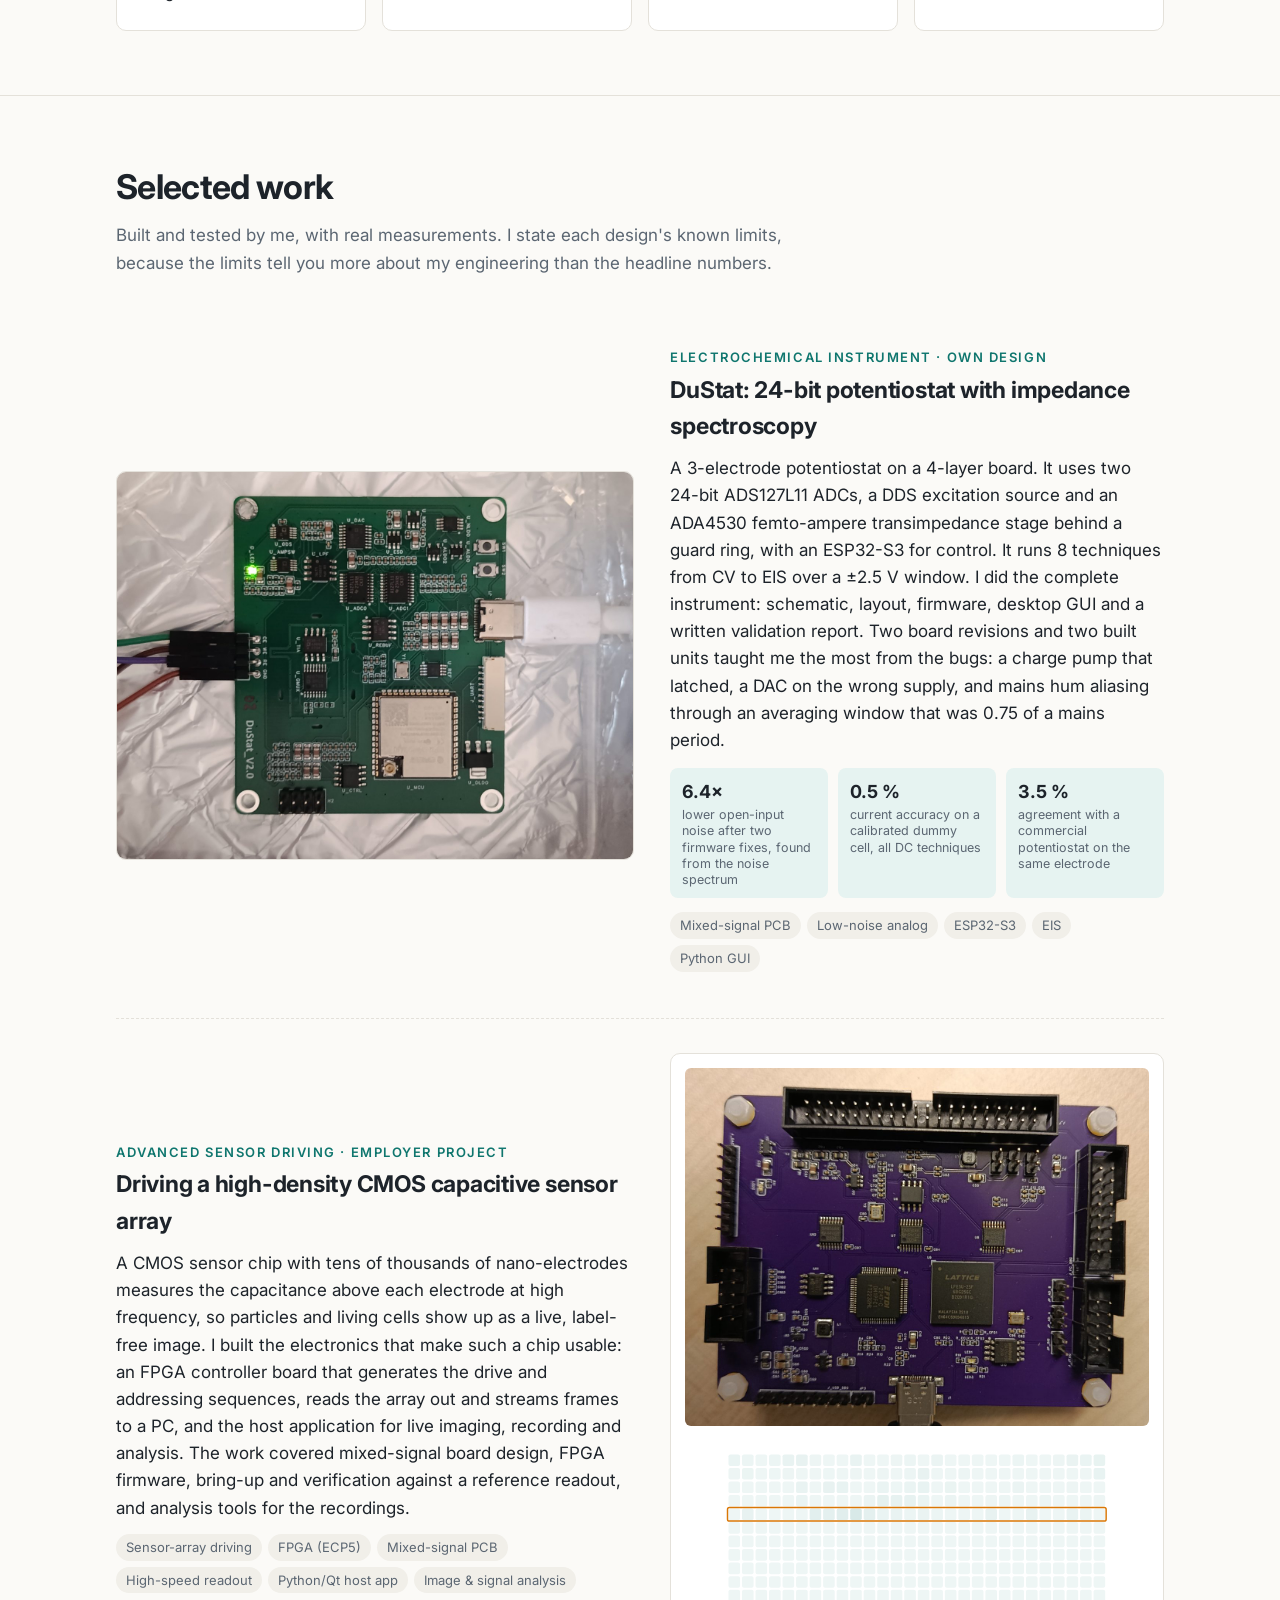
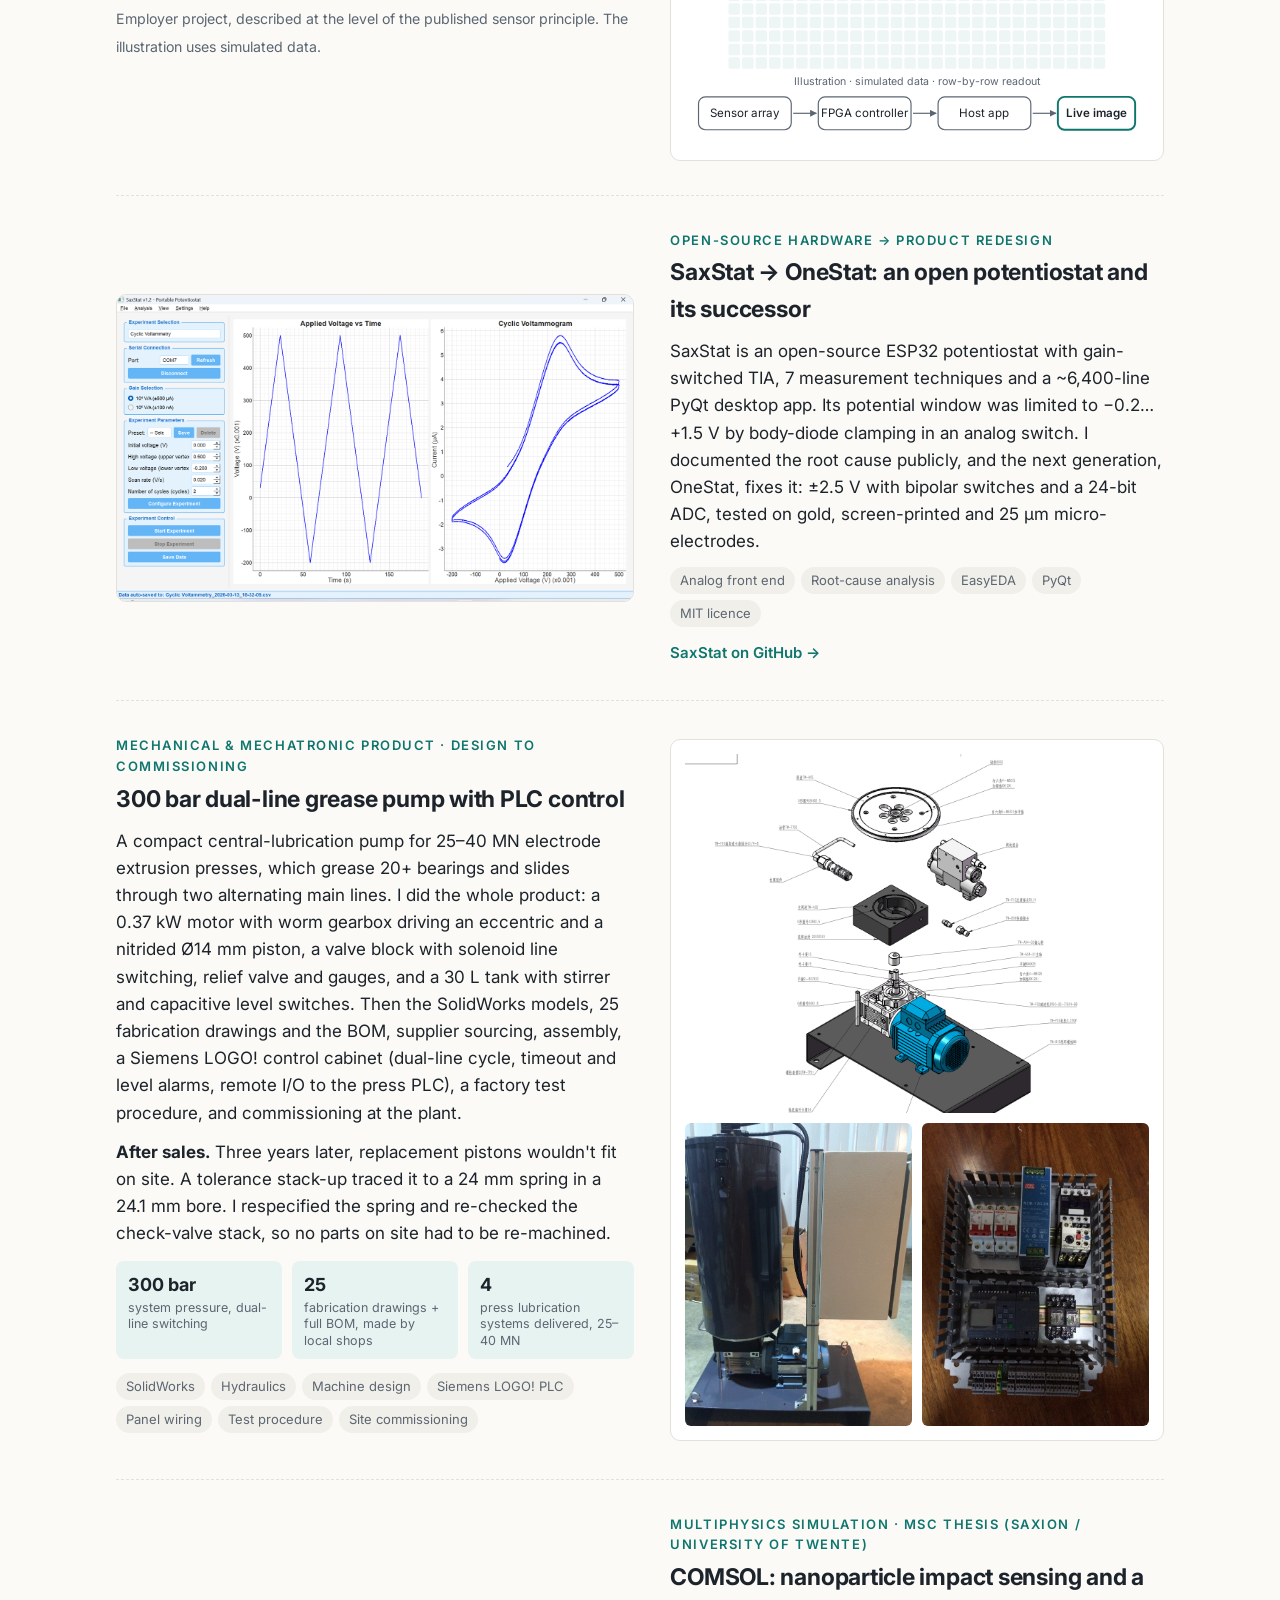
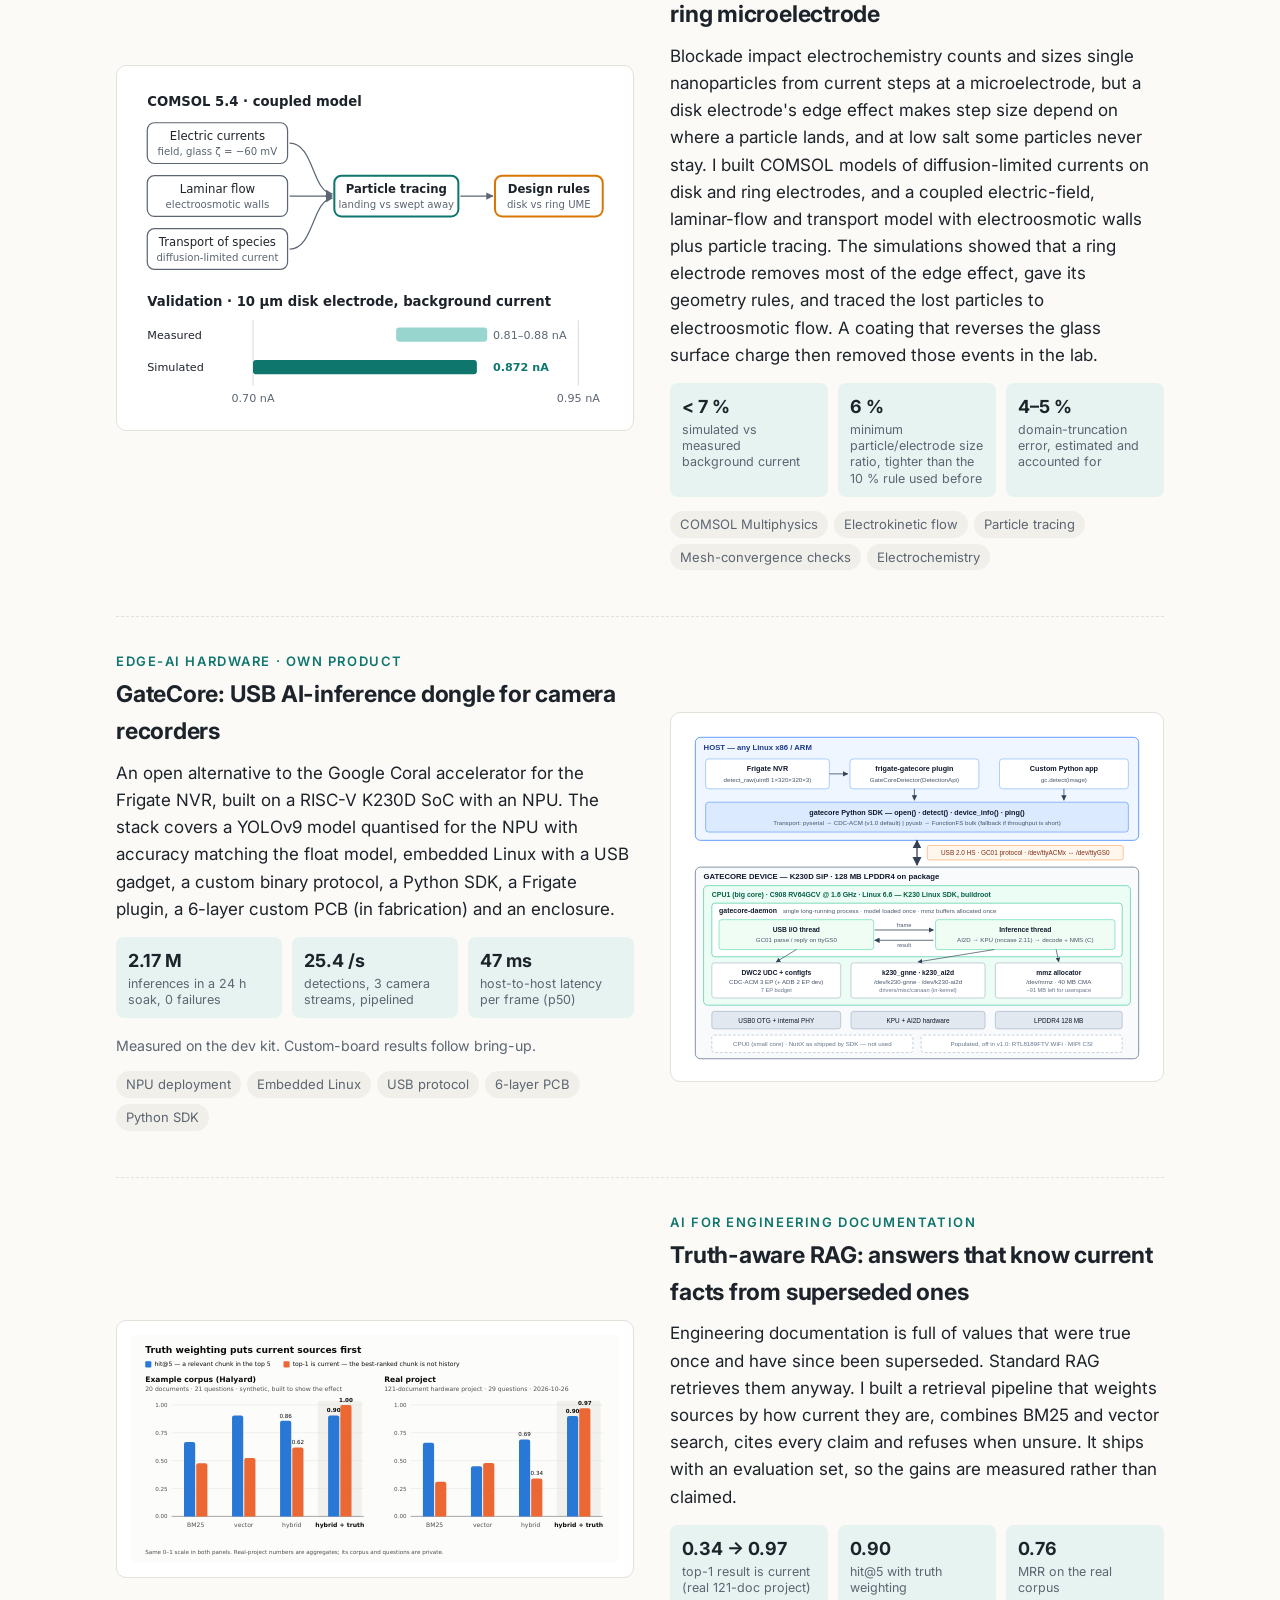
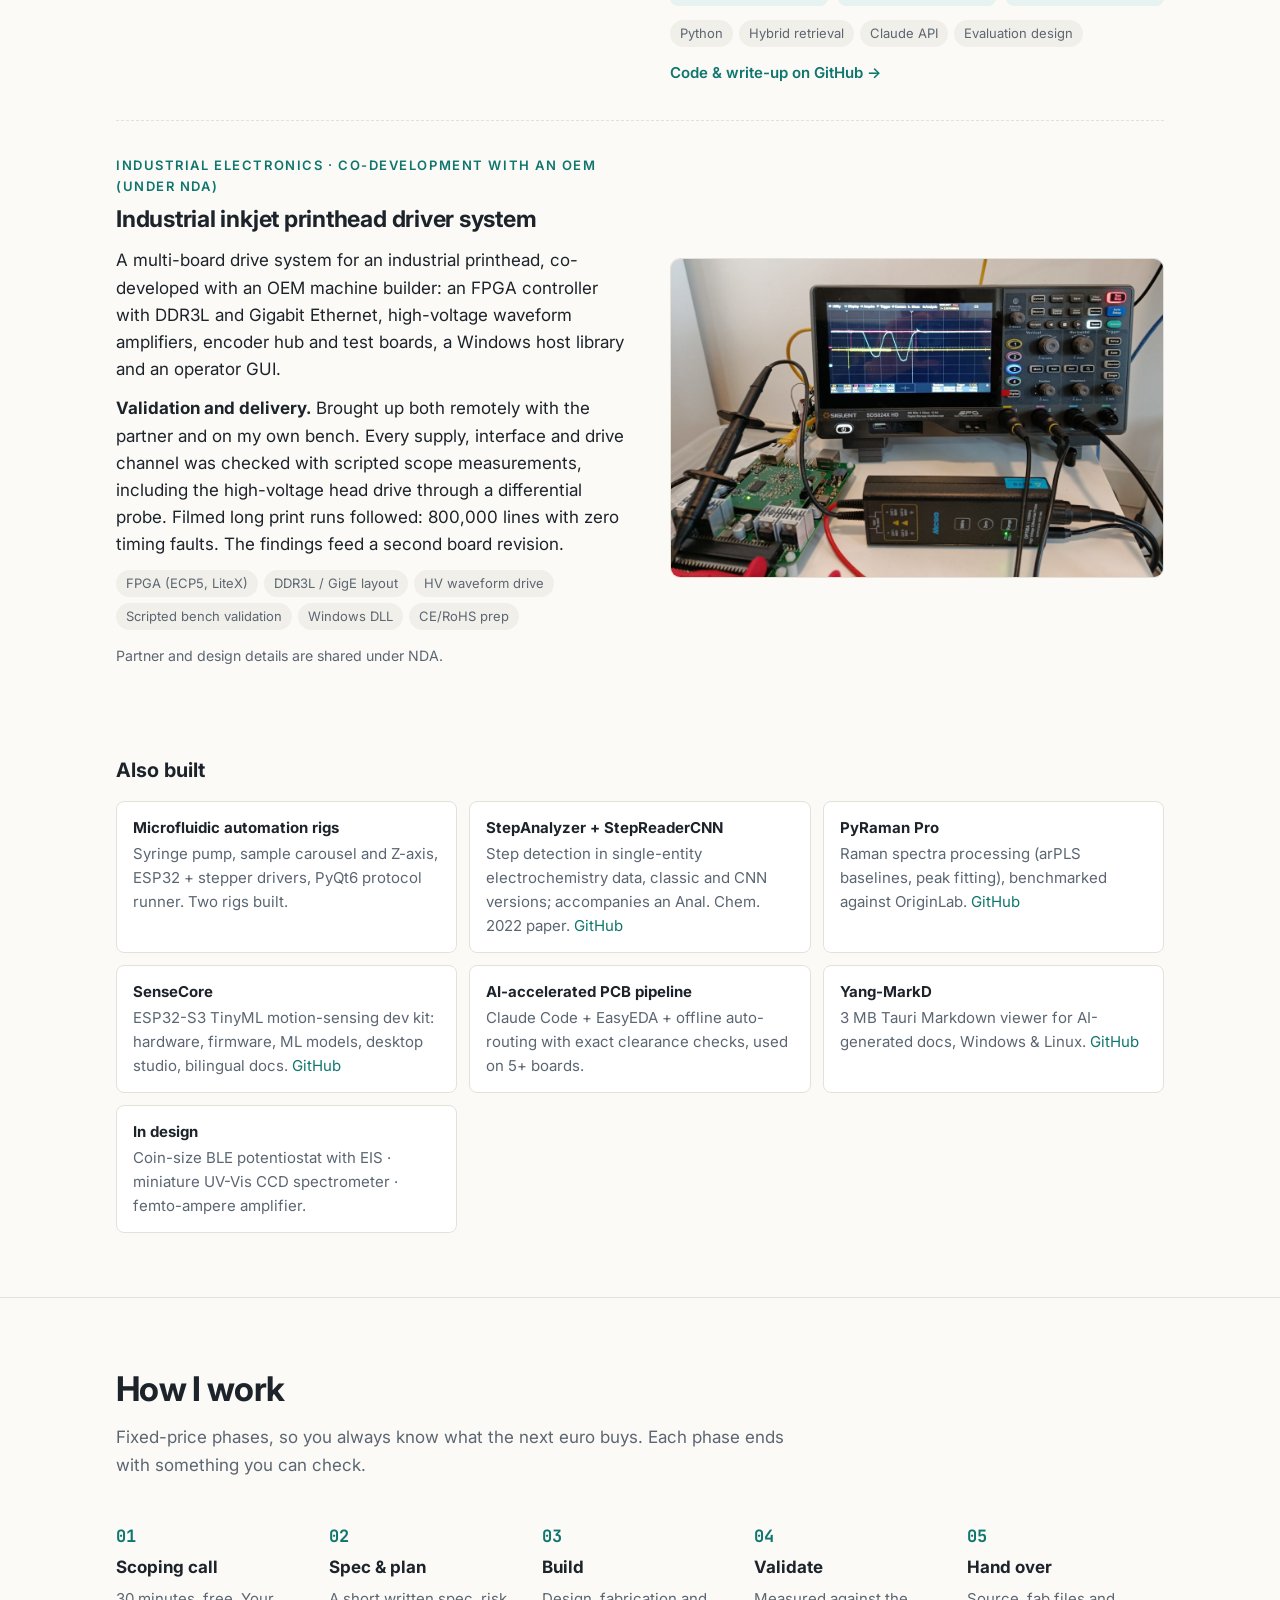
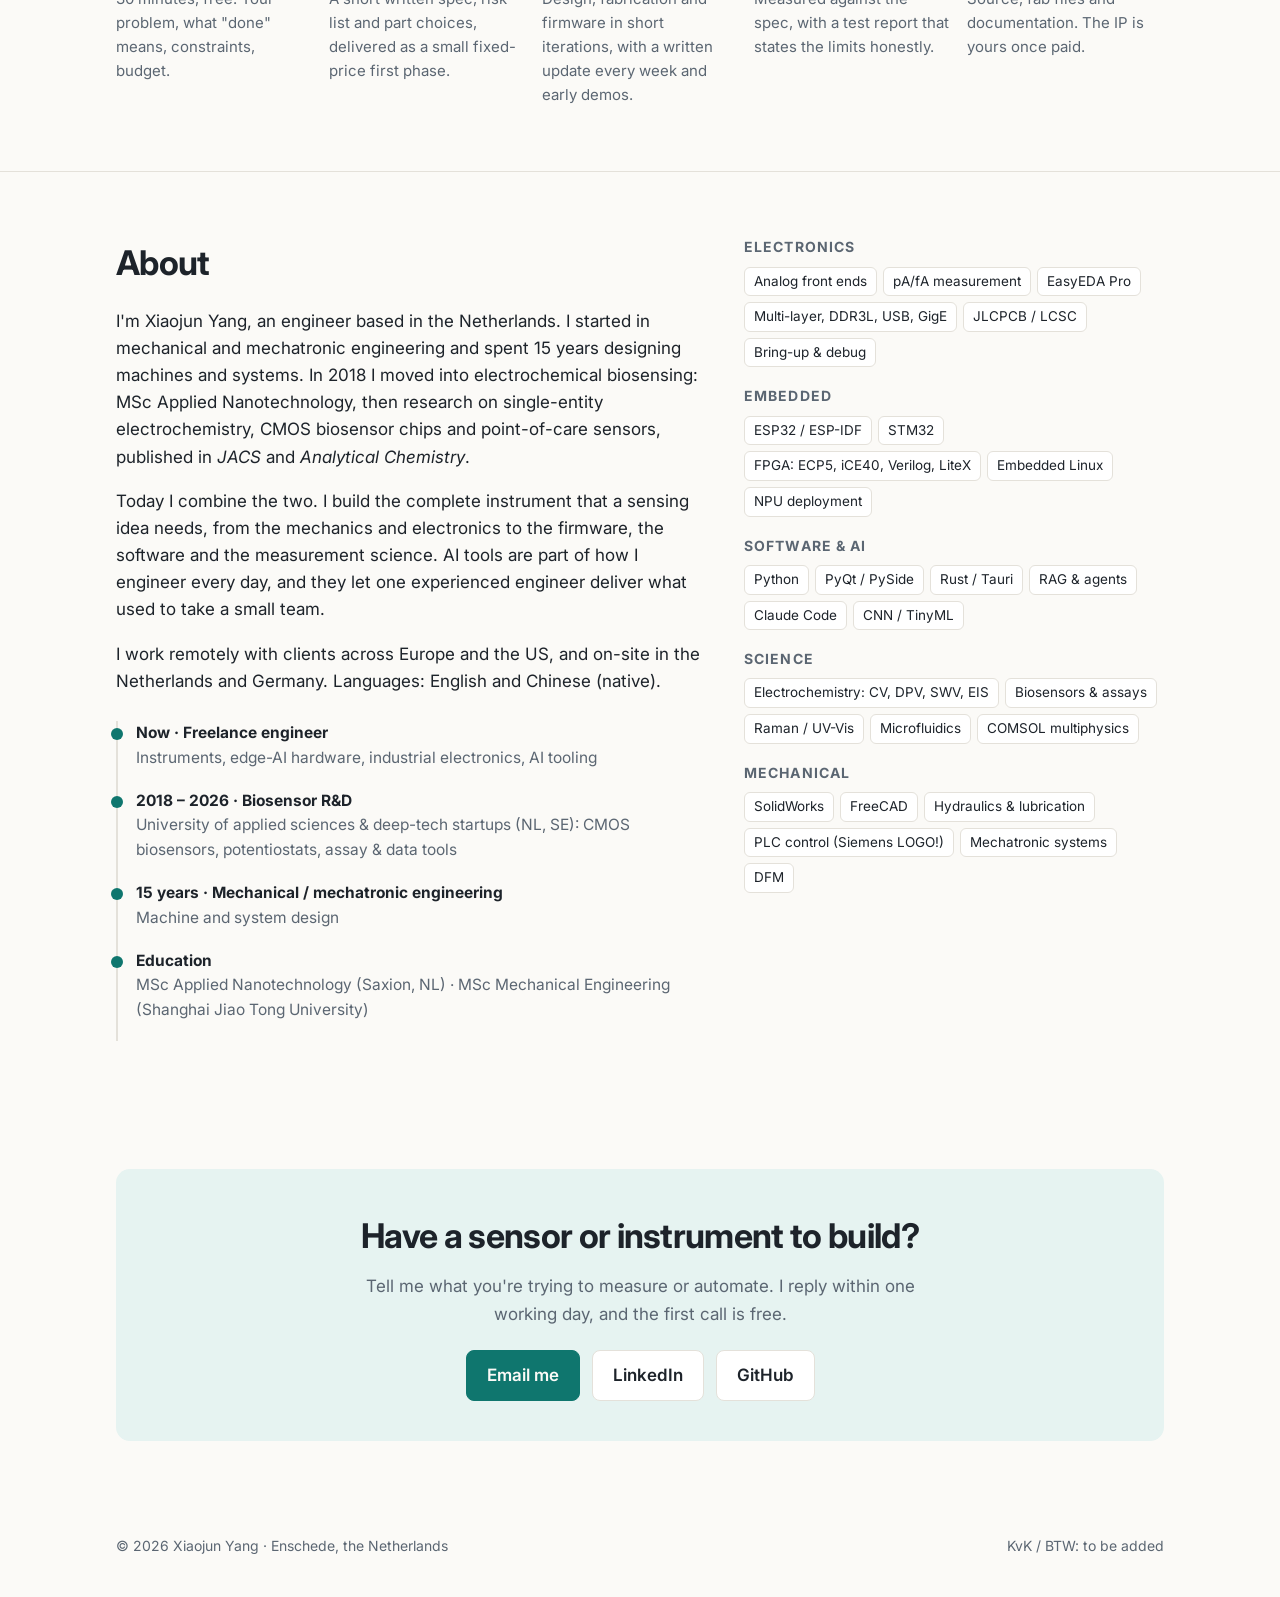
==== commit 60d8fbb7: "Add dual-line grease pump (mechanical/PLC) and COMSOL thesis cases; add mechanics and simulation to " ====
--- a/index.html
+++ b/index.html
@@ -64,6 +64,8 @@
           <li>Optical sensors, CCD spectrometers, IMU/TinyML</li>
           <li>PCB design to JLCPCB-ready fab files, bring-up</li>
           <li>Firmware (ESP32, STM32, FPGA) + PC app</li>
+          <li>Mechanics, hydraulics & PLC control (SolidWorks, Siemens LOGO!)</li>
+          <li>Multiphysics simulation (COMSOL), checked against measurements</li>
         </ul>
       </div>
       <div class="card">
@@ -213,6 +215,43 @@
     </article>
 
     <article class="case flip">
+      <div class="media pad">
+        <img src="assets/img/minitwin-exploded.png" alt="Exploded CAD view of the dual-line pump body: motor, worm gearbox, shaft and eccentric, main block, piston assembly, directional valve block and tank disc" loading="lazy" style="border-radius:6px">
+        <div style="display:grid;grid-template-columns:1fr 1fr;gap:10px;margin-top:10px">
+          <img src="assets/img/minitwin-unit.jpg" alt="Built pump unit with 30 litre grease tank and wall-mounted control cabinet in the workshop" loading="lazy" style="border-radius:6px">
+          <img src="assets/img/minitwin-cabinet.jpg" alt="Control cabinet wiring: breakers, 24 V supply, Siemens LOGO! PLC and motor contactor" loading="lazy" style="border-radius:6px">
+        </div>
+      </div>
+      <div>
+        <div class="eyebrow">Mechanical & mechatronic product · design to commissioning</div>
+        <h3>300 bar dual-line grease pump with PLC control</h3>
+        <p>A compact central-lubrication pump for 25–40 MN electrode extrusion presses, which grease 20+ bearings and slides through two alternating main lines. I did the whole product: a 0.37 kW motor with worm gearbox driving an eccentric and a nitrided Ø14 mm piston, a valve block with solenoid line switching, relief valve and gauges, and a 30 L tank with stirrer and capacitive level switches. Then the SolidWorks models, 25 fabrication drawings and the BOM, supplier sourcing, assembly, a Siemens LOGO! control cabinet (dual-line cycle, timeout and level alarms, remote I/O to the press PLC), a factory test procedure, and commissioning at the plant.</p>
+        <p><b>After sales.</b> Three years later, replacement pistons wouldn't fit on site. A tolerance stack-up traced it to a 24 mm spring in a 24.1 mm bore. I respecified the spring and re-checked the check-valve stack, so no parts on site had to be re-machined.</p>
+        <div class="kpis">
+          <div><b>300 bar</b><small>system pressure, dual-line switching</small></div>
+          <div><b>25</b><small>fabrication drawings + full BOM, made by local shops</small></div>
+          <div><b>4</b><small>press lubrication systems delivered, 25–40 MN</small></div>
+        </div>
+        <div class="chips"><span>SolidWorks</span><span>Hydraulics</span><span>Machine design</span><span>Siemens LOGO! PLC</span><span>Panel wiring</span><span>Test procedure</span><span>Site commissioning</span></div>
+      </div>
+    </article>
+
+    <article class="case">
+      <div class="media pad"><img src="assets/img/comsol-model-validation.svg" alt="COMSOL model chain (electric currents, laminar flow and species transport feeding particle tracing) and a validation chart: simulated 0.872 nA inside the measured 0.81 to 0.88 nA" loading="lazy"></div>
+      <div>
+        <div class="eyebrow">Multiphysics simulation · MSc thesis (Saxion / University of Twente)</div>
+        <h3>COMSOL: nanoparticle impact sensing and a ring microelectrode</h3>
+        <p>Blockade impact electrochemistry counts and sizes single nanoparticles from current steps at a microelectrode, but a disk electrode's edge effect makes step size depend on where a particle lands, and at low salt some particles never stay. I built COMSOL models of diffusion-limited currents on disk and ring electrodes, and a coupled electric-field, laminar-flow and transport model with electroosmotic walls plus particle tracing. The simulations showed that a ring electrode removes most of the edge effect, gave its geometry rules, and traced the lost particles to electroosmotic flow. A coating that reverses the glass surface charge then removed those events in the lab.</p>
+        <div class="kpis">
+          <div><b>&lt; 7 %</b><small>simulated vs measured background current</small></div>
+          <div><b>6 %</b><small>minimum particle/electrode size ratio, tighter than the 10 % rule used before</small></div>
+          <div><b>4–5 %</b><small>domain-truncation error, estimated and accounted for</small></div>
+        </div>
+        <div class="chips"><span>COMSOL Multiphysics</span><span>Electrokinetic flow</span><span>Particle tracing</span><span>Mesh-convergence checks</span><span>Electrochemistry</span></div>
+      </div>
+    </article>
+
+    <article class="case flip">
       <div class="media pad"><img src="assets/img/gatecore-sys_01_overview.svg" alt="GateCore system overview: Frigate NVR host plugin, Python SDK, USB protocol and K230D device with NPU" loading="lazy"></div>
       <div>
         <div class="eyebrow">Edge-AI hardware · own product</div>
@@ -303,8 +342,8 @@
       <div class="stack-group"><h4>Electronics</h4><div class="stack"><span>Analog front ends</span><span>pA/fA measurement</span><span>EasyEDA Pro</span><span>Multi-layer, DDR3L, USB, GigE</span><span>JLCPCB / LCSC</span><span>Bring-up & debug</span></div></div>
       <div class="stack-group"><h4>Embedded</h4><div class="stack"><span>ESP32 / ESP-IDF</span><span>STM32</span><span>FPGA: ECP5, iCE40, Verilog, LiteX</span><span>Embedded Linux</span><span>NPU deployment</span></div></div>
       <div class="stack-group"><h4>Software & AI</h4><div class="stack"><span>Python</span><span>PyQt / PySide</span><span>Rust / Tauri</span><span>RAG & agents</span><span>Claude Code</span><span>CNN / TinyML</span></div></div>
-      <div class="stack-group"><h4>Science</h4><div class="stack"><span>Electrochemistry: CV, DPV, SWV, EIS</span><span>Biosensors & assays</span><span>Raman / UV-Vis</span><span>Microfluidics</span></div></div>
-      <div class="stack-group"><h4>Mechanical</h4><div class="stack"><span>SolidWorks</span><span>FreeCAD</span><span>Mechatronic systems</span><span>DFM</span></div></div>
+      <div class="stack-group"><h4>Science</h4><div class="stack"><span>Electrochemistry: CV, DPV, SWV, EIS</span><span>Biosensors & assays</span><span>Raman / UV-Vis</span><span>Microfluidics</span><span>COMSOL multiphysics</span></div></div>
+      <div class="stack-group"><h4>Mechanical</h4><div class="stack"><span>SolidWorks</span><span>FreeCAD</span><span>Hydraulics & lubrication</span><span>PLC control (Siemens LOGO!)</span><span>Mechatronic systems</span><span>DFM</span></div></div>
     </div>
   </div>
 </section>
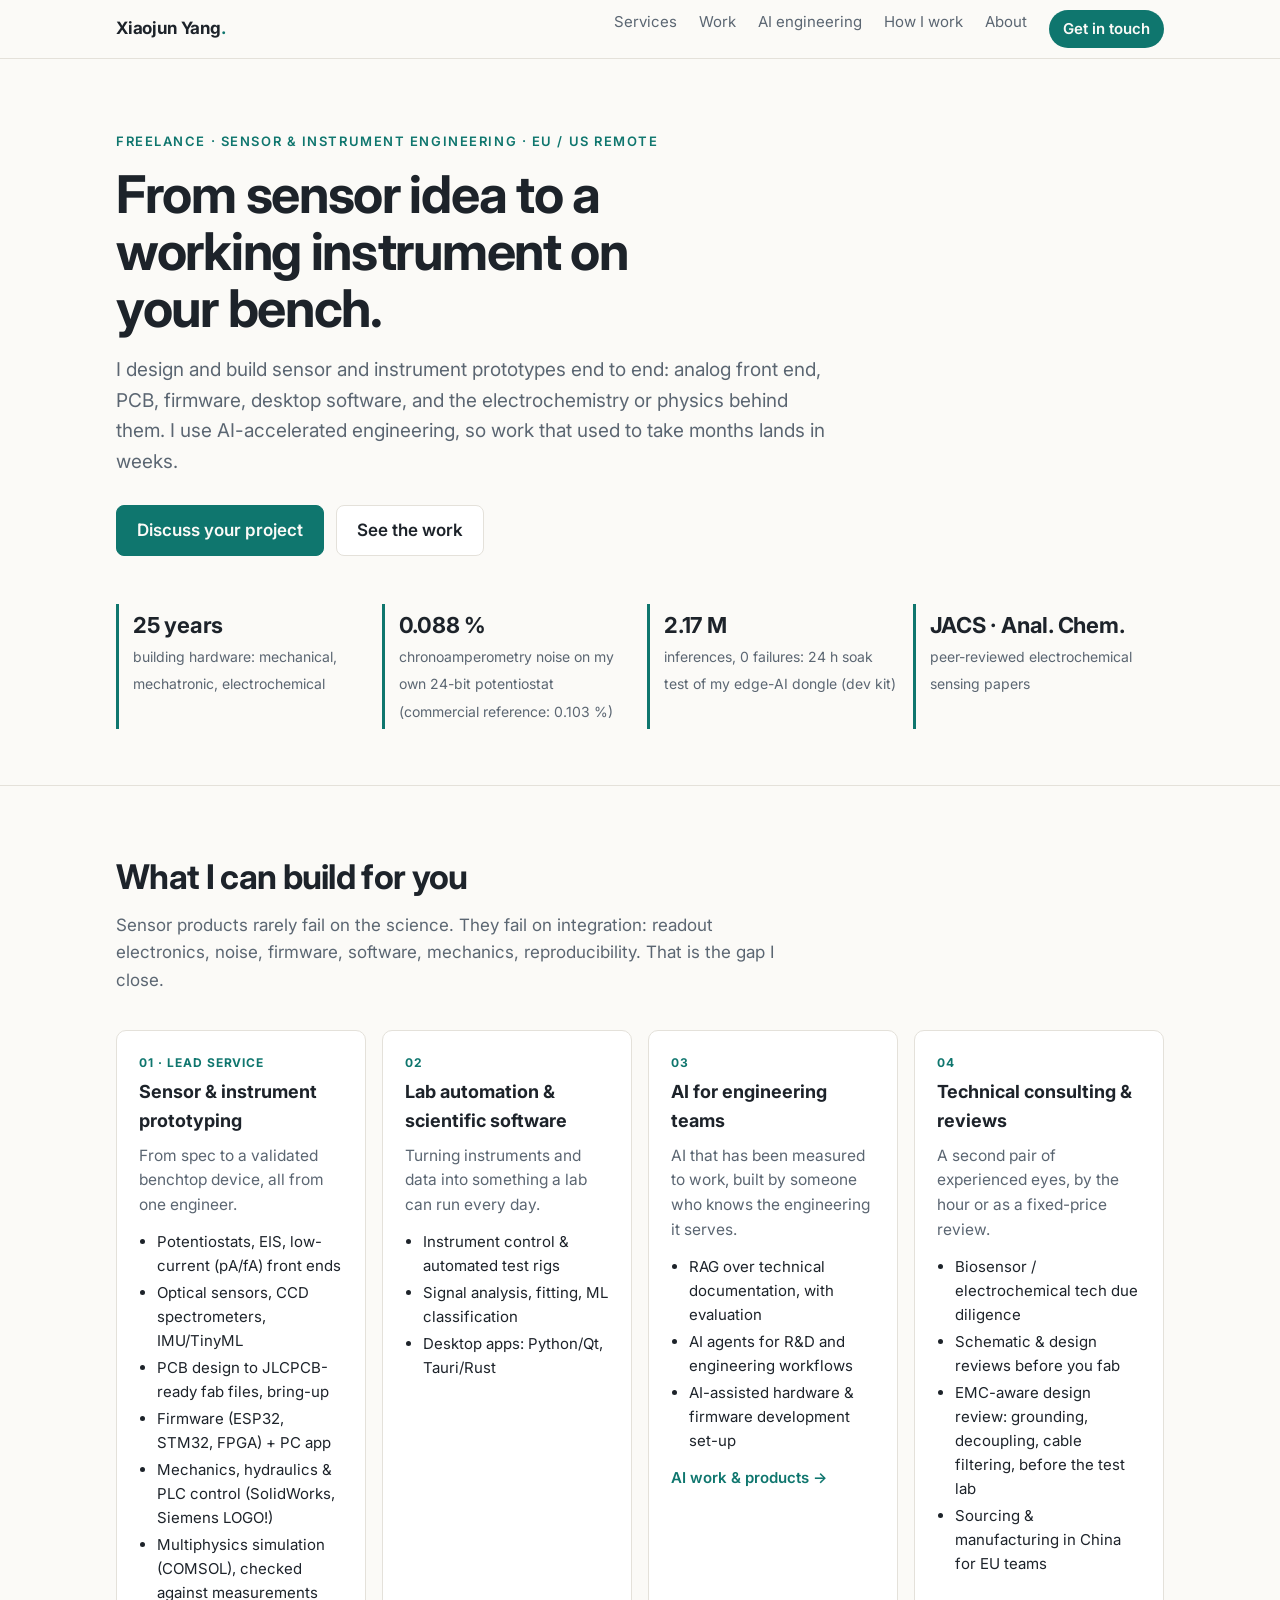
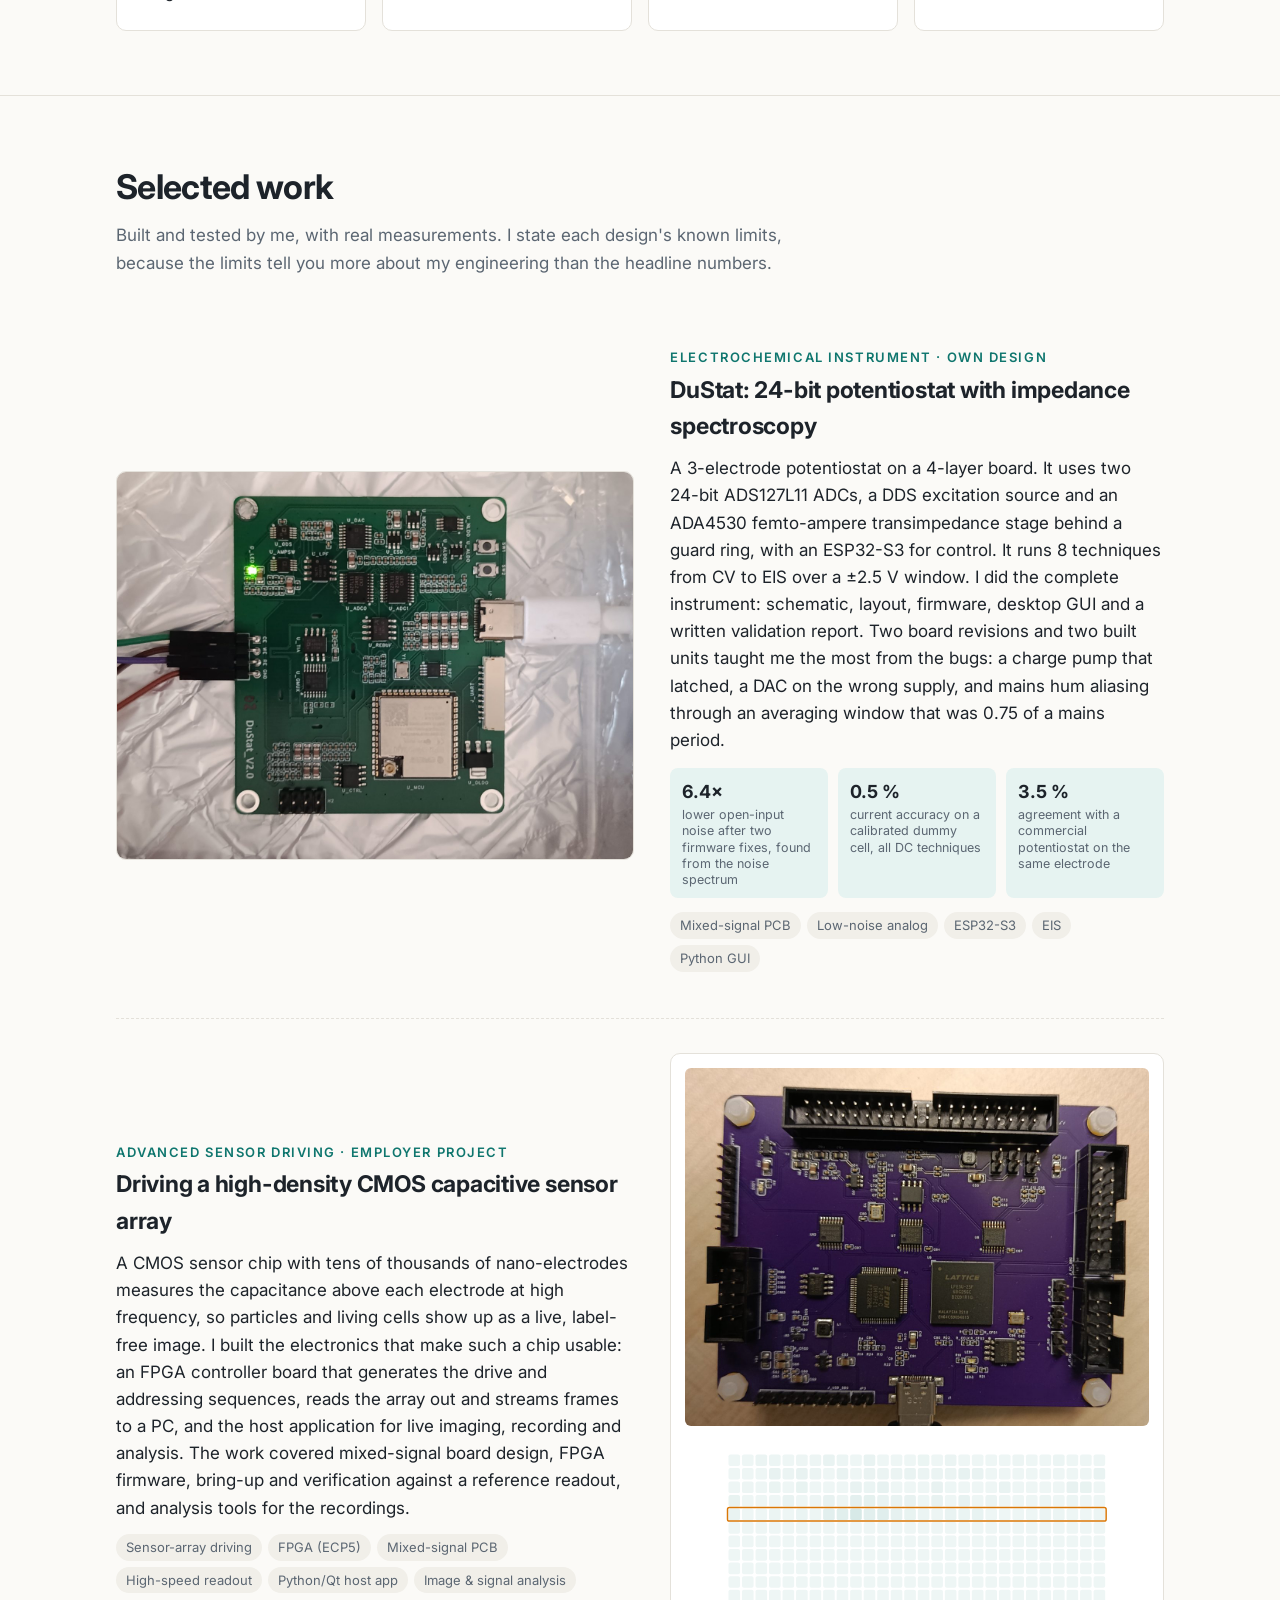
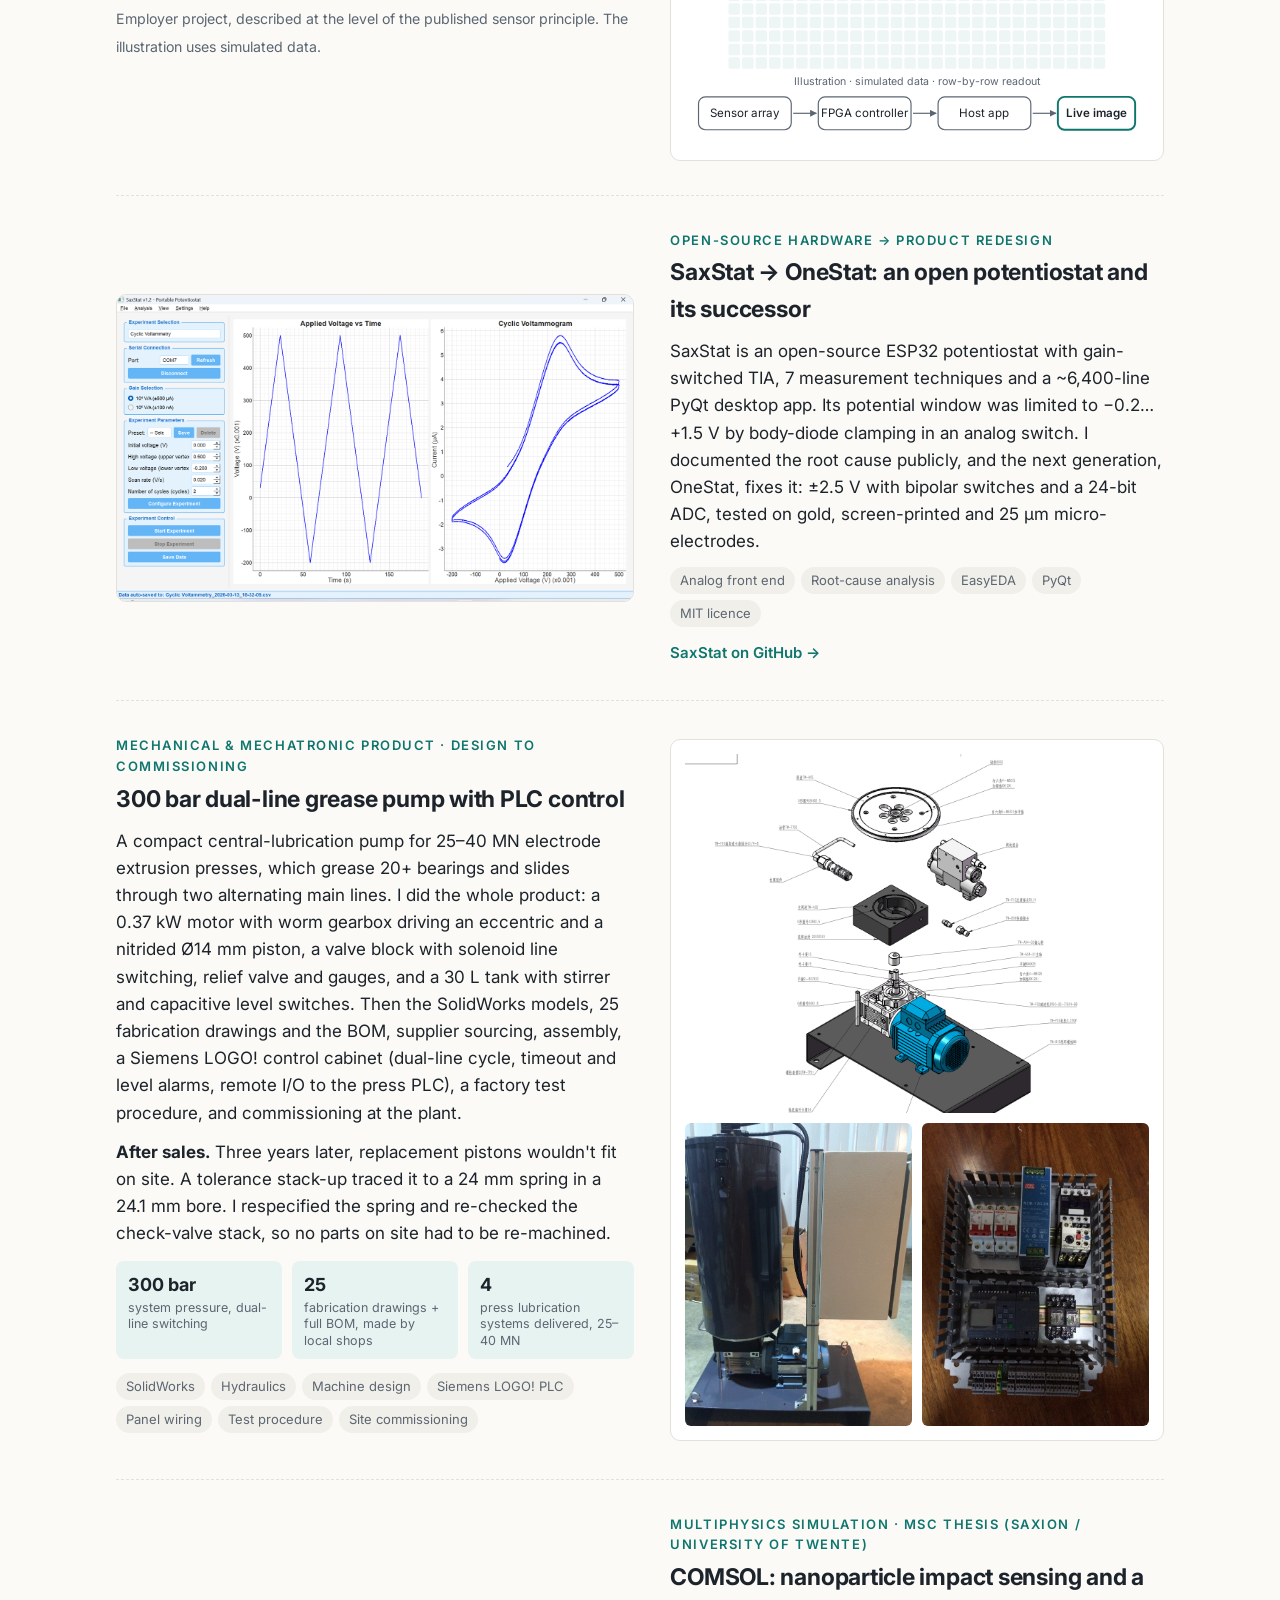
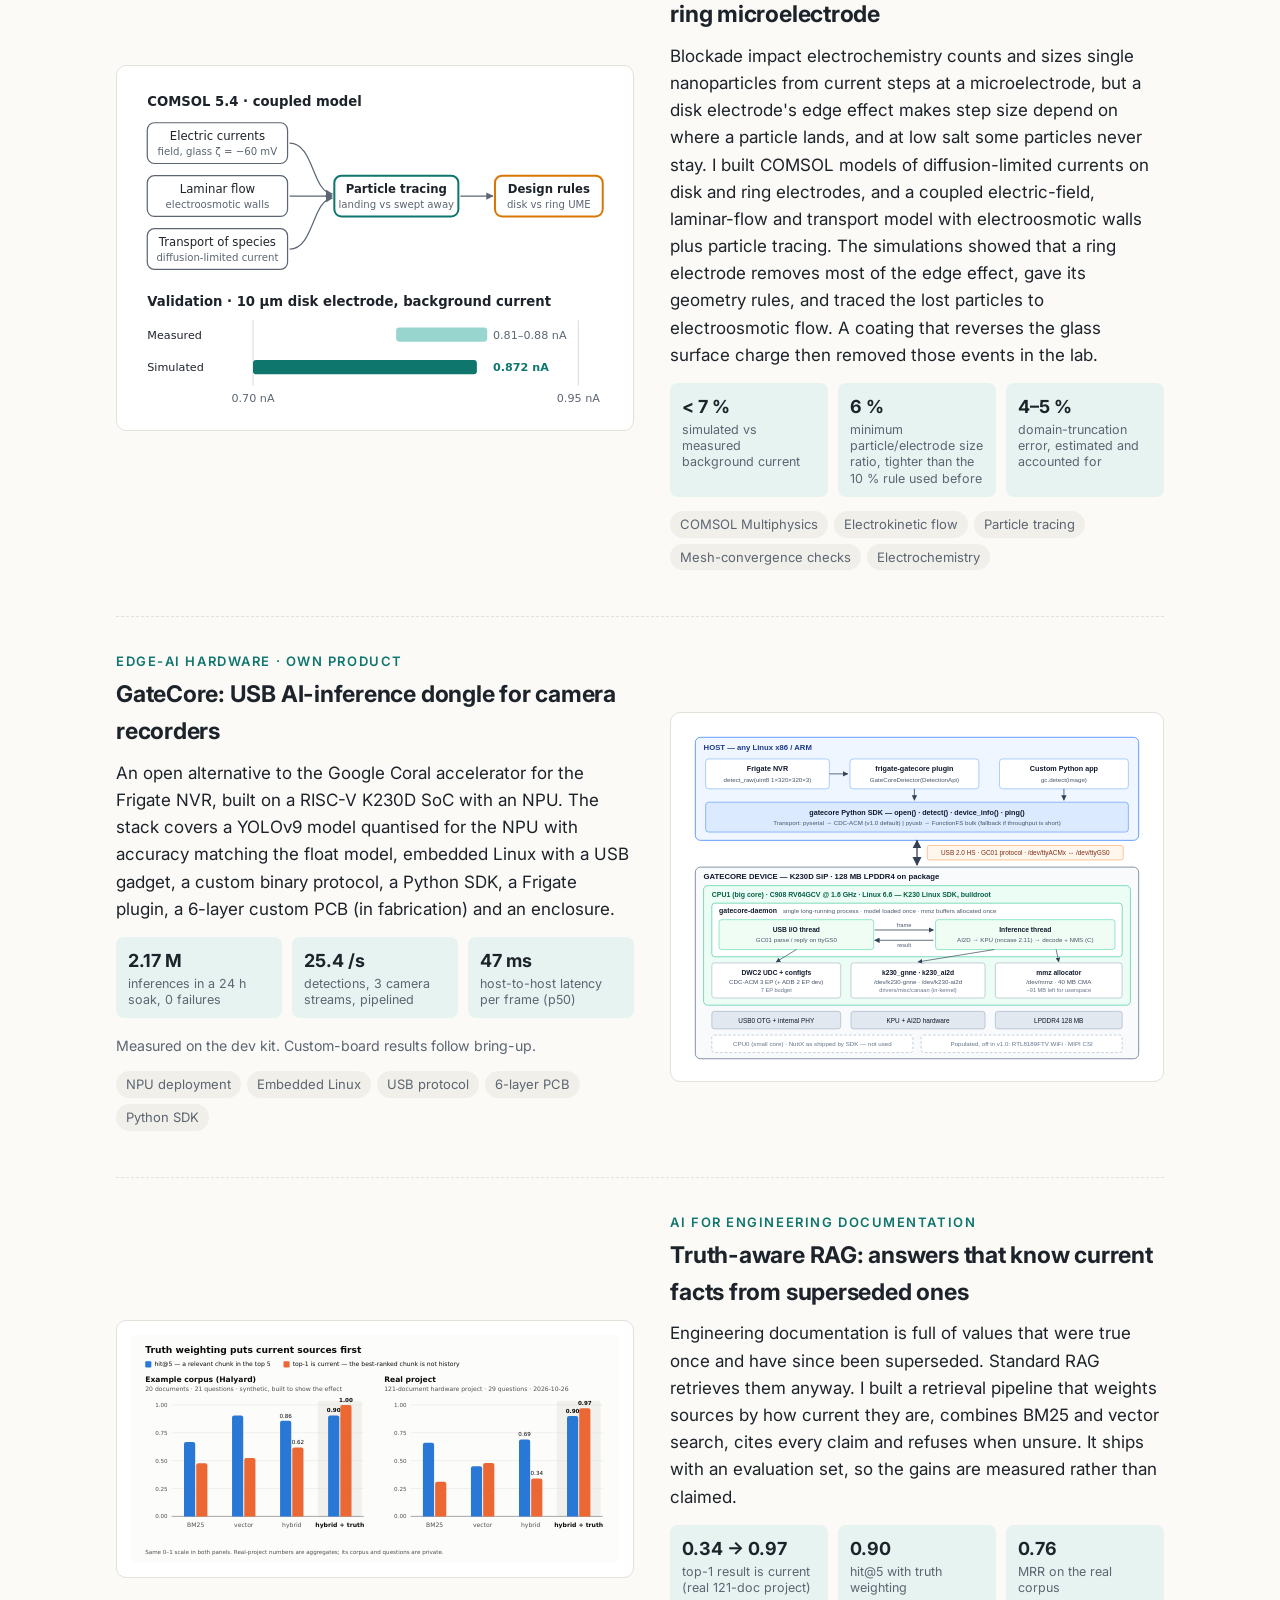
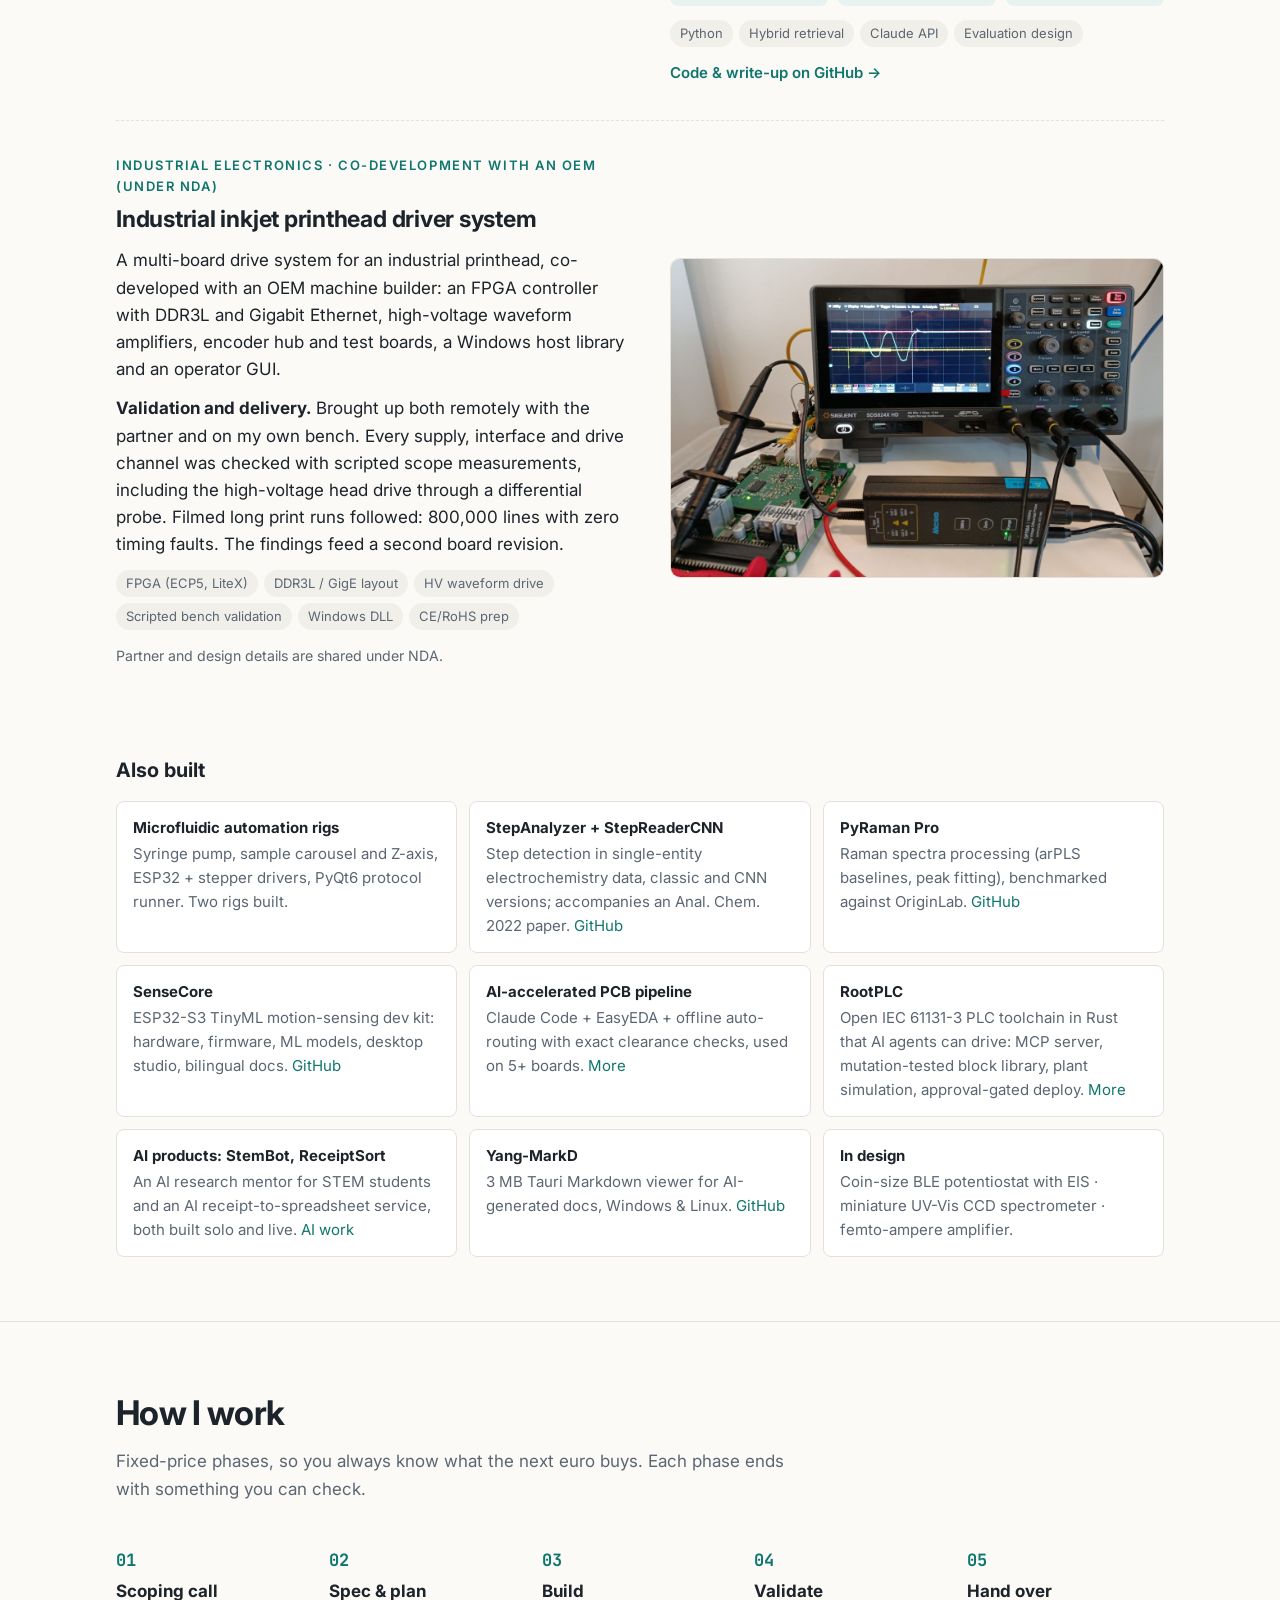
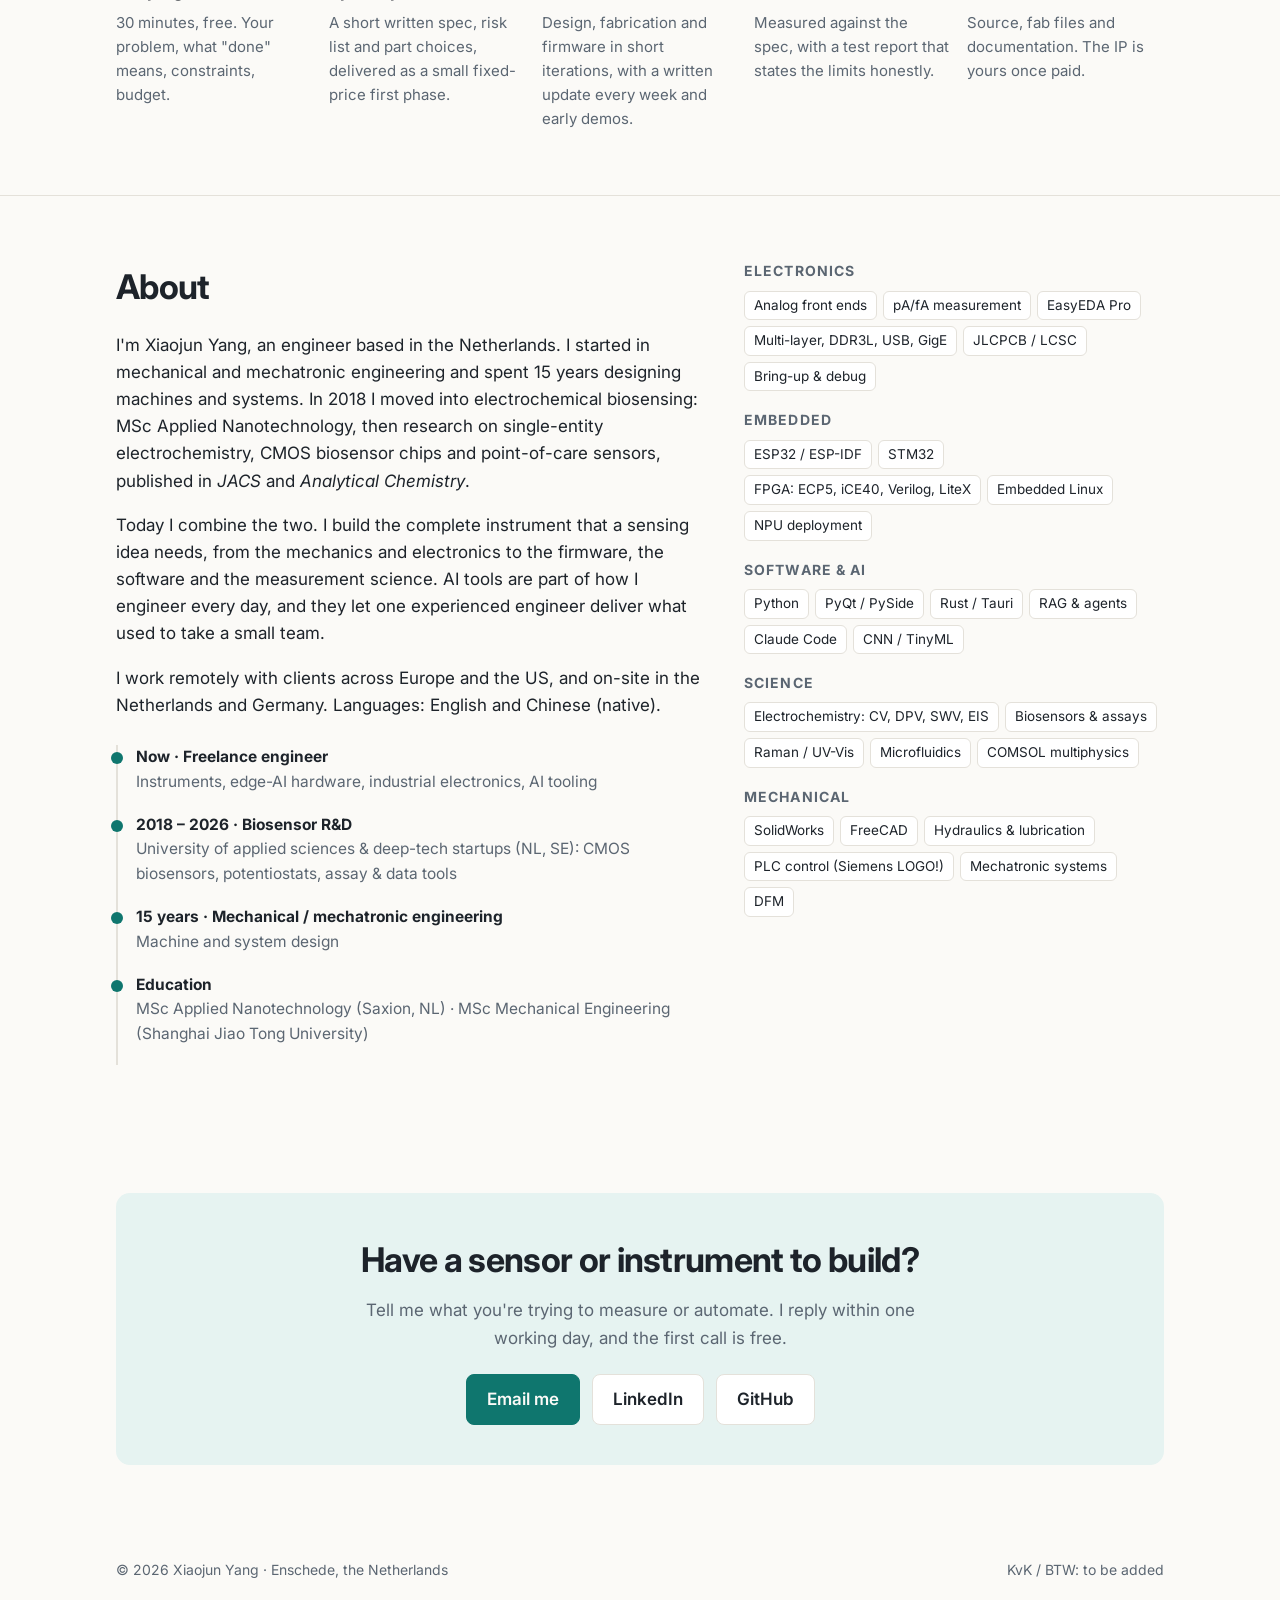
==== commit 5de19e09: "Add AI engineering page (RAG, PCB pipeline, StemBot, ReceiptSort, RootPLC, GateCore) and link it fro" ====
--- a/index.html
+++ b/index.html
@@ -22,6 +22,7 @@
     <nav class="links">
       <a href="#services">Services</a>
       <a href="#work">Work</a>
+      <a href="ai.html">AI engineering</a>
       <a href="#process">How I work</a>
       <a href="#about">About</a>
       <a class="cta" href="#contact">Get in touch</a>
@@ -87,6 +88,7 @@
           <li>AI agents for R&D and engineering workflows</li>
           <li>AI-assisted hardware & firmware development set-up</li>
         </ul>
+        <a class="more" href="ai.html" style="display:inline-block;margin-top:10px">AI work & products →</a>
       </div>
       <div class="card">
         <div class="tag">04</div>
@@ -301,7 +303,9 @@
       <div><b>StepAnalyzer + StepReaderCNN</b><span>Step detection in single-entity electrochemistry data, classic and CNN versions; accompanies an Anal. Chem. 2022 paper. <a href="https://github.com/xiaojunyang0805/2024_StepAnalyzer">GitHub</a></span></div>
       <div><b>PyRaman Pro</b><span>Raman spectra processing (arPLS baselines, peak fitting), benchmarked against OriginLab. <a href="https://github.com/xiaojunyang0805/PyRaman_Pro">GitHub</a></span></div>
       <div><b>SenseCore</b><span>ESP32-S3 TinyML motion-sensing dev kit: hardware, firmware, ML models, desktop studio, bilingual docs. <a href="https://github.com/HardCore-Electronics/SenseCore">GitHub</a></span></div>
-      <div><b>AI-accelerated PCB pipeline</b><span>Claude Code + EasyEDA + offline auto-routing with exact clearance checks, used on 5+ boards.</span></div>
+      <div><b>AI-accelerated PCB pipeline</b><span>Claude Code + EasyEDA + offline auto-routing with exact clearance checks, used on 5+ boards. <a href="ai.html#work">More</a></span></div>
+      <div><b>RootPLC</b><span>Open IEC 61131-3 PLC toolchain in Rust that AI agents can drive: MCP server, mutation-tested block library, plant simulation, approval-gated deploy. <a href="ai.html#work">More</a></span></div>
+      <div><b>AI products: StemBot, ReceiptSort</b><span>An AI research mentor for STEM students and an AI receipt-to-spreadsheet service, both built solo and live. <a href="ai.html#work">AI work</a></span></div>
       <div><b>Yang-MarkD</b><span>3 MB Tauri Markdown viewer for AI-generated docs, Windows & Linux. <a href="https://github.com/xiaojunyang0805/Yang-MarkD">GitHub</a></span></div>
       <div><b>In design</b><span>Coin-size BLE potentiostat with EIS · miniature UV-Vis CCD spectrometer · femto-ampere amplifier.</span></div>
     </div>
